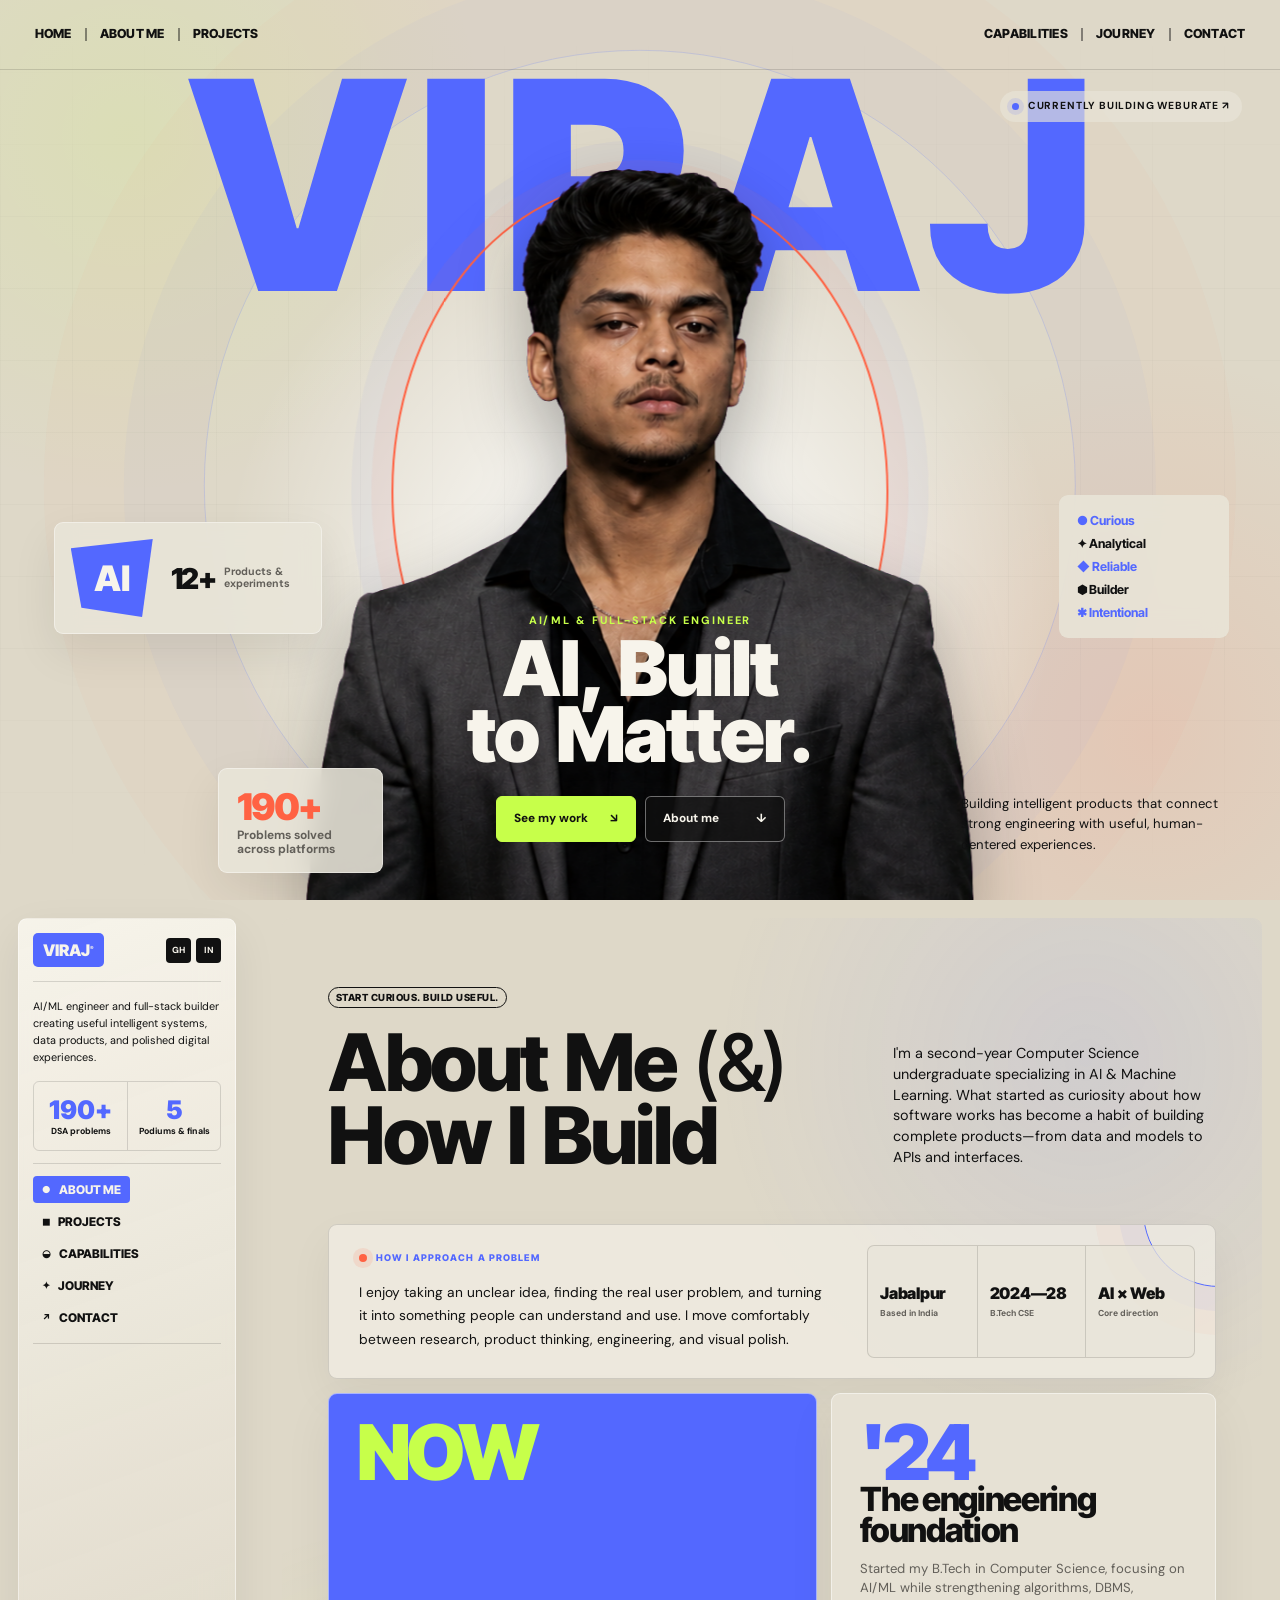
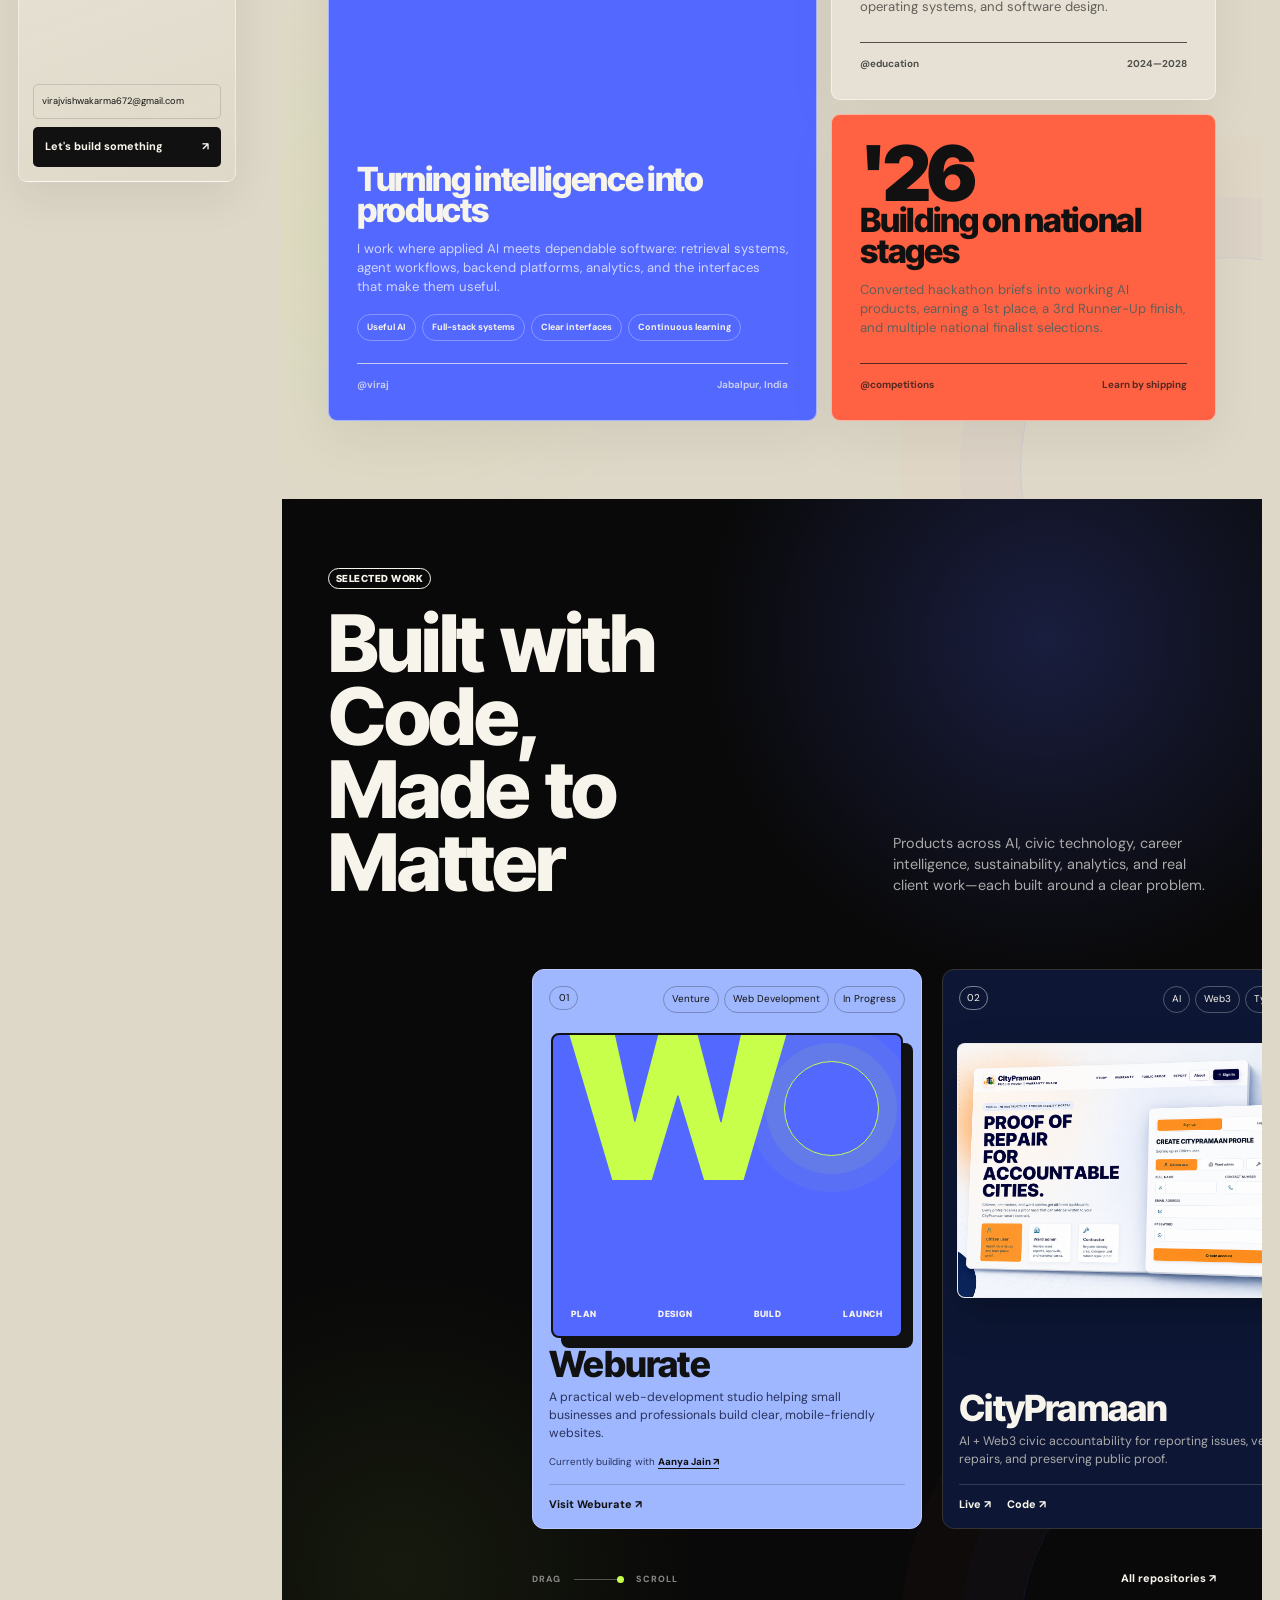
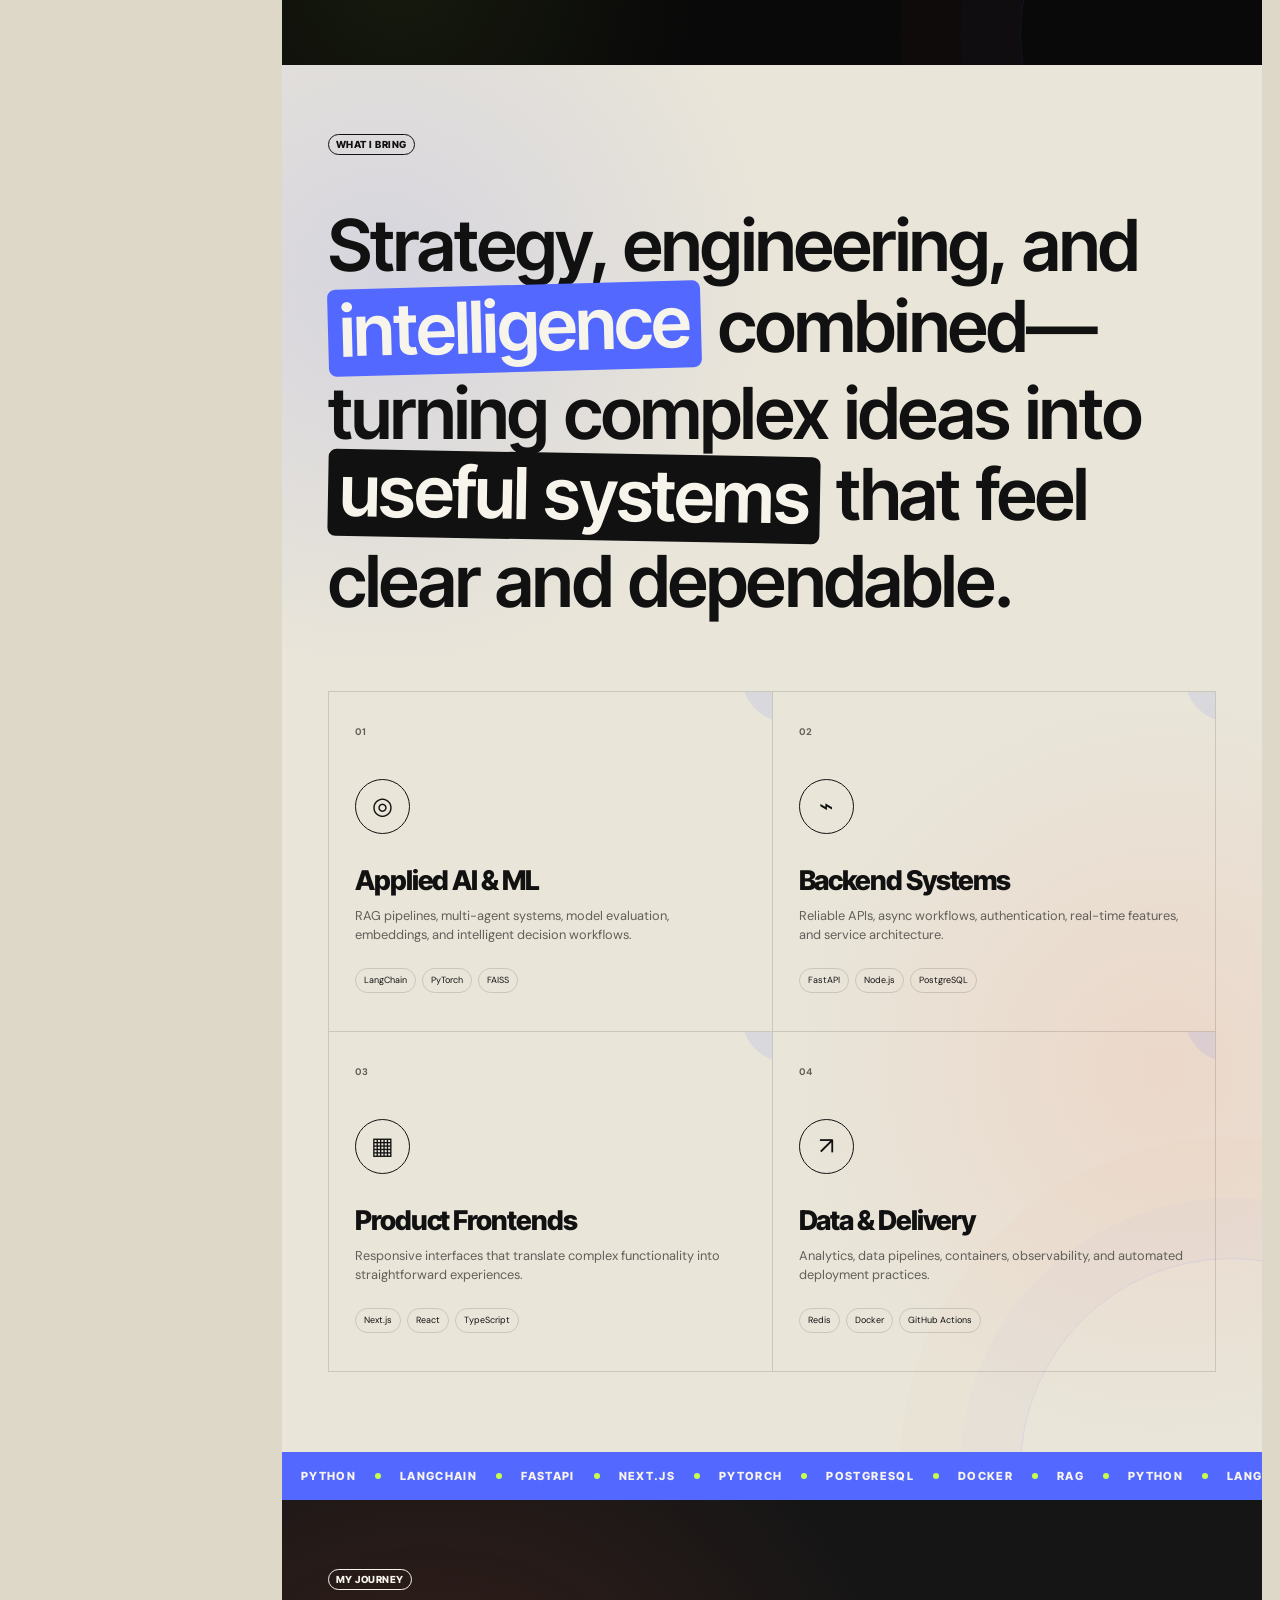
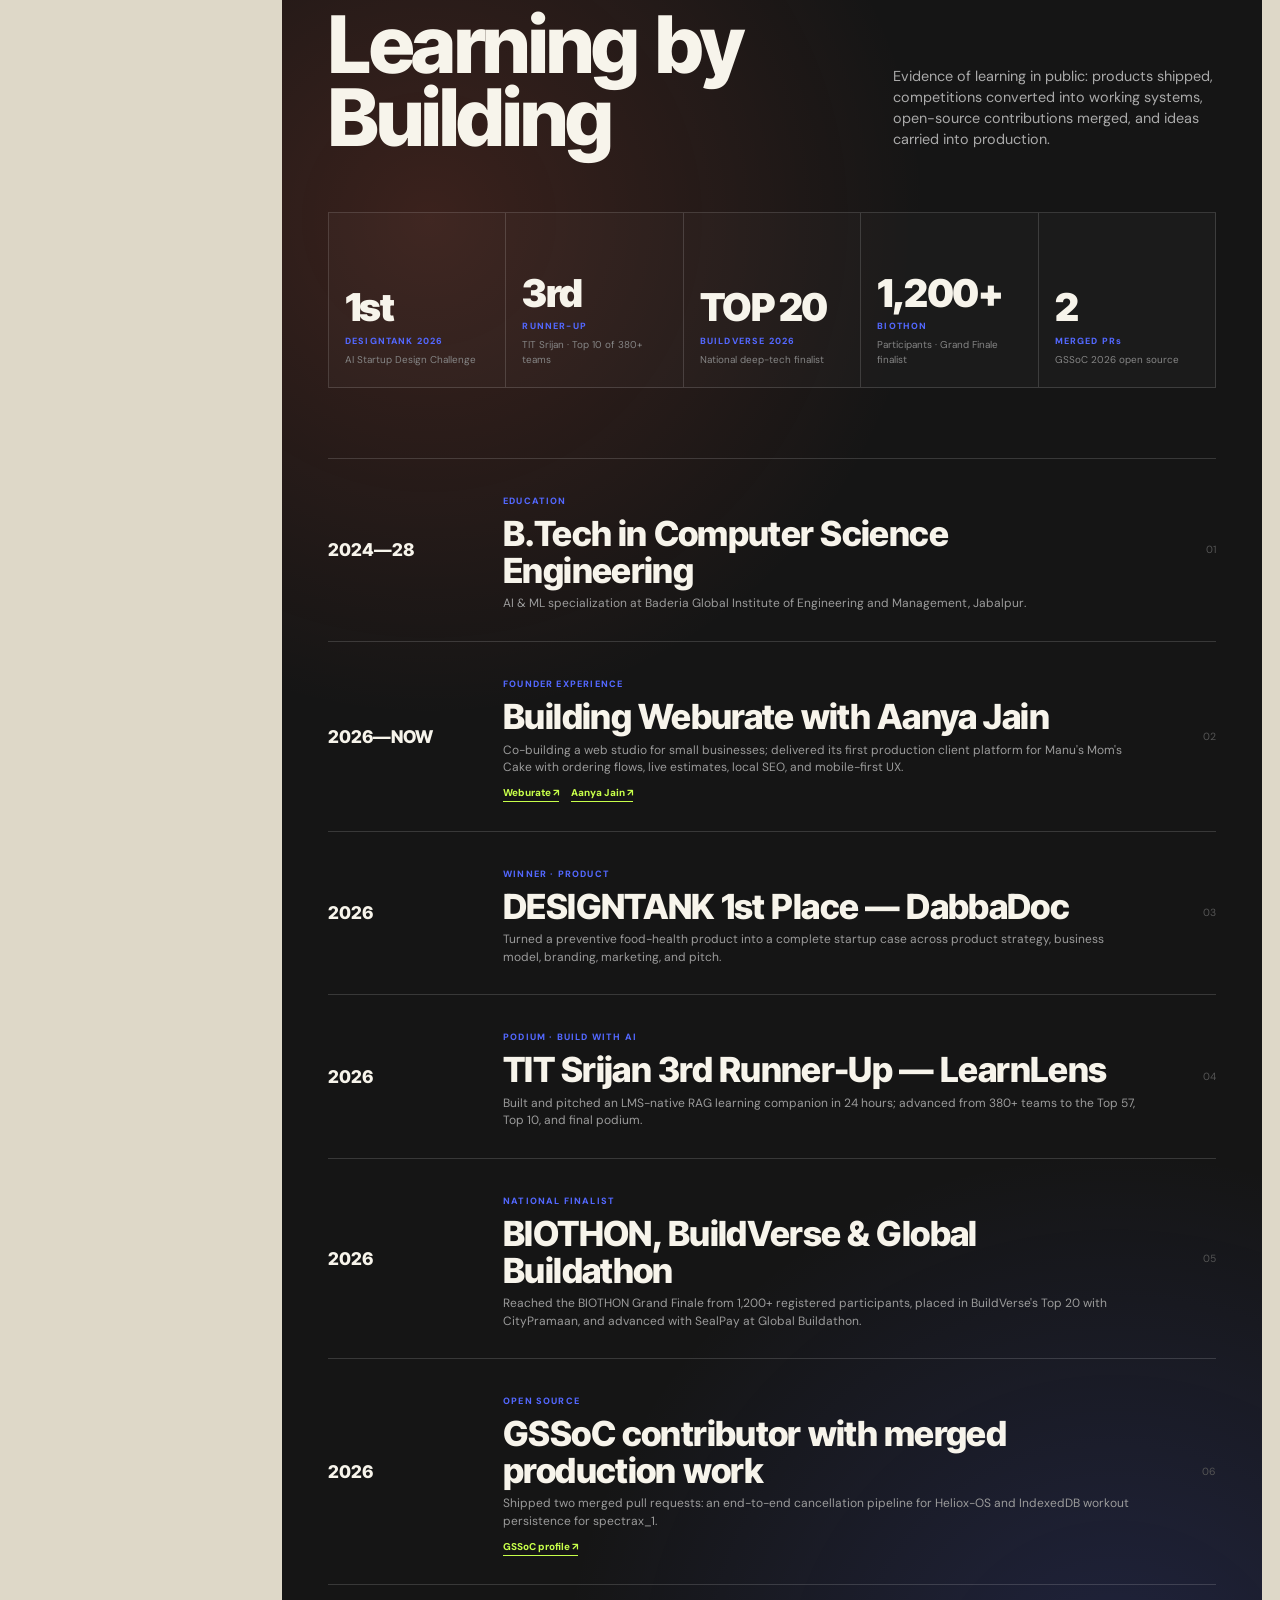
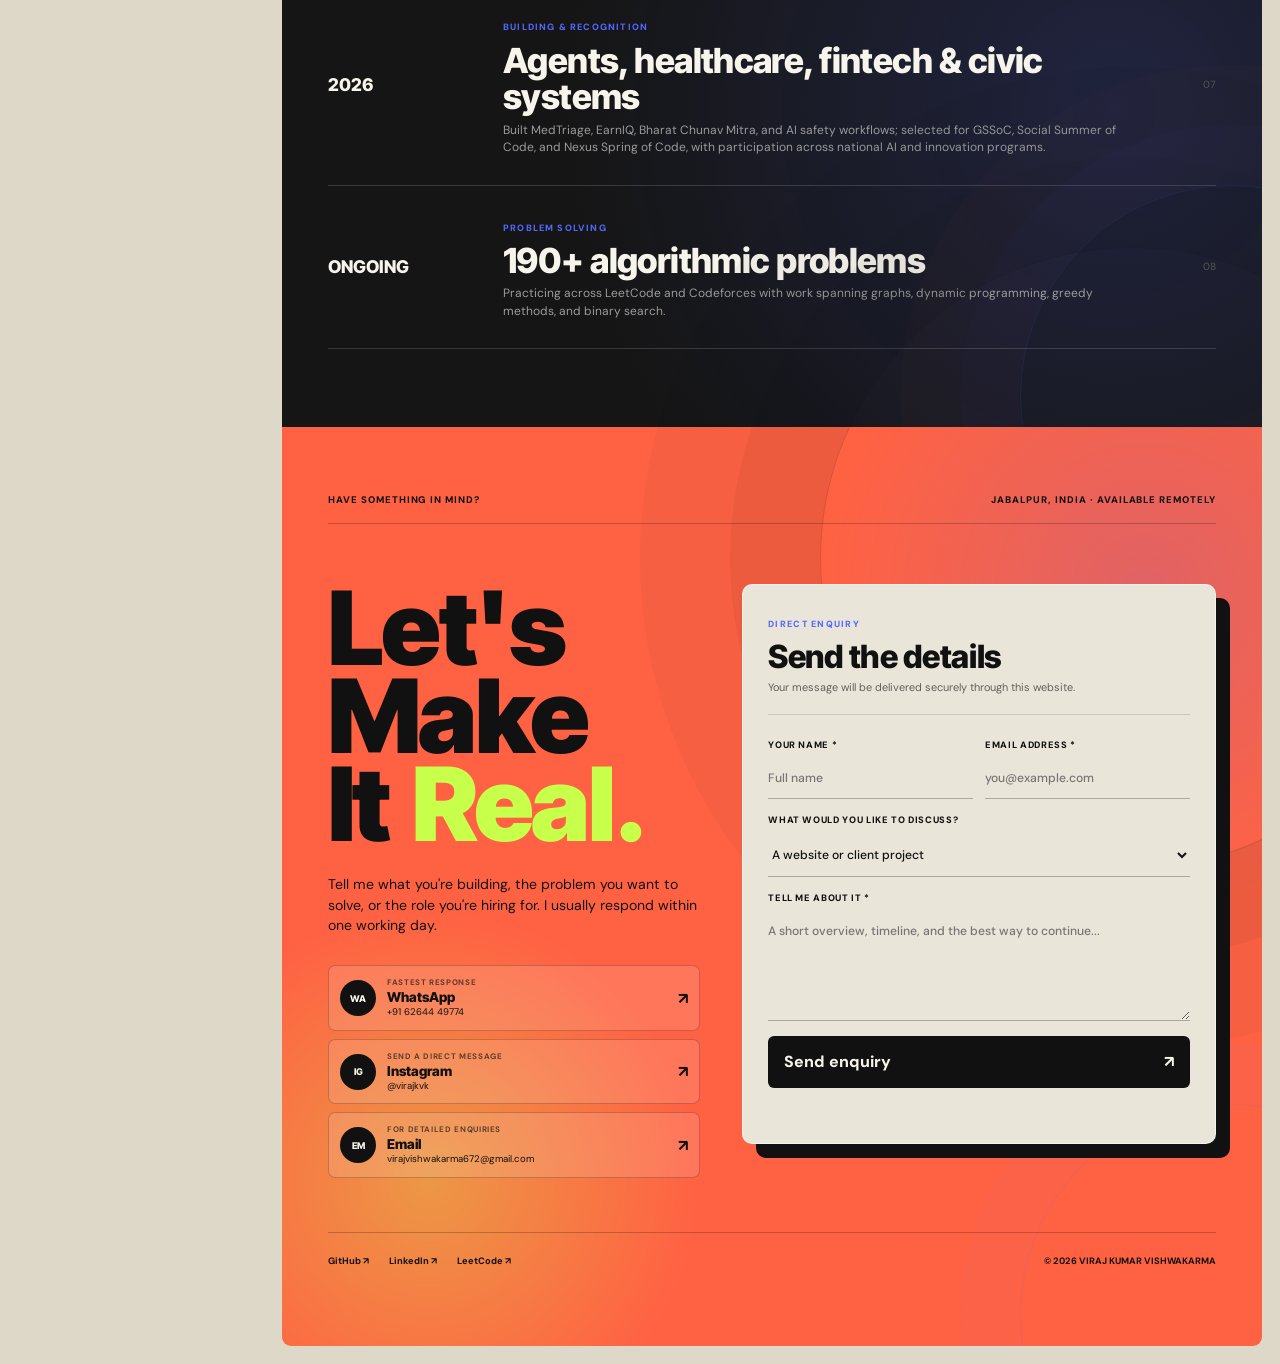
==== index.html @ 8b796c47 "Add verified projects and achievements from LinkedIn" ====
<!doctype html>
<html lang="en">
<head>
  <meta charset="utf-8">
  <meta name="viewport" content="width=device-width, initial-scale=1">
  <meta name="theme-color" content="#ded8c8">
  <meta name="description" content="Portfolio of Viraj Kumar Vishwakarma — an AI/ML and full-stack engineer building thoughtful intelligent products.">
  <meta property="og:title" content="Viraj Kumar Vishwakarma — AI/ML Engineer">
  <meta property="og:description" content="AI, built to matter. Explore Viraj's intelligent systems, client work, and full-stack products.">
  <meta property="og:image" content="https://portfolio-virajvishwakarma.netlify.app/profile-viraj.png">
  <meta property="og:type" content="website">
  <meta property="og:url" content="https://portfolio-virajvishwakarma.netlify.app/">
  <link rel="canonical" href="https://portfolio-virajvishwakarma.netlify.app/">
  <link rel="preconnect" href="https://fonts.googleapis.com">
  <link rel="preconnect" href="https://fonts.gstatic.com" crossorigin>
  <link href="https://fonts.googleapis.com/css2?family=DM+Sans:wght@400;500;600;700&family=Inter+Tight:wght@500;600;700;800;900&display=swap" rel="stylesheet">
  <link rel="stylesheet" href="style.css">
  <title>Viraj Kumar Vishwakarma — AI/ML & Full-Stack Engineer</title>
</head>
<body>
  <a class="skip-link" href="#about">Skip to content</a>

  <div class="intro-loader" aria-hidden="true">
    <div class="intro-word"><span>V</span><span>I</span><span>R</span><span>A</span><span>J</span></div>
    <div class="intro-progress"><span></span></div>
    <p>AI / SOFTWARE / SYSTEMS</p>
  </div>

  <div class="scroll-progress" aria-hidden="true"></div>

  <header class="hero" id="home">
    <nav class="hero-nav" aria-label="Primary navigation">
      <div class="nav-group">
        <a href="#home">Home</a><i></i>
        <a href="#about">About me</a><i></i>
        <a href="#projects">Projects</a>
      </div>
      <div class="nav-group nav-group-right">
        <a href="#capabilities">Capabilities</a><i></i>
        <a href="#journey">Journey</a><i></i>
        <a href="#contact">Contact</a>
      </div>
      <button class="mobile-menu-button" type="button" aria-label="Open menu" aria-expanded="false" aria-controls="mobile-menu"><span></span><span></span></button>
    </nav>

    <nav class="mobile-menu" id="mobile-menu" aria-label="Mobile navigation" hidden>
      <a href="#about">About me <span>01</span></a>
      <a href="#projects">Projects <span>02</span></a>
      <a href="#capabilities">Capabilities <span>03</span></a>
      <a href="#journey">Journey <span>04</span></a>
      <a href="#contact">Contact <span>05</span></a>
    </nav>

    <div class="hero-name" aria-hidden="true"><span>V</span><span>I</span><span>R</span><span>A</span><span>J</span></div>

    <div class="hero-portrait" aria-label="Portrait of Viraj Kumar Vishwakarma">
      <div class="portrait-halo"></div>
      <img src="assets/profile-viraj-cutout-v2.png" alt="Viraj Kumar Vishwakarma in a dark suit" width="1678" height="937">
      <div class="portrait-overlay"></div>
    </div>

    <div class="hero-chip hero-chip-left">
      <div class="chip-symbol">AI</div>
      <div><strong>12+</strong><span>Products &<br>experiments</span></div>
    </div>

    <div class="hero-chip hero-chip-bottom">
      <strong>190+</strong><span>Problems solved<br>across platforms</span>
    </div>

    <div class="hero-traits" aria-label="Professional qualities">
      <span>● Curious</span><span>✦ Analytical</span><span>◆ Reliable</span><span>⬢ Builder</span><span>✱ Intentional</span>
    </div>

    <div class="hero-summary">
      <p>Building intelligent products that connect strong engineering with useful, human-centered experiences.</p>
    </div>

    <div class="hero-title-block">
      <p>AI/ML & FULL-STACK ENGINEER</p>
      <h1>AI, Built<br>to Matter.</h1>
      <div class="hero-actions">
        <a href="#projects">See my work <span>↘</span></a>
        <a href="#about">About me <span>↓</span></a>
      </div>
    </div>

    <a class="hero-status" href="https://weburate.online/" target="_blank" rel="noreferrer"><span></span> Currently building Weburate ↗</a>
  </header>

  <main class="portfolio-body">
    <aside class="profile-rail" aria-label="Portfolio sidebar">
      <div class="rail-brand">
        <strong>VIRAJ<sup>®</sup></strong>
        <div class="rail-socials"><a href="https://github.com/virajkvk18" target="_blank" rel="noreferrer" aria-label="GitHub">GH</a><a href="https://www.linkedin.com/in/viraj-kumar-vishwakarma-607a5533b/" target="_blank" rel="noreferrer" aria-label="LinkedIn">IN</a></div>
      </div>
      <p class="rail-intro">AI/ML engineer and full-stack builder creating useful intelligent systems, data products, and polished digital experiences.</p>
      <div class="rail-stats"><div><strong>190+</strong><span>DSA problems</span></div><div><strong>5</strong><span>Podiums &amp; finals</span></div></div>
      <nav class="rail-nav" aria-label="Section navigation">
        <a class="active" href="#about"><span>●</span>About me</a>
        <a href="#projects"><span>◼</span>Projects</a>
        <a href="#capabilities"><span>◒</span>Capabilities</a>
        <a href="#journey"><span>✦</span>Journey</a>
        <a href="#contact"><span>↗</span>Contact</a>
      </nav>
      <div class="rail-links"><a href="mailto:virajvishwakarma672@gmail.com">virajvishwakarma672@gmail.com</a></div>
      <a class="rail-cta" href="#contact">Let's build something <span>↗</span></a>
    </aside>

    <div class="content-column">
      <section class="about section" id="about">
        <div class="section-kicker">START CURIOUS. BUILD USEFUL.</div>
        <div class="section-intro">
          <h2>About Me <span>(&)</span><br>How I Build</h2>
          <p>I'm a second-year Computer Science undergraduate specializing in AI & Machine Learning. What started as curiosity about how software works has become a habit of building complete products—from data and models to APIs and interfaces.</p>
        </div>

        <div class="about-snapshot">
          <div class="snapshot-copy">
            <span>HOW I APPROACH A PROBLEM</span>
            <p>I enjoy taking an unclear idea, finding the real user problem, and turning it into something people can understand and use. I move comfortably between research, product thinking, engineering, and visual polish.</p>
          </div>
          <div class="about-facts" aria-label="Quick facts about Viraj">
            <div><strong>Jabalpur</strong><span>Based in India</span></div>
            <div><strong>2024—28</strong><span>B.Tech CSE</span></div>
            <div><strong>AI × Web</strong><span>Core direction</span></div>
          </div>
        </div>

        <div class="about-grid">
          <article class="story-card story-card-main">
            <span class="story-year">NOW</span>
            <h3>Turning intelligence into products</h3>
            <p>I work where applied AI meets dependable software: retrieval systems, agent workflows, backend platforms, analytics, and the interfaces that make them useful.</p>
            <div class="about-focus" aria-label="Current focus areas"><span>Useful AI</span><span>Full-stack systems</span><span>Clear interfaces</span><span>Continuous learning</span></div>
            <div class="story-meta"><span>@viraj</span><span>Jabalpur, India</span></div>
          </article>
          <article class="story-card">
            <span class="story-year">'24</span>
            <h3>The engineering foundation</h3>
            <p>Started my B.Tech in Computer Science, focusing on AI/ML while strengthening algorithms, DBMS, operating systems, and software design.</p>
            <div class="story-meta"><span>@education</span><span>2024—2028</span></div>
          </article>
          <article class="story-card story-card-accent">
            <span class="story-year">'26</span>
            <h3>Building on national stages</h3>
            <p>Converted hackathon briefs into working AI products, earning a 1st place, a 3rd Runner-Up finish, and multiple national finalist selections.</p>
            <div class="story-meta"><span>@competitions</span><span>Learn by shipping</span></div>
          </article>
        </div>

      </section>

      <section class="projects section section-dark" id="projects">
        <div class="section-kicker">SELECTED WORK</div>
        <div class="section-intro">
          <h2>Built with Code,<br>Made to Matter</h2>
          <p>Products across AI, civic technology, career intelligence, sustainability, analytics, and real client work—each built around a clear problem.</p>
        </div>

        <div class="project-deck" data-drag-scroll tabindex="0" aria-label="Selected projects. Scroll horizontally to explore.">
          <article class="work-card work-card-weburate">
            <div class="work-top"><span>01</span><div><span>Venture</span><span>Web Development</span><span>In Progress</span></div></div>
            <div class="weburate-visual" aria-hidden="true"><strong>W</strong><div><span>PLAN</span><span>DESIGN</span><span>BUILD</span><span>LAUNCH</span></div><i></i></div>
            <div class="work-copy"><h3>Weburate</h3><p>A practical web-development studio helping small businesses and professionals build clear, mobile-friendly websites.</p></div>
            <div class="co-builder">Currently building with <a href="https://www.linkedin.com/in/aanya1407/" target="_blank" rel="noreferrer">Aanya Jain ↗</a></div>
            <div class="work-links"><a href="https://weburate.online/" target="_blank" rel="noreferrer">Visit Weburate ↗</a></div>
          </article>

          <article class="work-card work-card-city">
            <div class="work-top"><span>02</span><div><span>AI</span><span>Web3</span><span>TypeScript</span></div></div>
            <div class="work-image project-thumbnail"><img src="assets/manumom-thumbnail.png" alt="CityPramaan public accountability portal and role-based dashboard" width="1586" height="992" loading="lazy" decoding="async"></div>
            <div class="work-copy"><h3>CityPramaan</h3><p>AI + Web3 civic accountability for reporting issues, verifying repairs, and preserving public proof.</p></div>
            <div class="work-links"><a href="https://city-pramaan.vercel.app" target="_blank" rel="noreferrer">Live ↗</a><a href="https://github.com/virajkvk18/CityPramaan" target="_blank" rel="noreferrer">Code ↗</a></div>
          </article>

          <article class="work-card work-card-bakery">
            <div class="work-top"><span>03</span><div><span>Client</span><span>Local SEO</span><span>Responsive</span></div></div>
            <div class="work-image project-thumbnail"><img src="assets/citypramaan-thumbnail.png" alt="Manu's Mom's Cake premium bakery website presentation" width="1586" height="992" loading="lazy" decoding="async"></div>
            <div class="work-copy"><h3>Manu's Mom's Cake</h3><p>A warm, ordering-focused web presence for a 100% eggless home bakery in Jabalpur.</p></div>
            <div class="work-links"><a href="https://manumomscake.in/" target="_blank" rel="noreferrer">Visit website ↗</a></div>
          </article>

          <article class="work-card work-card-skill">
            <div class="work-top"><span>04</span><div><span>LLMs</span><span>ATS</span><span>JavaScript</span></div></div>
            <div class="work-image project-thumbnail"><img src="assets/skillworth-thumbnail.png" alt="SkillWorth AI career roadmap and resume analysis dashboard" width="1586" height="992" loading="lazy" decoding="async"></div>
            <div class="work-copy"><h3>SkillWorth.exe</h3><p>An AI career architect with ATS scoring, industry mapping, and a guided mentor experience.</p></div>
            <div class="work-links"><a href="https://skill-worth-woad.vercel.app" target="_blank" rel="noreferrer">Live ↗</a><a href="https://github.com/virajkvk18/SkillWorth" target="_blank" rel="noreferrer">Code ↗</a></div>
          </article>

          <article class="work-card work-card-anomaly">
            <div class="work-top"><span>05</span><div><span>Python</span><span>ML</span><span>Streamlit</span></div></div>
            <div class="chart-visual" aria-hidden="true"><span style="--h:22%"></span><span style="--h:40%"></span><span style="--h:33%"></span><span class="anomaly" style="--h:82%"></span><span style="--h:48%"></span><span style="--h:56%"></span><i>ANOMALY</i></div>
            <div class="work-copy"><h3>Anomaly AI</h3><p>Isolation Forest analysis for uploaded datasets and real-time system metrics.</p></div>
            <div class="work-links"><a href="https://github.com/virajkvk18/AI_anomaly_detection_app" target="_blank" rel="noreferrer">Explore code ↗</a></div>
          </article>

          <article class="work-card work-card-waste">
            <div class="work-top"><span>06</span><div><span>Next.js</span><span>TensorFlow.js</span><span>Firebase</span></div></div>
            <div class="eco-visual" aria-hidden="true"><span>♻</span><i></i><b>SCAN / SORT / REWARD</b></div>
            <div class="work-copy"><h3>EcoSmart Bin</h3><p>Computer vision for e-waste recognition, recycling rewards, and nearby smart-bin discovery.</p></div>
            <div class="work-links"><a href="https://github.com/virajkvk18/smart-waste-website" target="_blank" rel="noreferrer">Explore code ↗</a></div>
          </article>

          <article class="work-card work-card-dabbadoc">
            <div class="work-top"><span>07</span><div><span>HealthTech</span><span>AI</span><span>Next.js</span></div></div>
            <div class="product-visual product-visual-label" aria-hidden="true"><span>LABEL</span><strong>?</strong><div><i></i><i></i><i></i><i></i></div><b>SCAN · CHECK · SWAP</b></div>
            <div class="work-copy"><h3>DabbaDoc</h3><p>Preventive food intelligence that turns labels and receipts into clear nutrition checks, additive alerts, and healthier Indian alternatives.</p></div>
            <div class="work-links"><a href="https://lnkd.in/dXAg2W46" target="_blank" rel="noreferrer">Live product ↗</a></div>
          </article>

          <article class="work-card work-card-learnlens">
            <div class="work-top"><span>08</span><div><span>EdTech</span><span>RAG</span><span>Gemini</span></div></div>
            <div class="product-visual product-visual-learn" aria-hidden="true"><span>LECTURE / 01:42:18</span><strong>LL</strong><div><i>ASK</i><i>RECALL</i><i>REVIEW</i></div><b>CONTEXT, NOT REWATCHING</b></div>
            <div class="work-copy"><h3>LearnLens</h3><p>An AI companion inside LMS video players with contextual Q&amp;A, smart summaries, concept navigation, and spaced-repetition quizzes.</p></div>
            <div class="work-links"><span>TIT Srijan · 3rd Runner-Up</span></div>
          </article>

          <article class="work-card work-card-sealpay">
            <div class="work-top"><span>09</span><div><span>Web3</span><span>Escrow</span><span>AI</span></div></div>
            <div class="product-visual product-visual-seal" aria-hidden="true"><span>DEAL #024</span><strong>LOCKED</strong><div><i></i><i></i><i></i></div><b>FUND → PROOF → RELEASE</b></div>
            <div class="work-copy"><h3>SealPay</h3><p>AI + blockchain escrow for safer freelancer and vendor payments through fund locking, proof submission, and transparent deal tracking.</p></div>
            <div class="work-links"><span>Global Buildathon Finalist</span></div>
          </article>

          <article class="work-card work-card-chunav">
            <div class="work-top"><span>10</span><div><span>CivicTech</span><span>Gemini</span><span>11 Languages</span></div></div>
            <div class="product-visual product-visual-chunav" aria-hidden="true"><span>भारत</span><strong>✓</strong><div><i>01</i><i>02</i><i>03</i><i>04</i></div><b>UNDERSTAND · REGISTER · VOTE</b></div>
            <div class="work-copy"><h3>Bharat Chunav Mitra</h3><p>An accessible multilingual election guide with explainers, a voter-registration wizard, civic learning tools, and a Gemini assistant.</p></div>
            <div class="work-links"><a href="https://chunav-mitra.vercel.app" target="_blank" rel="noreferrer">Live ↗</a><a href="https://lnkd.in/giK2J6A4" target="_blank" rel="noreferrer">Code ↗</a></div>
          </article>

          <article class="work-card work-card-earniq">
            <div class="work-top"><span>11</span><div><span>FinTech</span><span>Gemini</span><span>Base</span></div></div>
            <div class="product-visual product-visual-earn" aria-hidden="true"><span>ANSWER SCORE</span><strong>≥75</strong><div><i>XP</i><i>USDC</i></div><b>LEARN → VERIFY → REWARD</b></div>
            <div class="work-copy"><h3>EarnIQ</h3><p>An AI quiz platform where Gemini evaluates answers and qualifying learners receive policy-controlled USDC rewards on Base.</p></div>
            <div class="work-links"><a href="https://lnkd.in/geJfShT9" target="_blank" rel="noreferrer">Live demo ↗</a></div>
          </article>

          <article class="work-card work-card-medtriage">
            <div class="work-top"><span>12</span><div><span>Healthcare</span><span>Agents</span><span>PyTorch</span></div></div>
            <div class="product-visual product-visual-med" aria-hidden="true"><span>TRIAGE QUEUE</span><strong>AI</strong><div><i>P1</i><i>P2</i><i>P3</i></div><b>PRIORITIZE · CHECK · CITE</b></div>
            <div class="work-copy"><h3>MedTriage</h3><p>A clinical reasoning sandbox for patient prioritization, drug-interaction checks, and evidence-backed decisions under time constraints.</p></div>
            <div class="work-links"><a href="https://lnkd.in/gaJ5q82S" target="_blank" rel="noreferrer">Explore project ↗</a></div>
          </article>
        </div>

        <div class="deck-instruction"><span>DRAG</span><i></i><span>SCROLL</span><a href="https://github.com/virajkvk18?tab=repositories" target="_blank" rel="noreferrer">All repositories ↗</a></div>
      </section>

      <section class="capabilities section" id="capabilities">
        <div class="section-kicker">WHAT I BRING</div>
        <div class="capability-statement">
          <h2>Strategy, engineering, and <span class="word-chip">intelligence</span> combined—turning complex ideas into <span class="word-chip word-chip-dark">useful systems</span> that feel clear and dependable.</h2>
        </div>

        <div class="capability-grid">
          <article><span>01</span><div class="cap-icon">◎</div><h3>Applied AI & ML</h3><p>RAG pipelines, multi-agent systems, model evaluation, embeddings, and intelligent decision workflows.</p><div class="mini-tags"><span>LangChain</span><span>PyTorch</span><span>FAISS</span></div></article>
          <article><span>02</span><div class="cap-icon">⌁</div><h3>Backend Systems</h3><p>Reliable APIs, async workflows, authentication, real-time features, and service architecture.</p><div class="mini-tags"><span>FastAPI</span><span>Node.js</span><span>PostgreSQL</span></div></article>
          <article><span>03</span><div class="cap-icon">▦</div><h3>Product Frontends</h3><p>Responsive interfaces that translate complex functionality into straightforward experiences.</p><div class="mini-tags"><span>Next.js</span><span>React</span><span>TypeScript</span></div></article>
          <article><span>04</span><div class="cap-icon">↗</div><h3>Data & Delivery</h3><p>Analytics, data pipelines, containers, observability, and automated deployment practices.</p><div class="mini-tags"><span>Redis</span><span>Docker</span><span>GitHub Actions</span></div></article>
        </div>

        <div class="stack-ticker" aria-label="Technology stack"><div><span>PYTHON</span><i></i><span>LANGCHAIN</span><i></i><span>FASTAPI</span><i></i><span>NEXT.JS</span><i></i><span>PYTORCH</span><i></i><span>POSTGRESQL</span><i></i><span>DOCKER</span><i></i><span>RAG</span><i></i><span aria-hidden="true">PYTHON</span><i></i><span aria-hidden="true">LANGCHAIN</span><i></i><span aria-hidden="true">FASTAPI</span><i></i><span aria-hidden="true">NEXT.JS</span><i></i><span aria-hidden="true">PYTORCH</span><i></i><span aria-hidden="true">POSTGRESQL</span><i></i><span aria-hidden="true">DOCKER</span><i></i><span aria-hidden="true">RAG</span><i></i></div></div>
      </section>

      <section class="journey section section-ink" id="journey">
        <div class="section-kicker">MY JOURNEY</div>
        <div class="section-intro">
          <h2>Learning by<br>Building</h2>
          <p>Evidence of learning in public: products shipped, competitions converted into working systems, open-source contributions merged, and ideas carried into production.</p>
        </div>

        <div class="achievement-board" aria-label="Selected achievements">
          <article><strong>1st</strong><span>DESIGNTANK 2026</span><p>AI Startup Design Challenge</p></article>
          <article><strong>3rd</strong><span>RUNNER-UP</span><p>TIT Srijan · Top 10 of 380+ teams</p></article>
          <article><strong>TOP 20</strong><span>BUILDVERSE 2026</span><p>National deep-tech finalist</p></article>
          <article><strong>1,200+</strong><span>BIOTHON</span><p>Participants · Grand Finale finalist</p></article>
          <article><strong>2</strong><span>MERGED PRs</span><p>GSSoC 2026 open source</p></article>
        </div>

        <div class="journey-list">
          <article><div class="journey-year">2024—28</div><div><span>EDUCATION</span><h3>B.Tech in Computer Science Engineering</h3><p>AI & ML specialization at Baderia Global Institute of Engineering and Management, Jabalpur.</p></div><i>01</i></article>
          <article><div class="journey-year">2026—NOW</div><div><span>FOUNDER EXPERIENCE</span><h3>Building Weburate with Aanya Jain</h3><p>Co-building a web studio for small businesses; delivered its first production client platform for Manu's Mom's Cake with ordering flows, live estimates, local SEO, and mobile-first UX.</p><a class="journey-inline-link" href="https://weburate.online/" target="_blank" rel="noreferrer">Weburate ↗</a><a class="journey-inline-link" href="https://www.linkedin.com/in/aanya1407/" target="_blank" rel="noreferrer">Aanya Jain ↗</a></div><i>02</i></article>
          <article><div class="journey-year">2026</div><div><span>WINNER · PRODUCT</span><h3>DESIGNTANK 1st Place — DabbaDoc</h3><p>Turned a preventive food-health product into a complete startup case across product strategy, business model, branding, marketing, and pitch.</p></div><i>03</i></article>
          <article><div class="journey-year">2026</div><div><span>PODIUM · BUILD WITH AI</span><h3>TIT Srijan 3rd Runner-Up — LearnLens</h3><p>Built and pitched an LMS-native RAG learning companion in 24 hours; advanced from 380+ teams to the Top 57, Top 10, and final podium.</p></div><i>04</i></article>
          <article><div class="journey-year">2026</div><div><span>NATIONAL FINALIST</span><h3>BIOTHON, BuildVerse & Global Buildathon</h3><p>Reached the BIOTHON Grand Finale from 1,200+ registered participants, placed in BuildVerse's Top 20 with CityPramaan, and advanced with SealPay at Global Buildathon.</p></div><i>05</i></article>
          <article><div class="journey-year">2026</div><div><span>OPEN SOURCE</span><h3>GSSoC contributor with merged production work</h3><p>Shipped two merged pull requests: an end-to-end cancellation pipeline for Heliox-OS and IndexedDB workout persistence for spectrax_1.</p><a class="journey-inline-link" href="https://lnkd.in/gpuzpQ96" target="_blank" rel="noreferrer">GSSoC profile ↗</a></div><i>06</i></article>
          <article><div class="journey-year">2026</div><div><span>BUILDING &amp; RECOGNITION</span><h3>Agents, healthcare, fintech & civic systems</h3><p>Built MedTriage, EarnIQ, Bharat Chunav Mitra, and AI safety workflows; selected for GSSoC, Social Summer of Code, and Nexus Spring of Code, with participation across national AI and innovation programs.</p></div><i>07</i></article>
          <article><div class="journey-year">ONGOING</div><div><span>PROBLEM SOLVING</span><h3>190+ algorithmic problems</h3><p>Practicing across LeetCode and Codeforces with work spanning graphs, dynamic programming, greedy methods, and binary search.</p></div><i>08</i></article>
        </div>
      </section>

      <section class="contact section" id="contact">
        <div class="contact-top"><span>HAVE SOMETHING IN MIND?</span><span>JABALPUR, INDIA · AVAILABLE REMOTELY</span></div>
        <div class="contact-layout">
          <div class="contact-copy">
            <h2>Let's Make<br>It <em>Real.</em></h2>
            <p>Tell me what you're building, the problem you want to solve, or the role you're hiring for. I usually respond within one working day.</p>
            <div class="contact-direct">
              <a href="https://wa.me/916264449774?text=Hi%20Viraj%2C%20I%20found%20your%20portfolio%20and%20would%20like%20to%20discuss%20a%20project." target="_blank" rel="noreferrer"><span>WA</span><div><small>Fastest response</small><strong>WhatsApp</strong><em>+91 62644 49774</em></div><b>↗</b></a>
              <a href="https://www.instagram.com/virajkvk/" target="_blank" rel="noreferrer"><span>IG</span><div><small>Send a direct message</small><strong>Instagram</strong><em>@virajkvk</em></div><b>↗</b></a>
              <a href="mailto:virajvishwakarma672@gmail.com"><span>EM</span><div><small>For detailed enquiries</small><strong>Email</strong><em>virajvishwakarma672@gmail.com</em></div><b>↗</b></a>
            </div>
          </div>

          <form class="contact-form" id="enquiry-form" name="portfolio-enquiry" method="POST" action="/" data-netlify="true" netlify-honeypot="bot-field">
            <input type="hidden" name="form-name" value="portfolio-enquiry">
            <input type="hidden" name="subject" data-remove-prefix value="New portfolio enquiry (%{submissionId})">
            <p class="form-trap"><label>Leave this field empty <input name="bot-field"></label></p>
            <div class="form-heading"><span>DIRECT ENQUIRY</span><strong>Send the details</strong><p>Your message will be delivered securely through this website.</p></div>
            <div class="form-row">
              <label><span>Your name *</span><input type="text" name="name" autocomplete="name" placeholder="Full name" required></label>
              <label><span>Email address *</span><input type="email" name="email" autocomplete="email" placeholder="you@example.com" required></label>
            </div>
            <label><span>What would you like to discuss?</span><select name="enquiry-type"><option value="Client website">A website or client project</option><option value="AI/ML opportunity">An AI/ML opportunity</option><option value="Software role">A software engineering role</option><option value="Collaboration">A collaboration</option><option value="Other">Something else</option></select></label>
            <label><span>Tell me about it *</span><textarea name="message" rows="5" placeholder="A short overview, timeline, and the best way to continue..." required></textarea></label>
            <button type="submit">Send enquiry <span>↗</span></button>
            <p class="form-status" id="form-status" aria-live="polite"></p>
          </form>
        </div>
        <div class="contact-footer"><div><a href="https://github.com/virajkvk18" target="_blank" rel="noreferrer">GitHub ↗</a><a href="https://www.linkedin.com/in/viraj-kumar-vishwakarma-607a5533b/" target="_blank" rel="noreferrer">LinkedIn ↗</a><a href="https://leetcode.com/u/Virajkvk/" target="_blank" rel="noreferrer">LeetCode ↗</a></div><span>© <b id="year"></b> VIRAJ KUMAR VISHWAKARMA</span></div>
      </section>
    </div>
  </main>

  <script src="script.js" defer></script>
</body>
</html>
---- style.css ----
:root {
  --paper: #ded8c8;
  --paper-soft: #e9e5d9;
  --paper-card: #e6e1d4;
  --ink: #111111;
  --ink-soft: #202020;
  --blue: #5368ff;
  --blue-deep: #3848d7;
  --coral: #ff6243;
  --acid: #c7ff4a;
  --white: #f7f4eb;
  --muted: #625f59;
  --line: rgba(17, 17, 17, .14);
  --line-light: rgba(255, 255, 255, .15);
  --display: "Inter Tight", sans-serif;
  --body: "DM Sans", sans-serif;
  --rail: 218px;
  --gap: 46px;
  --radius: 9px;
}

* { box-sizing: border-box; }
html { scroll-behavior: smooth; overflow-x: clip; }
body { margin: 0; color: var(--ink); background: var(--paper); font-family: var(--body); line-height: 1.45; overflow-x: clip; cursor: default; caret-color: transparent; -webkit-user-select: none; user-select: none; }
body.menu-open { overflow: hidden; }
::selection { color: var(--white); background: var(--blue); }
a { color: inherit; text-decoration: none; }
img { display: block; max-width: 100%; }
button { font: inherit; }
body, p, h1, h2, h3, h4, h5, h6, span, strong, small, em, li, label { cursor: default; }
a, button, select, summary, [role="button"] { cursor: pointer; }
input, textarea { cursor: text; caret-color: auto; -webkit-user-select: text; user-select: text; }

.skip-link { position: fixed; left: 12px; top: 12px; z-index: 9999; padding: 10px 14px; color: var(--white); background: var(--ink); transform: translateY(-150%); transition: transform .2s; }
.skip-link:focus { transform: none; }

.intro-loader { position: fixed; inset: 0; z-index: 9998; display: grid; place-items: center; color: var(--ink); background: var(--paper); transition: transform .52s cubic-bezier(.8,0,.2,1), visibility .52s; }
.intro-loader.done { transform: translateY(-105%); visibility: hidden; }
.intro-word { display: flex; justify-content: center; align-items: center; gap: .025em; color: var(--blue); font: 900 clamp(5rem, 21vw, 19rem)/.75 var(--display); letter-spacing: 0; }
.intro-word span { display: inline-block; animation: loader-letter-in .5s cubic-bezier(.16,1,.3,1) both; }.intro-word span:nth-child(2) { animation-delay: .035s; }.intro-word span:nth-child(3) { animation-delay: .07s; }.intro-word span:nth-child(4) { animation-delay: .105s; }.intro-word span:nth-child(5) { animation-delay: .14s; }
.intro-progress { position: absolute; left: 4%; right: 4%; bottom: 52px; height: 4px; overflow: hidden; background: rgba(17,17,17,.15); }
.intro-progress span { display: block; width: 100%; height: 100%; background: var(--ink); transform-origin: left; animation: loader-bar .8s cubic-bezier(.7,0,.3,1) both; }
.intro-loader p { position: absolute; left: 4%; bottom: 16px; margin: 0; font-size: .65rem; font-weight: 700; letter-spacing: .16em; }

.scroll-progress { position: fixed; z-index: 9991; left: 0; top: 0; width: 100%; height: 3px; background: linear-gradient(90deg,var(--blue),var(--coral),var(--acid)); transform: scaleX(0); transform-origin: left; will-change: transform; }

.hero { position: relative; isolation: isolate; min-height: 100svh; height: max(720px, 100svh); overflow: hidden; background: radial-gradient(circle at 50% 65%, rgba(255,255,255,.7) 0 15%, transparent 48%), radial-gradient(circle at 10% 15%, rgba(199,255,74,.14), transparent 26%), radial-gradient(circle at 90% 82%, rgba(255,98,67,.12), transparent 28%), var(--paper); }
.hero::before { content: ""; position: absolute; inset: 0; opacity: .14; pointer-events: none; background-image: linear-gradient(rgba(17,17,17,.15) 1px, transparent 1px), linear-gradient(90deg, rgba(17,17,17,.15) 1px, transparent 1px); background-size: 72px 72px; mask-image: linear-gradient(to bottom, transparent, black 30%, black 70%, transparent); }
.hero::after { content: ""; position: absolute; z-index: 0; width: min(68vw,980px); aspect-ratio: 1; left: 50%; top: 54%; border: 1px solid rgba(83,104,255,.2); border-radius: 50%; box-shadow: 0 0 0 80px rgba(83,104,255,.035), 0 0 0 160px rgba(255,98,67,.025); transform: translate(-50%,-50%); animation: ambient-orbit 13s ease-in-out infinite; pointer-events: none; }
.hero-nav { position: absolute; z-index: 20; top: 0; left: 0; right: 0; min-height: 70px; padding: 0 2.7vw; display: grid; grid-template-columns: 1fr 1fr; align-items: center; border-bottom: 1px solid var(--line); font-family: var(--display); font-size: .78rem; font-weight: 800; text-transform: uppercase; letter-spacing: .02em; }
.nav-group { display: flex; align-items: center; gap: 13px; }.nav-group-right { justify-content: flex-end; }.nav-group i { width: 2px; height: 13px; background: var(--ink); opacity: .45; }
.nav-group a { position: relative; }.nav-group a::after { content: ""; position: absolute; left: 0; right: 100%; bottom: -5px; height: 2px; background: var(--blue); transition: right .25s; }.nav-group a:hover::after { right: 0; }
.mobile-menu-button { display: none; justify-self: end; width: 42px; height: 42px; padding: 0; border: 1px solid var(--ink); border-radius: 50%; background: transparent; }.mobile-menu-button span { display: block; width: 18px; height: 2px; margin: 5px auto; background: var(--ink); transition: transform .25s; }.mobile-menu-button[aria-expanded="true"] span:first-child { transform: translateY(3.5px) rotate(45deg); }.mobile-menu-button[aria-expanded="true"] span:last-child { transform: translateY(-3.5px) rotate(-45deg); }
.mobile-menu { position: fixed; z-index: 50; inset: 0; padding: 100px 22px 30px; color: var(--white); background: var(--blue); }.mobile-menu a { display: flex; justify-content: space-between; padding: 16px 0; border-bottom: 1px solid rgba(255,255,255,.25); font: 800 clamp(2.4rem, 12vw, 4.5rem)/1 var(--display); letter-spacing: -.055em; }.mobile-menu a span { font: 700 .66rem var(--body); letter-spacing: .1em; }

.hero-name { --name-shift-x: 0px; --name-shift-y: 0px; position: absolute; z-index: 2; top: 7.2%; left: 2.8%; right: 2.8%; display: flex; justify-content: center; align-items: center; gap: .025em; color: var(--blue); font: 900 clamp(8.5rem, 22.8vw, 24rem)/.82 var(--display); letter-spacing: 0; transform: translate3d(var(--name-shift-x),var(--name-shift-y),0); pointer-events: none; }
.hero-name span { display: inline-block; opacity: 0; animation: hero-letter-in .75s cubic-bezier(.16,1,.3,1) forwards; }.hero-name span:nth-child(1) { animation-delay: .52s; }.hero-name span:nth-child(2) { animation-delay: .57s; }.hero-name span:nth-child(3) { animation-delay: .62s; }.hero-name span:nth-child(4) { animation-delay: .67s; }.hero-name span:nth-child(5) { animation-delay: .72s; }
.hero-portrait { --portrait-shift-x: 0px; --portrait-shift-y: 0px; position: absolute; z-index: 5; left: 50%; bottom: -1px; width: min(54vw, 820px); height: 91%; transform: translate3d(calc(-50% + var(--portrait-shift-x)),var(--portrait-shift-y),0); overflow: visible; background: transparent; animation: portrait-enter .9s .58s cubic-bezier(.16,1,.3,1) both; }
.hero-portrait::before { display: none; }
.hero-portrait img { position: relative; z-index: 1; width: 100%; height: 100%; object-fit: cover; object-position: 50% bottom; transform: scale(1.02); filter: drop-shadow(0 26px 32px rgba(17,17,17,.3)); animation: portrait-shift 10s ease-in-out infinite; }
.portrait-overlay { display: none; }
.portrait-halo { position: absolute; z-index: 0; width: 72%; height: 76%; left: 14%; top: 12%; border: 2px solid var(--coral); border-radius: 50%; box-shadow: 0 0 0 20px rgba(255,98,67,.06), 0 0 0 40px rgba(83,104,255,.045); animation: halo-breathe 6s ease-in-out infinite; }

.hero-title-block { position: absolute; z-index: 8; left: 50%; bottom: 6.5%; width: min(520px, 42vw); transform: translateX(-50%); text-align: center; color: var(--white); text-shadow: 0 2px 20px rgba(0,0,0,.2); }
.hero-title-block > * { opacity: 0; animation: hero-copy-in .65s .82s cubic-bezier(.16,1,.3,1) forwards; }.hero-title-block h1 { animation-delay: .9s; }.hero-title-block .hero-actions { animation-delay: 1s; }
.hero-title-block > p { margin: 0 0 8px; color: var(--acid); font-size: .68rem; font-weight: 800; letter-spacing: .18em; }
.hero-title-block h1 { margin: 0; font: 900 clamp(3.5rem, 6vw, 6.3rem)/.86 var(--display); letter-spacing: -.025em; word-spacing: .07em; }
.hero-actions { display: flex; justify-content: center; gap: 9px; margin-top: 28px; text-shadow: none; }.hero-actions a { min-width: 140px; padding: 13px 17px; display: flex; justify-content: space-between; color: var(--ink); background: var(--acid); border: 1px solid var(--acid); border-radius: 6px; font-size: .74rem; font-weight: 800; }.hero-actions a:last-child { color: var(--white); background: rgba(17,17,17,.75); border-color: rgba(255,255,255,.4); backdrop-filter: blur(10px); }

.hero-chip { position: absolute; z-index: 7; display: flex; align-items: center; color: var(--ink); background: rgba(233,229,217,.88); border: 1px solid rgba(255,255,255,.4); border-radius: var(--radius); backdrop-filter: blur(12px); box-shadow: 0 18px 45px rgba(17,17,17,.08); animation: ui-float 5.5s ease-in-out infinite; }
.hero-chip-left { left: 4.2%; top: 58%; width: 268px; min-height: 112px; padding: 16px; gap: 18px; }.chip-symbol { display: grid; place-items: center; width: 82px; height: 78px; color: var(--white); background: var(--blue); font: 900 2.2rem var(--display); clip-path: polygon(0 12%,100% 0,87% 100%,13% 88%); }
.hero-chip-left > div:last-child { display: flex; gap: 9px; align-items: center; }.hero-chip strong { font: 900 1.8rem var(--display); letter-spacing: -.05em; }.hero-chip span { color: var(--muted); font-size: .66rem; font-weight: 700; line-height: 1.15; }
.hero-chip-bottom { left: 17%; bottom: 3%; min-width: 165px; padding: 15px 18px; flex-direction: column; align-items: flex-start; }.hero-chip-bottom strong { color: var(--coral); font-size: 2.3rem; }.hero-chip-bottom span { font-size: .75rem; }
.hero-traits { position: absolute; z-index: 7; right: 4%; top: 55%; width: 170px; padding: 18px; display: grid; gap: 8px; background: rgba(233,229,217,.85); border-radius: var(--radius); backdrop-filter: blur(12px); font: 700 .78rem var(--display); animation: ui-float 6.5s -2s ease-in-out infinite; }.hero-traits span:nth-child(odd) { color: var(--blue); }
.hero-summary { position: absolute; z-index: 7; right: 3.8%; bottom: 5%; width: 270px; }.hero-summary p { margin: 0; font-size: .82rem; line-height: 1.55; }
.hero-status { position: absolute; z-index: 9; top: 91px; right: 3%; display: flex; align-items: center; gap: 9px; padding: 8px 12px; background: rgba(233,229,217,.65); border-radius: 999px; font-size: .64rem; font-weight: 700; text-transform: uppercase; letter-spacing: .08em; }.hero-status span { width: 7px; height: 7px; background: var(--blue); border-radius: 50%; box-shadow: 0 0 0 5px rgba(83,104,255,.13); animation: pulse 2s infinite; }

.portfolio-body { display: grid; grid-template-columns: var(--rail) minmax(0, 1fr); gap: var(--gap); padding: 18px; align-items: start; }
.profile-rail { position: sticky; z-index: 15; top: 18px; height: calc(100svh - 36px); padding: 14px; display: flex; flex-direction: column; background: rgba(230,225,212,.92); border: 1px solid rgba(255,255,255,.45); border-radius: var(--radius); box-shadow: 0 16px 45px rgba(17,17,17,.07); backdrop-filter: blur(18px); }
.rail-brand { display: flex; align-items: center; justify-content: space-between; padding: 0 0 14px; border-bottom: 1px solid var(--line); }.rail-brand strong { display: inline-block; padding: 7px 10px; color: var(--white); background: var(--blue); border-radius: 5px; font: 900 1rem var(--display); }.rail-brand sup { font-size: .35rem; }.rail-socials { display: flex; gap: 5px; }.rail-socials a { display: grid; place-items: center; width: 25px; height: 25px; color: var(--white); background: var(--ink); border-radius: 4px; font-size: .55rem; font-weight: 800; }
.rail-intro { margin: 16px 0; font-size: .68rem; line-height: 1.55; }
.rail-stats { display: grid; grid-template-columns: 1fr 1fr; margin-bottom: 12px; border: 1px solid var(--line); border-radius: 6px; }.rail-stats div { padding: 12px 8px; text-align: center; }.rail-stats div + div { border-left: 1px solid var(--line); }.rail-stats strong, .rail-stats span { display: block; }.rail-stats strong { color: var(--blue); font: 900 1.6rem var(--display); }.rail-stats span { font-size: .55rem; font-weight: 700; }
.rail-nav { display: grid; gap: 5px; padding: 12px 0; border-top: 1px solid var(--line); border-bottom: 1px solid var(--line); }.rail-nav a { width: max-content; max-width: 100%; padding: 6px 9px; display: flex; gap: 8px; align-items: center; border-radius: 4px; font: 800 .75rem var(--display); text-transform: uppercase; transition: background .2s, color .2s; }.rail-nav a span { font-size: .6rem; }.rail-nav a:hover, .rail-nav a.active { background: var(--blue); color: var(--white); }
.rail-links { margin-top: auto; }.rail-links a { display: block; padding: 10px 8px; overflow: hidden; border: 1px solid var(--line); border-radius: 5px; font-size: .58rem; text-overflow: ellipsis; white-space: nowrap; }
.rail-cta { margin-top: 8px; padding: 12px; display: flex; justify-content: space-between; color: var(--white); background: var(--ink); border-radius: 5px; font-size: .68rem; font-weight: 800; }

.content-column { min-width: 0; border-radius: var(--radius); overflow: hidden; }
.section { position: relative; isolation: isolate; min-height: 100svh; padding: 66px 46px 78px; scroll-margin-top: 18px; background: var(--paper); }
.section::after { content: ""; position: absolute; z-index: -1; width: 420px; height: 420px; right: -180px; bottom: -180px; border: 1px solid rgba(83,104,255,.12); border-radius: 50%; box-shadow: 0 0 0 60px rgba(83,104,255,.025), 0 0 0 120px rgba(255,98,67,.02); pointer-events: none; }
#about { background: radial-gradient(circle at 82% 12%,rgba(83,104,255,.1),transparent 28%), radial-gradient(circle at 12% 78%,rgba(199,255,74,.09),transparent 25%), var(--paper); }
.section-kicker { display: inline-block; padding: 4px 7px; border: 1px solid var(--ink); border-radius: 999px; font: 800 .61rem var(--display); text-transform: uppercase; letter-spacing: .05em; }
.section-intro { display: grid; grid-template-columns: 1.15fr .75fr; gap: 70px; align-items: end; margin-top: 18px; }
.section-intro h2 { margin: 0; font: 800 clamp(3.5rem, 6.2vw, 7.2rem)/.92 var(--display); letter-spacing: -.03em; word-spacing: .06em; }.section-intro h2 span { font-weight: 500; }.section-intro > p { max-width: 470px; margin: 0 0 4px; font-size: .9rem; }

.about-grid { display: grid; grid-template-columns: 1.15fr .85fr; gap: 14px; margin: 82px 0 0 22%; }.story-card { position: relative; min-height: 280px; padding: 28px; display: flex; flex-direction: column; background: var(--paper-card); border: 1px solid rgba(255,255,255,.5); border-radius: var(--radius); box-shadow: 0 18px 50px rgba(17,17,17,.06); transition: transform .35s, box-shadow .35s; }.story-card:hover { transform: translateY(-8px) rotate(-.5deg); box-shadow: 0 28px 70px rgba(17,17,17,.1); }.story-card-main { grid-row: span 2; min-height: 574px; background: var(--blue); color: var(--white); }.story-card-accent { background: var(--coral); color: var(--ink); }.story-year { color: var(--blue); font: 900 clamp(3.8rem, 6vw, 6.2rem)/.8 var(--display); letter-spacing: -.06em; }.story-card-main .story-year { color: var(--acid); }.story-card-accent .story-year { color: var(--ink); }.story-card h3 { margin: auto 0 12px; font: 800 clamp(1.5rem, 2.6vw, 2.6rem)/.95 var(--display); letter-spacing: -.04em; }.story-card p { margin: 0 0 26px; color: var(--muted); font-size: .82rem; }.story-card-main p { color: rgba(255,255,255,.72); }.story-meta { display: flex; justify-content: space-between; padding-top: 14px; border-top: 1px solid currentColor; font-size: .62rem; font-weight: 700; opacity: .7; }.story-line { position: absolute; left: 7%; bottom: 95px; width: 23%; height: 100px; border-bottom: 2px solid var(--ink); transform: rotate(-12deg); transform-origin: right; }.story-line i { position: absolute; left: 0; bottom: -7px; width: 13px; height: 13px; background: var(--blue); border: 2px solid var(--ink); border-radius: 50%; }.story-line span { position: absolute; right: 0; bottom: -5px; width: 8px; height: 8px; background: var(--coral); border-radius: 50%; }
.about-snapshot { position: relative; display: grid; grid-template-columns: 1.2fr .8fr; gap: 26px; align-items: stretch; margin-top: 52px; padding: 20px; overflow: hidden; background: rgba(247,244,235,.6); border: 1px solid rgba(17,17,17,.14); border-radius: var(--radius); box-shadow: 0 18px 45px rgba(17,17,17,.05); }
.about-snapshot::after { content: ""; position: absolute; width: 150px; height: 150px; right: -80px; top: -90px; border: 1px solid var(--blue); border-radius: 50%; box-shadow: 0 0 0 24px rgba(83,104,255,.06), 0 0 0 48px rgba(255,98,67,.035); animation: about-orbit 7s ease-in-out infinite; pointer-events: none; }
.snapshot-copy { position: relative; z-index: 1; padding: 7px 10px; }
.snapshot-copy > span { display: flex; align-items: center; gap: 9px; color: var(--blue); font: 800 .58rem var(--display); letter-spacing: .12em; }
.snapshot-copy > span::before { content: ""; width: 8px; height: 8px; flex: 0 0 auto; background: var(--coral); border-radius: 50%; box-shadow: 0 0 0 6px rgba(255,98,67,.12); animation: about-pulse 2.2s ease-in-out infinite; }
.snapshot-copy p { max-width: 720px; margin: 18px 0 0; font-size: .86rem; line-height: 1.7; }
.about-facts { position: relative; z-index: 1; display: grid; grid-template-columns: repeat(3,1fr); overflow: hidden; border: 1px solid var(--line); border-radius: 7px; background: rgba(233,229,217,.75); }
.about-facts div { min-width: 0; padding: 16px 12px; display: flex; flex-direction: column; justify-content: center; transition: color .3s, background .3s, transform .3s; }
.about-facts div + div { border-left: 1px solid var(--line); }
.about-facts div:hover { color: var(--white); background: var(--blue); transform: translateY(-3px); }
.about-facts strong { font: 900 1rem var(--display); letter-spacing: -.015em; }
.about-facts span { margin-top: 4px; color: var(--muted); font-size: .54rem; font-weight: 700; }.about-facts div:hover span { color: rgba(255,255,255,.75); }
.about-grid { margin: 14px 0 0; grid-template-columns: 1.12fr .88fr; }
.about-focus { display: flex; flex-wrap: wrap; gap: 6px; margin: -8px 0 22px; }
.about-focus span { padding: 6px 9px; color: var(--white); border: 1px solid rgba(255,255,255,.3); border-radius: 999px; font-size: .56rem; font-weight: 700; transition: color .25s, background .25s, transform .25s; }
.about-focus span:hover { color: var(--ink); background: var(--acid); transform: translateY(-3px); }

.section-dark { color: var(--white); background: radial-gradient(circle at 78% 12%,rgba(83,104,255,.22),transparent 27%), radial-gradient(circle at 12% 92%,rgba(199,255,74,.07),transparent 22%), #090909; }.section-dark .section-kicker, .section-ink .section-kicker { border-color: var(--white); }.section-dark .section-intro > p, .section-ink .section-intro > p { color: #aaa; }
.project-deck { margin: 70px -46px 0 23%; padding: 0 46px 22px 0; display: flex; gap: 20px; overflow-x: auto; overscroll-behavior-inline: contain; scroll-snap-type: x mandatory; scrollbar-width: none; cursor: grab; }.project-deck::-webkit-scrollbar { display: none; }.project-deck.dragging { cursor: grabbing; scroll-snap-type: none; }.work-card { position: relative; flex: 0 0 min(390px, 76vw); height: 560px; padding: 16px; display: flex; flex-direction: column; overflow: hidden; scroll-snap-align: start; color: var(--white); background: #171717; border: 1px solid #333; border-radius: 12px; }.work-top { position: relative; z-index: 2; display: flex; justify-content: space-between; font-size: .62rem; }.work-top > span { display: grid; place-items: center; min-width: 29px; height: 24px; border: 1px solid rgba(255,255,255,.45); border-radius: 999px; }.work-top > div { display: flex; gap: 5px; }.work-top > div span { padding: 5px 8px; border: 1px solid rgba(255,255,255,.28); border-radius: 999px; }
.work-copy { position: relative; z-index: 3; margin-top: auto; }.work-copy h3 { margin: 0 0 7px; font: 800 2.25rem/1 var(--display); letter-spacing: -.022em; word-spacing: .04em; }.work-copy p { margin: 0; color: #aaa; font-size: .77rem; }.work-links { position: relative; z-index: 3; display: flex; gap: 16px; margin-top: 15px; padding-top: 12px; border-top: 1px solid rgba(255,255,255,.15); }.work-links a { font-size: .68rem; font-weight: 800; }.work-links a:hover { color: var(--acid); }
.work-card-weburate { color: var(--ink); background: #9fb7ff; border-color: #bbc9ff; }
.work-card-weburate .work-top > span, .work-card-weburate .work-top > div span { border-color: rgba(17,17,17,.28); }
.work-card-weburate .work-copy p { color: #29335e; }
.work-card-weburate .work-links { border-color: rgba(17,17,17,.18); }
.weburate-visual { position: absolute; inset: 63px 18px 190px; overflow: hidden; background: var(--blue); border: 2px solid var(--ink); border-radius: 8px; box-shadow: 10px 10px 0 var(--ink); }
.weburate-visual strong { position: absolute; left: 14px; top: -24px; color: var(--acid); font: 900 13rem/.9 var(--display); letter-spacing: -.08em; }
.weburate-visual > div { position: absolute; left: 18px; right: 18px; bottom: 17px; display: flex; justify-content: space-between; color: var(--white); font: 800 .54rem var(--display); letter-spacing: .1em; }
.weburate-visual i { position: absolute; width: 95px; height: 95px; right: 22px; top: 26px; border: 1px solid var(--acid); border-radius: 50%; box-shadow: 0 0 0 18px rgba(199,255,74,.08), 0 0 0 36px rgba(199,255,74,.05); animation: pulse 2.4s infinite; }
.co-builder { position: relative; z-index: 3; margin-top: 12px; color: #29335e; font-size: .61rem; }
.co-builder a { color: var(--ink); font-weight: 800; border-bottom: 1px solid currentColor; }
.work-card-city { background: #0d1735; }
.work-card-bakery { color: #3a1d29; background: #f1dce0; border-color: #e9c2ca; }.work-card-bakery .work-top > span, .work-card-bakery .work-top > div span { border-color: rgba(58,29,41,.3); }.work-card-bakery .work-copy p { color: #785463; }.work-card-bakery .work-links { border-color: rgba(58,29,41,.16); }.work-image { margin: 30px -2px 20px; height: 255px; overflow: hidden; border-radius: 8px; box-shadow: 0 18px 40px rgba(58,29,41,.12); }.project-thumbnail { background: #e9e9e9; border: 1px solid rgba(255,255,255,.16); box-shadow: 0 18px 42px rgba(0,0,0,.25); }.work-image img { width: 100%; height: 100%; object-fit: cover; transition: transform .6s; }.work-card:hover .work-image img { transform: scale(1.05); }
.work-card-skill { background: #1b102b; }.terminal-visual { position: absolute; inset: 70px 20px 175px; padding: 18px; color: #c8b2ff; background: rgba(7,4,12,.75); border: 1px solid #6a49aa; border-radius: 8px; box-shadow: 0 25px 60px rgba(0,0,0,.4); transform: rotate(-2deg); }.terminal-visual > span { display: block; padding-bottom: 12px; border-bottom: 1px solid rgba(200,178,255,.2); font: 700 .7rem var(--display); }.terminal-visual code { display: block; margin-top: 38px; font-size: .78rem; line-height: 2; }.terminal-visual code b { color: var(--acid); }.terminal-visual i { position: absolute; right: 20px; top: 17px; width: 8px; height: 8px; background: var(--coral); border-radius: 50%; box-shadow: -14px 0 #ffd463, -28px 0 var(--acid); }
.work-card-anomaly { background: #e9e5d9; color: var(--ink); }.work-card-anomaly .work-top > span, .work-card-anomaly .work-top > div span { border-color: var(--line); }.work-card-anomaly .work-copy p { color: var(--muted); }.work-card-anomaly .work-links { border-color: var(--line); }.chart-visual { position: absolute; inset: 75px 25px 175px; display: flex; align-items: flex-end; gap: 10px; border-left: 1px solid var(--line); border-bottom: 1px solid var(--line); background: repeating-linear-gradient(to top, transparent 0 42px, rgba(17,17,17,.08) 43px); }.chart-visual span { flex: 1; height: var(--h); background: var(--blue); border-radius: 3px 3px 0 0; }.chart-visual .anomaly { background: var(--coral); box-shadow: 0 0 0 5px rgba(255,98,67,.1); }.chart-visual i { position: absolute; right: 0; top: 11%; padding: 5px 7px; color: var(--white); background: var(--coral); font: 800 .52rem var(--display); }
.work-card-waste { color: var(--ink); background: var(--acid); border-color: var(--acid); }.work-card-waste .work-top > span, .work-card-waste .work-top > div span { border-color: rgba(17,17,17,.3); }.work-card-waste .work-copy p { color: #485a18; }.work-card-waste .work-links { border-color: rgba(17,17,17,.18); }.eco-visual { position: absolute; inset: 68px 20px 172px; display: grid; place-items: center; border: 2px solid var(--ink); border-radius: 50%; }.eco-visual span { font-size: 7rem; animation: slow-spin 9s linear infinite; }.eco-visual i { position: absolute; inset: 17%; border: 1px dashed var(--ink); border-radius: 50%; animation: slow-spin 14s linear infinite reverse; }.eco-visual b { position: absolute; bottom: -28px; font: 800 .58rem var(--display); letter-spacing: .15em; }
.work-links > span { font-size: .63rem; font-weight: 800; letter-spacing: .04em; }
.product-visual { position: absolute; inset: 68px 20px 188px; padding: 18px; overflow: hidden; border: 1px solid rgba(255,255,255,.28); border-radius: 9px; background: rgba(0,0,0,.22); box-shadow: 0 22px 50px rgba(0,0,0,.2); }
.product-visual > span { display: block; font: 800 .6rem var(--display); letter-spacing: .15em; opacity: .72; }
.product-visual > strong { position: absolute; left: 18px; top: 52px; font: 900 5.4rem/.8 var(--display); letter-spacing: -.07em; }
.product-visual > div { position: absolute; left: 18px; right: 18px; bottom: 42px; display: flex; gap: 8px; align-items: flex-end; }
.product-visual > b { position: absolute; left: 18px; bottom: 16px; font: 800 .52rem var(--display); letter-spacing: .13em; }
.work-card-dabbadoc { color: #172418; background: #c7efbe; border-color: #dff8d9; }.work-card-dabbadoc .work-top > span, .work-card-dabbadoc .work-top > div span { border-color: rgba(23,36,24,.28); }.work-card-dabbadoc .work-copy p { color: #4a654e; }.work-card-dabbadoc .work-links { border-color: rgba(23,36,24,.18); }.product-visual-label { color: #efffe9; background: #173c28; }.product-visual-label > strong { color: #d6ff5e; }.product-visual-label > div i { flex: 1; height: 18px; background: #e4f4df; border-radius: 2px; }.product-visual-label > div i:nth-child(2) { height: 38px; background: #d6ff5e; }.product-visual-label > div i:nth-child(3) { height: 62px; background: #ff8269; }.product-visual-label > div i:nth-child(4) { height: 29px; }
.work-card-learnlens { background: #4431a8; }.product-visual-learn { color: #e9e4ff; background: #21165e; border-color: #7b68e2; }.product-visual-learn > strong { color: #c7ff4a; }.product-visual-learn > div i { flex: 1; padding: 9px 5px; color: #21165e; background: #e9e4ff; border-radius: 4px; font: 900 .54rem var(--display); text-align: center; }
.work-card-sealpay { color: #10232f; background: #75d7ec; border-color: #a8e8f5; }.work-card-sealpay .work-top > span, .work-card-sealpay .work-top > div span { border-color: rgba(16,35,47,.28); }.work-card-sealpay .work-copy p { color: #315663; }.work-card-sealpay .work-links { border-color: rgba(16,35,47,.18); }.product-visual-seal { color: #e8fbff; background: #0b2737; }.product-visual-seal > strong { color: #75d7ec; font-size: 4rem; }.product-visual-seal > div { align-items: center; }.product-visual-seal > div i { position: relative; flex: 1; height: 2px; background: #75d7ec; }.product-visual-seal > div i::after { content: ""; position: absolute; right: -3px; top: -3px; width: 8px; height: 8px; background: #c7ff4a; border-radius: 50%; }
.work-card-chunav { color: #19151a; background: #f1e5d4; border-color: #fff3e2; }.work-card-chunav .work-top > span, .work-card-chunav .work-top > div span { border-color: rgba(25,21,26,.28); }.work-card-chunav .work-copy p { color: #6b5b53; }.work-card-chunav .work-links { border-color: rgba(25,21,26,.18); }.product-visual-chunav { color: #fff; background: linear-gradient(135deg,#ff7a35 0 33%,#f3f1e8 33% 66%,#238451 66%); }.product-visual-chunav > span { color: #19151a; }.product-visual-chunav > strong { display: grid; place-items: center; width: 92px; height: 92px; color: #253f93; background: #fff; border: 4px solid #253f93; border-radius: 50%; font-size: 3.6rem; }.product-visual-chunav > div i { flex: 1; padding: 7px 0; color: #fff; background: #253f93; border-radius: 999px; font: 800 .5rem var(--display); text-align: center; }
.work-card-earniq { color: #171220; background: #d6b6ff; border-color: #e9d7ff; }.work-card-earniq .work-top > span, .work-card-earniq .work-top > div span { border-color: rgba(23,18,32,.28); }.work-card-earniq .work-copy p { color: #594b6d; }.work-card-earniq .work-links { border-color: rgba(23,18,32,.18); }.product-visual-earn { color: #fff; background: #231338; }.product-visual-earn > strong { color: #c7ff4a; }.product-visual-earn > div i { flex: 1; padding: 12px 8px; color: #171220; background: #c7ff4a; border-radius: 4px; font: 900 .62rem var(--display); text-align: center; }.product-visual-earn > div i:last-child { color: #fff; background: #7658ff; }
.work-card-medtriage { background: #6b1d31; }.product-visual-med { color: #ffdde5; background: #300913; border-color: #a74660; }.product-visual-med > strong { color: #ff6e8e; }.product-visual-med > div i { flex: 1; padding: 10px; color: #300913; background: #ffdde5; border-radius: 4px; font: 900 .58rem var(--display); text-align: center; }.product-visual-med > div i:first-child { background: #ff6e8e; }.product-visual-med > div i:last-child { background: #c7ff4a; }
.deck-instruction { margin: 20px 0 0 23%; display: flex; align-items: center; gap: 12px; color: #888; font-size: .56rem; font-weight: 800; letter-spacing: .12em; }.deck-instruction i { width: 50px; height: 1px; background: #555; position: relative; }.deck-instruction i::after { content: ""; position: absolute; right: 0; top: -3px; width: 7px; height: 7px; background: var(--acid); border-radius: 50%; animation: drag-dot 2.2s infinite; }.deck-instruction a { margin-left: auto; color: var(--white); font-size: .68rem; letter-spacing: normal; }

.capabilities { background: var(--paper-soft); }.capability-statement { margin: 50px 0 70px; }.capability-statement h2 { margin: 0; font: 600 clamp(2.7rem, 5.6vw, 6.2rem)/1.12 var(--display); letter-spacing: -.025em; word-spacing: .04em; }.word-chip { display: inline-block; padding: .02em .16em .08em; color: var(--white); background: var(--blue); border-radius: 8px; transform: rotate(-1.5deg); }.word-chip-dark { background: var(--ink); transform: rotate(1deg); }
.capability-grid { display: grid; grid-template-columns: 1fr 1fr; border-top: 1px solid var(--line); border-left: 1px solid var(--line); }.capability-grid article { min-height: 340px; padding: 26px; border-right: 1px solid var(--line); border-bottom: 1px solid var(--line); }.capability-grid article > span { color: var(--muted); font-size: .6rem; font-weight: 700; }.cap-icon { display: grid; place-items: center; width: 55px; height: 55px; margin: 38px 0 30px; border: 1px solid var(--ink); border-radius: 50%; font-size: 1.5rem; transition: color .25s, background .25s, transform .25s; }.capability-grid article:hover .cap-icon { color: var(--white); background: var(--blue); transform: rotate(10deg); }.capability-grid h3 { margin: 0 0 10px; font: 800 1.7rem var(--display); letter-spacing: -.04em; }.capability-grid p { max-width: 430px; margin: 0; color: var(--muted); font-size: .8rem; }.mini-tags { display: flex; flex-wrap: wrap; gap: 6px; margin-top: 24px; }.mini-tags span { padding: 5px 8px; border: 1px solid var(--line); border-radius: 999px; font-size: .56rem; }
.stack-ticker { margin: 80px -46px -78px; padding: 17px 0; overflow: hidden; color: var(--white); background: var(--blue); }.stack-ticker > div { width: max-content; display: flex; align-items: center; animation: ticker 24s linear infinite; }.stack-ticker span { padding: 0 19px; font: 800 .7rem var(--display); letter-spacing: .12em; }.stack-ticker i { width: 6px; height: 6px; background: var(--acid); border-radius: 50%; }

.section-ink { color: var(--white); background: #151515; }.achievement-board { margin-top: 58px; display: grid; grid-template-columns: repeat(5,1fr); border-top: 1px solid var(--line-light); border-left: 1px solid var(--line-light); }.achievement-board article { min-width: 0; min-height: 175px; padding: 20px 16px; display: flex; flex-direction: column; border-right: 1px solid var(--line-light); border-bottom: 1px solid var(--line-light); background: rgba(255,255,255,.025); transition: color .3s, background .3s, transform .3s; }.achievement-board article:hover { z-index: 1; color: var(--ink); background: var(--acid); transform: translateY(-7px); }.achievement-board strong { margin-top: auto; font: 900 clamp(2rem,3vw,3.4rem)/.9 var(--display); letter-spacing: -.04em; }.achievement-board span { margin-top: 10px; color: var(--blue); font-size: .56rem; font-weight: 800; letter-spacing: .13em; }.achievement-board article:hover span { color: var(--blue-deep); }.achievement-board p { margin: 5px 0 0; color: #858585; font-size: .62rem; }.achievement-board article:hover p { color: #3c3c3c; }.journey-list { margin-top: 70px; }.journey-list article { display: grid; grid-template-columns: 150px 1fr 50px; gap: 25px; padding: 28px 0; align-items: center; border-top: 1px solid var(--line-light); transition: padding .3s, color .3s; }.journey-list article:last-child { border-bottom: 1px solid var(--line-light); }.journey-list article:hover { padding-left: 16px; color: var(--acid); }.journey-year { font: 800 1.1rem var(--display); }.journey-list article > div:nth-child(2) span { color: var(--blue); font-size: .57rem; font-weight: 800; letter-spacing: .13em; }.journey-list h3 { margin: 6px 0; font: 800 clamp(1.5rem, 2.7vw, 2.8rem)/1.06 var(--display); letter-spacing: -.018em; word-spacing: .04em; }.journey-list p { max-width: 760px; margin: 0; color: #9b9b9b; font-size: .75rem; }.journey-list i { justify-self: end; color: #555; font-style: normal; font-size: .65rem; }
.journey-inline-link { display: inline-block; margin: 10px 12px 0 0; color: var(--acid); border-bottom: 1px solid currentColor; font-size: .62rem; font-weight: 800; }

.contact { min-height: calc(100svh - 36px); display: flex; flex-direction: column; color: var(--ink); background: var(--coral); }
.contact::before { content: ""; position: absolute; width: 620px; height: 620px; right: -180px; top: -180px; border: 1px solid rgba(17,17,17,.18); border-radius: 50%; box-shadow: 0 0 0 90px rgba(17,17,17,.04), 0 0 0 180px rgba(17,17,17,.035); pointer-events: none; }
.contact-top { position: relative; display: flex; justify-content: space-between; padding-bottom: 16px; border-bottom: 1px solid rgba(17,17,17,.25); font-size: .6rem; font-weight: 800; letter-spacing: .1em; }
.contact-layout { position: relative; display: grid; grid-template-columns: .88fr 1.12fr; gap: 42px; align-items: start; margin: 60px 0 54px; }
.contact-copy h2 { margin: 0 0 26px; font: 900 clamp(4.4rem, 8vw, 8.7rem)/.86 var(--display); letter-spacing: -.025em; word-spacing: .07em; }
.contact-copy h2 em { color: var(--acid); font-style: normal; }
.contact-copy > p { max-width: 560px; margin: 0 0 30px; font-size: .88rem; }
.contact-direct { display: grid; gap: 8px; }
.contact-direct > a { padding: 11px; display: grid; grid-template-columns: 36px 1fr auto; gap: 11px; align-items: center; border: 1px solid rgba(17,17,17,.24); border-radius: 7px; background: rgba(255,255,255,.13); transition: background .25s, transform .25s; }
.contact-direct > a:hover { background: var(--acid); transform: translateX(5px); }
.contact-direct > a > span { display: grid; place-items: center; width: 36px; height: 36px; color: var(--white); background: var(--ink); border-radius: 50%; font: 800 .58rem var(--display); }
.contact-direct small, .contact-direct strong, .contact-direct em { display: block; }
.contact-direct small { font-size: .5rem; font-weight: 700; text-transform: uppercase; letter-spacing: .08em; opacity: .65; }
.contact-direct strong { font: 800 .85rem var(--display); }
.contact-direct em { overflow: hidden; max-width: 250px; font-size: .6rem; font-style: normal; text-overflow: ellipsis; white-space: nowrap; }
.contact-direct b { font-weight: 800; }
.contact-form { padding: 25px; background: var(--paper-soft); border: 1px solid rgba(255,255,255,.5); border-radius: 10px; box-shadow: 14px 14px 0 var(--ink); }
.form-trap { position: absolute; left: -9999px; }
.form-heading { margin-bottom: 24px; padding-bottom: 18px; border-bottom: 1px solid var(--line); }
.form-heading > span { color: var(--blue); font-size: .56rem; font-weight: 800; letter-spacing: .14em; }
.form-heading strong { display: block; margin: 4px 0; font: 800 2rem var(--display); letter-spacing: -.015em; }
.form-heading p { margin: 0; color: var(--muted); font-size: .68rem; }
.contact-form label { display: grid; gap: 6px; margin-bottom: 15px; }
.contact-form label > span { font-size: .58rem; font-weight: 800; text-transform: uppercase; letter-spacing: .07em; }
.form-row { display: grid; grid-template-columns: 1fr 1fr; gap: 12px; }
.contact-form input, .contact-form select, .contact-form textarea { width: 100%; padding: 12px 0; color: var(--ink); background: transparent; border: 0; border-bottom: 1px solid rgba(17,17,17,.28); border-radius: 0; outline: none; font: 500 .76rem var(--body); transition: border-color .2s, box-shadow .2s; }
.contact-form textarea { resize: vertical; min-height: 110px; }
.contact-form input:focus, .contact-form select:focus, .contact-form textarea:focus { border-bottom-color: var(--blue); box-shadow: 0 2px 0 var(--blue); }
.contact-form button { width: 100%; padding: 14px 16px; display: flex; justify-content: space-between; color: var(--white); background: var(--ink); border: 0; border-radius: 6px; font-weight: 800; cursor: pointer; transition: color .25s, background .25s; }
.contact-form button:hover { color: var(--ink); background: var(--acid); }
.contact-form button:disabled { cursor: wait; opacity: .6; }
.form-status { min-height: 20px; margin: 10px 0 0; font-size: .65rem; font-weight: 700; }
.form-status.success { color: #235c28; }.form-status.error { color: #8f1b16; }
.contact-footer { position: relative; margin-top: auto; padding-top: 22px; display: flex; justify-content: space-between; border-top: 1px solid rgba(17,17,17,.25); font-size: .58rem; font-weight: 700; }
.contact-footer > div { display: flex; gap: 20px; }.contact-footer a:hover { text-decoration: underline; }

/* Motion and atmosphere pass */
.hero-nav { animation: nav-enter .65s .55s cubic-bezier(.16,1,.3,1) both; }
.hero-actions a { transition: transform .3s cubic-bezier(.2,.8,.2,1), box-shadow .3s, background .3s; }
.hero-actions a:hover { transform: translateY(-5px); box-shadow: 0 14px 30px rgba(17,17,17,.22); }
.work-card { transition: transform .45s cubic-bezier(.2,.8,.2,1), box-shadow .45s, border-color .3s; }
.work-card:hover { transform: translateY(-12px) rotate(.35deg); border-color: rgba(199,255,74,.55); box-shadow: 0 28px 70px rgba(0,0,0,.32); }
.work-card::after { content: ""; position: absolute; z-index: 1; inset: -55% auto -55% -75%; width: 45%; background: linear-gradient(90deg,transparent,rgba(255,255,255,.1),transparent); transform: rotate(18deg); transition: left .8s cubic-bezier(.2,.8,.2,1); pointer-events: none; }
.work-card:hover::after { left: 135%; }
.capabilities { background: radial-gradient(circle at 10% 15%,rgba(83,104,255,.13),transparent 26%), radial-gradient(circle at 90% 70%,rgba(255,98,67,.1),transparent 28%), var(--paper-soft); }
.word-chip { animation: chip-tilt 4s ease-in-out infinite; }.word-chip-dark { animation-delay: -2s; }
.capability-grid article { position: relative; overflow: hidden; transition: transform .35s, background .35s, box-shadow .35s; }
.capability-grid article::before { content: ""; position: absolute; width: 150px; height: 150px; right: -90px; top: -90px; border-radius: 50%; background: rgba(83,104,255,.1); transform: scale(.6); transition: transform .45s; }
.capability-grid article:hover { z-index: 1; transform: translateY(-7px); background: rgba(255,255,255,.28); box-shadow: 0 22px 55px rgba(17,17,17,.1); }
.capability-grid article:hover::before { transform: scale(1.4); }
.section-ink { background: radial-gradient(circle at 15% 15%,rgba(255,98,67,.16),transparent 25%), radial-gradient(circle at 85% 85%,rgba(83,104,255,.18),transparent 28%), #151515; }
.contact { background: radial-gradient(circle at 15% 82%,rgba(199,255,74,.34),transparent 24%), radial-gradient(circle at 88% 18%,rgba(83,104,255,.18),transparent 28%), var(--coral); }
.contact-form { transition: transform .4s cubic-bezier(.2,.8,.2,1), box-shadow .4s; }
.contact-form:hover { transform: translateY(-7px) rotate(.25deg); box-shadow: 19px 21px 0 var(--ink); }
.profile-rail { background: linear-gradient(160deg,rgba(247,244,235,.96),rgba(222,216,200,.9)); }

.reveal { opacity: 0; transform: translateY(30px); transition: opacity .7s cubic-bezier(.2,.7,.2,1), transform .7s cubic-bezier(.2,.7,.2,1); }.reveal.visible { opacity: 1; transform: none; }

@keyframes loader-bar { from { transform: scaleX(0); } to { transform: scaleX(1); } }
@keyframes loader-letter-in { from { opacity: 0; transform: translateY(55%) rotate(5deg); filter: blur(8px); } to { opacity: 1; transform: translateY(0) rotate(0); filter: blur(0); } }
@keyframes hero-letter-in { from { opacity: 0; transform: translateY(-35%) scaleY(.65); filter: blur(10px); } to { opacity: 1; transform: translateY(0) scaleY(1); filter: blur(0); } }
@keyframes nav-enter { from { opacity: 0; transform: translateY(-100%); } to { opacity: 1; transform: translateY(0); } }
@keyframes portrait-enter { from { opacity: 0; transform: translate3d(calc(-50% + var(--portrait-shift-x)),calc(70px + var(--portrait-shift-y)),0) scale(.92); } to { opacity: 1; transform: translate3d(calc(-50% + var(--portrait-shift-x)),var(--portrait-shift-y),0) scale(1); } }
@keyframes hero-copy-in { from { opacity: 0; transform: translateY(28px); filter: blur(6px); } to { opacity: 1; transform: translateY(0); filter: blur(0); } }
@keyframes ambient-orbit { 0%,100% { transform: translate(-50%,-50%) scale(.94) rotate(0); opacity: .6; } 50% { transform: translate(-50%,-50%) scale(1.06) rotate(5deg); opacity: 1; } }
@keyframes ui-float { 0%,100% { transform: translateY(0) rotate(0); } 50% { transform: translateY(-10px) rotate(.4deg); } }
@keyframes chip-tilt { 0%,100% { transform: rotate(-1.5deg) translateY(0); } 50% { transform: rotate(1deg) translateY(-3px); } }
@keyframes about-orbit { 0%,100% { transform: scale(.9) translate(0,0); opacity: .55; } 50% { transform: scale(1.08) translate(-12px,10px); opacity: 1; } }
@keyframes about-pulse { 0%,100% { transform: scale(.75); opacity: .65; } 50% { transform: scale(1); opacity: 1; } }
@keyframes portrait-shift { 0%,100% { transform: scale(1.02) translateY(0); } 50% { transform: scale(1.055) translateY(-8px); } }
@keyframes halo-breathe { 0%,100% { transform: scale(.96) rotate(-2deg); opacity: .7; } 50% { transform: scale(1.04) rotate(2deg); opacity: 1; } }
@keyframes pulse { 0%,100% { transform: scale(1); opacity: 1; } 50% { transform: scale(.7); opacity: .6; } }
@keyframes radar { from { transform: translate(-50%,-50%) scale(.4); opacity: 1; } to { transform: translate(-50%,-50%) scale(1.25); opacity: 0; } }
@keyframes slow-spin { to { transform: rotate(360deg); } }
@keyframes drag-dot { 0% { transform: translateX(-45px); } 100% { transform: translateX(0); } }
@keyframes ticker { to { transform: translateX(-50%); } }

@media (max-width: 1100px) {
  :root { --rail: 200px; --gap: 28px; }
  .hero-name { top: 9%; }
  .hero-chip-left { left: 2%; width: 220px; }.hero-chip-bottom { left: 8%; }.hero-traits { right: 2%; }.hero-summary { right: 2%; width: 220px; }
  .section { padding-inline: 32px; }.section-intro { gap: 40px; }.about-grid { margin-left: 0; }.project-deck { margin-left: 10%; margin-right: -32px; }.deck-instruction { margin-left: 10%; }.stack-ticker { margin-left: -32px; margin-right: -32px; }
}

@media (max-width: 840px) {
  .nav-group, .nav-monogram { display: none; }.hero-nav { grid-template-columns: 1fr; padding-inline: 18px; }.mobile-menu-button { display: block; }
  .hero { height: 920px; min-height: 100svh; }.hero-name { top: 8%; font-size: 25vw; }.hero-portrait { width: min(92vw, 680px); height: 78%; }.hero-title-block { width: 75vw; bottom: 7%; }.hero-chip-left { top: 37%; left: 14px; width: 180px; min-height: 85px; }.chip-symbol { width: 58px; height: 55px; font-size: 1.5rem; }.hero-chip-left > div:last-child { gap: 5px; }.hero-chip strong { font-size: 1.25rem; }.hero-chip-bottom { left: 15px; bottom: 2%; display: none; }.hero-traits { top: 33%; right: 13px; width: 135px; padding: 12px; font-size: .65rem; }.hero-summary { display: none; }.hero-status { top: 85px; }
  .portfolio-body { grid-template-columns: 1fr; padding: 0; }.profile-rail { display: none; }.content-column { border-radius: 0; }.section { min-height: auto; padding: 90px 24px; scroll-margin-top: 0; }
  .section-intro { grid-template-columns: 1fr; gap: 26px; }.section-intro h2 { font-size: clamp(3.8rem, 12vw, 6.2rem); }
  .about-grid { margin: 60px 0 0; }.story-line { display: none; }
  .project-deck { margin: 55px -24px 0; padding-inline: 24px; }.deck-instruction { margin-left: 0; }.stack-ticker { margin: 70px -24px -90px; }
  .contact-layout { grid-template-columns: 1fr; gap: 34px; }.contact-copy h2 { font-size: clamp(4.6rem, 14vw, 7rem); }
}

@media (max-width: 560px) {
  .intro-progress { bottom: 45px; }.intro-loader p { bottom: 12px; }
  .hero { height: 820px; }.hero-name { top: 12%; font-size: 25.8vw; }.hero-portrait { width: 112vw; height: 72%; }.hero-title-block { width: 94vw; bottom: 5%; }.hero-title-block h1 { font-size: clamp(3.8rem, 18vw, 5rem); }.hero-actions { margin-top: 20px; }.hero-actions a { min-width: 130px; }
  .hero-chip-left { top: 27%; left: 8px; width: 142px; min-height: 70px; padding: 9px; gap: 8px; }.chip-symbol { width: 45px; height: 45px; font-size: 1.1rem; }.hero-chip span { font-size: .52rem; }.hero-traits { top: 26%; right: 7px; width: 113px; padding: 9px; font-size: .55rem; gap: 5px; }.hero-status { right: 15px; }
  .section { padding-inline: 16px; }.section-intro h2 { font-size: clamp(3.1rem, 16vw, 4.8rem); }.section-intro > p { font-size: .82rem; }
  .about-grid { grid-template-columns: 1fr; }.story-card-main { grid-row: auto; min-height: 390px; }.story-card { min-height: 310px; }
  .project-deck { margin-inline: -16px; padding-inline: 16px; }.work-card { flex-basis: 86vw; height: 540px; }.deck-instruction { margin-left: 0; }
  .capability-statement h2 { font-size: clamp(2.4rem, 11vw, 4rem); }.capability-grid { grid-template-columns: 1fr; }.capability-grid article { min-height: 300px; }.stack-ticker { margin-left: -16px; margin-right: -16px; }
  .journey-list article { grid-template-columns: 1fr auto; gap: 10px; }.journey-year { grid-column: 1; }.journey-list article > div:nth-child(2) { grid-column: 1; }.journey-list i { grid-column: 2; grid-row: 1; }.journey-list h3 { font-size: 1.7rem; }
  .contact { min-height: auto; }.contact-top { gap: 16px; }.contact-top span:last-child { text-align: right; }.contact-layout { margin-top: 44px; }.contact-copy h2 { font-size: clamp(4.5rem, 21vw, 6.8rem); }.form-row { grid-template-columns: 1fr; gap: 0; }.contact-form { padding: 20px 17px; box-shadow: 8px 8px 0 var(--ink); }.contact-footer { flex-direction: column; gap: 18px; }.contact-footer > div { flex-wrap: wrap; gap: 12px; }
}

/* Purpose-built touch and mobile layout */
@media (max-width: 840px) {
  html { scroll-padding-top: 64px; }
  .intro-word { gap: .03em; font-size: 20vw; }
  .intro-progress { left: 20px; right: 20px; }
  .intro-loader p { left: 20px; }
  .hero { height: 880px; min-height: 100svh; }
  .hero::before { background-size: 48px 48px; }
  .hero::after { width: 116vw; top: 51%; box-shadow: 0 0 0 42px rgba(83,104,255,.035), 0 0 0 84px rgba(255,98,67,.025); }
  .hero-nav { position: absolute; min-height: 64px; padding: 0 16px; background: rgba(222,216,200,.76); backdrop-filter: blur(16px); }
  .mobile-menu-button { width: 46px; height: 46px; border-width: 2px; }
  .mobile-menu { padding: 92px 20px 28px; background: radial-gradient(circle at 85% 15%,rgba(199,255,74,.2),transparent 25%), var(--blue); }
  .mobile-menu a { min-height: 68px; align-items: center; padding: 14px 0; font-size: clamp(2.25rem,11vw,4rem); letter-spacing: -.025em; }
  .hero-status { top: 76px; left: 50%; right: auto; max-width: calc(100vw - 28px); transform: translateX(-50%); white-space: nowrap; font-size: .58rem; }
  .hero-name { top: 14%; left: 0; right: 0; gap: .018em; font-size: 22.8vw; opacity: .84; }
  .hero-portrait { width: min(116vw,760px); height: 72%; bottom: 4%; }
  .portrait-halo { width: 68%; height: 72%; left: 16%; top: 14%; }
  .hero-chip-left, .hero-chip-bottom, .hero-traits, .hero-summary { display: none; }
  .hero-title-block { width: calc(100% - 28px); bottom: 3.5%; }
  .hero-title-block > p { margin-bottom: 6px; font-size: .6rem; letter-spacing: .14em; }
  .hero-title-block h1 { max-width: 570px; margin-inline: auto; font-size: clamp(3.4rem,14vw,5.25rem); line-height: .88; }
  .hero-actions { width: min(100%,340px); margin: 19px auto 0; gap: 8px; }
  .hero-actions a { flex: 1; min-width: 0; min-height: 48px; align-items: center; padding: 12px 13px; }
  .portfolio-body { display: block; }
  .content-column { width: 100%; }
  .section { padding: 78px 20px 84px; overflow: hidden; }
  .section::after { width: 290px; height: 290px; right: -160px; bottom: -150px; }
  .section-kicker { padding: 5px 9px; font-size: .6rem; }
  .section-intro { gap: 20px; }
  .section-intro h2 { font-size: clamp(3.25rem,13vw,5.7rem); line-height: .94; letter-spacing: -.018em; }
  .section-intro > p { max-width: 620px; font-size: .87rem; line-height: 1.65; }
  .about-snapshot { grid-template-columns: 1fr; gap: 14px; margin-top: 38px; padding: 16px; }
  .snapshot-copy { padding: 4px; }
  .snapshot-copy p { margin-top: 14px; font-size: .83rem; line-height: 1.65; }
  .about-facts { min-height: 96px; }
  .about-facts div { padding: 13px 10px; }
  .about-grid { grid-template-columns: 1fr; gap: 12px; margin-top: 14px; }
  .story-card, .story-card-main { grid-row: auto; min-height: 310px; padding: 24px; }
  .story-card-main { min-height: 420px; }
  .story-card h3 { font-size: clamp(1.8rem,7vw,2.7rem); letter-spacing: -.02em; }
  .story-card p { font-size: .82rem; line-height: 1.6; }
  .project-deck { gap: 14px; margin-top: 44px; padding-bottom: 18px; scroll-padding-inline: 20px; }
  .work-card { flex-basis: min(86vw,390px); height: 530px; padding: 14px; }
  .work-top { gap: 10px; }
  .work-top > div { flex-wrap: wrap; justify-content: flex-end; }
  .work-top > div span { padding: 4px 7px; font-size: .56rem; }
  .work-image { height: 230px; margin-top: 24px; }
  .work-copy h3 { font-size: 2rem; }
  .work-links a { min-height: 42px; display: inline-flex; align-items: center; }
  .deck-instruction { margin-top: 10px; font-size: .52rem; }
  .capability-statement { margin: 38px 0 50px; }
  .capability-grid { grid-template-columns: 1fr; }
  .capability-grid article { min-height: 280px; padding: 24px; }
  .cap-icon { margin: 28px 0 24px; }
  .capability-grid h3 { font-size: 1.65rem; letter-spacing: -.02em; }
  .mini-tags span { padding: 6px 9px; }
  .stack-ticker { margin-top: 56px; }
  .achievement-board { grid-template-columns: repeat(2,1fr); margin-top: 42px; }
  .achievement-board article { min-height: 150px; }
  .achievement-board article:last-child { grid-column: 1 / -1; min-height: 130px; }
  .journey-list { margin-top: 48px; }
  .journey-list article { grid-template-columns: 1fr auto; gap: 10px 16px; padding: 24px 0; }
  .journey-list article > div:nth-child(2) { grid-column: 1 / -1; }
  .journey-list h3 { margin-top: 8px; font-size: clamp(1.65rem,7vw,2.35rem); }
  .journey-list p { font-size: .78rem; line-height: 1.6; }
  .contact { padding-bottom: 34px; }
  .contact-layout { margin: 42px 0; }
  .contact-copy h2 { margin-bottom: 20px; font-size: clamp(4rem,17vw,6.6rem); }
  .contact-copy > p { font-size: .86rem; line-height: 1.65; }
  .contact-direct > a { min-height: 66px; padding: 10px; grid-template-columns: 36px minmax(0,1fr) auto; }
  .contact-direct em { max-width: 46vw; }
  .contact-form { padding: 22px 18px; box-shadow: 8px 8px 0 var(--ink); }
  .contact-form input, .contact-form select, .contact-form textarea { min-height: 48px; font-size: .82rem; }
  .contact-form textarea { min-height: 120px; }
  .contact-form button { min-height: 50px; }
  .contact-footer { gap: 18px; }
}

@media (max-width: 560px) {
  .hero { height: 790px; }
  .hero-status { top: 73px; padding: 7px 10px; font-size: .52rem; }
  .hero-name { top: 15%; font-size: 22.5vw; }
  .hero-portrait { width: 125vw; height: 68%; bottom: 7%; }
  .hero-title-block { bottom: 3%; }
  .hero-title-block h1 { font-size: clamp(3.2rem,16vw,4.65rem); }
  .hero-actions { max-width: 310px; }
  .hero-actions a { padding-inline: 11px; font-size: .68rem; }
  .section { padding: 68px 16px 74px; }
  .section-intro h2 { font-size: clamp(3rem,15.5vw,4.65rem); }
  .about-snapshot { margin-top: 30px; padding: 14px; }
  .about-facts strong { font-size: .86rem; }
  .about-facts span { font-size: .48rem; }
  .story-card, .story-card-main { min-height: 290px; padding: 21px; }
  .story-card-main { min-height: 380px; }
  .project-deck { margin-inline: -16px; padding-inline: 16px; scroll-padding-inline: 16px; }
  .work-card { flex-basis: calc(100vw - 38px); height: 515px; }
  .work-image { height: 215px; }
  .product-visual { inset: 64px 16px 185px; }
  .deck-instruction a { display: none; }
  .capability-grid article { min-height: 260px; padding: 21px; }
  .achievement-board article { min-height: 140px; padding: 17px 13px; }
  .achievement-board strong { font-size: 2.15rem; }
  .achievement-board p { font-size: .57rem; }
  .journey-year { font-size: 1rem; }
  .contact-direct > a { grid-template-columns: 34px minmax(0,1fr) auto; gap: 9px; }
  .contact-direct > a > span { width: 34px; height: 34px; }
  .contact-direct strong { font-size: .78rem; }
  .contact-direct em { max-width: 44vw; font-size: .56rem; }
  .contact-form:hover, .work-card:hover, .capability-grid article:hover { transform: none; }
}

@media (hover: none) {
  .work-card:hover, .story-card:hover, .capability-grid article:hover, .contact-form:hover { transform: none; }
  .work-card:hover::after { left: -75%; }
}

@media (prefers-reduced-motion: reduce) {
  *, *::before, *::after { animation-duration: .01ms !important; animation-iteration-count: 1 !important; scroll-behavior: auto !important; transition-duration: .01ms !important; }
  .intro-loader { display: none; }.reveal { opacity: 1; transform: none; }
}
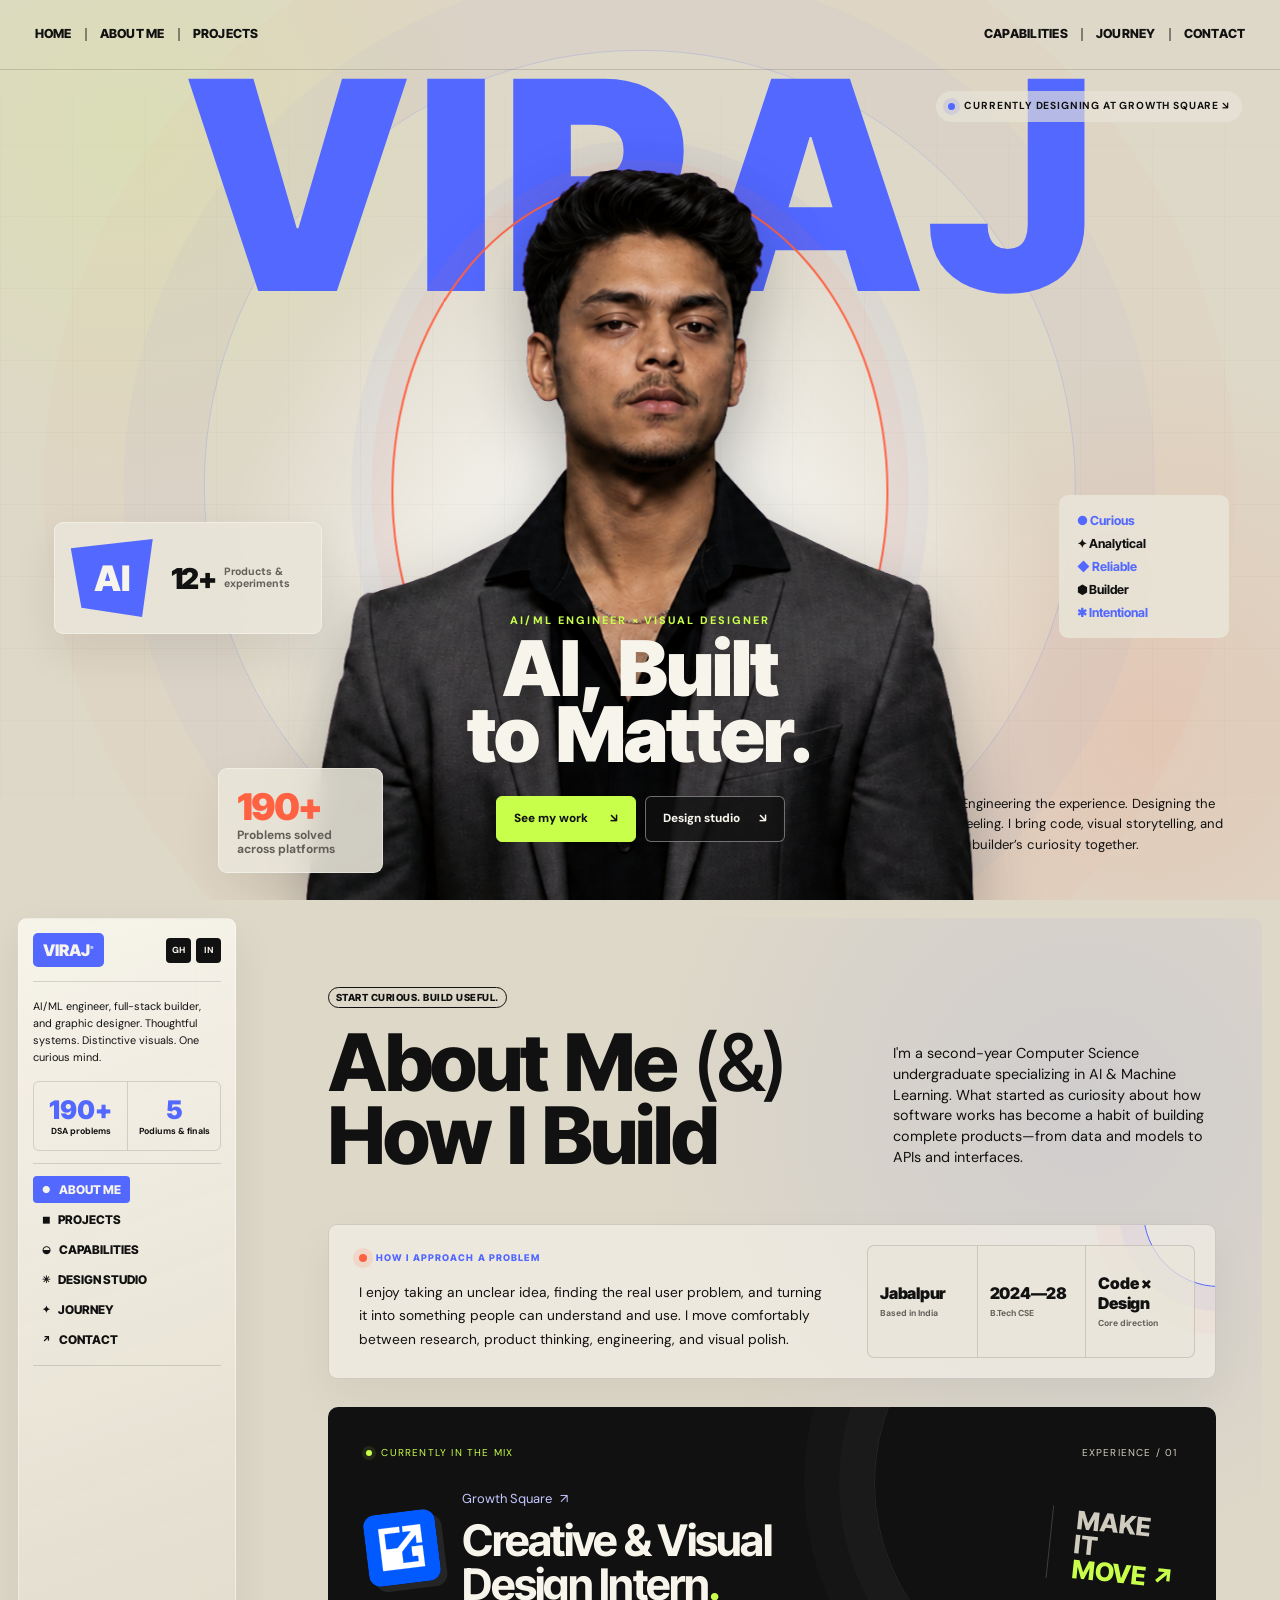
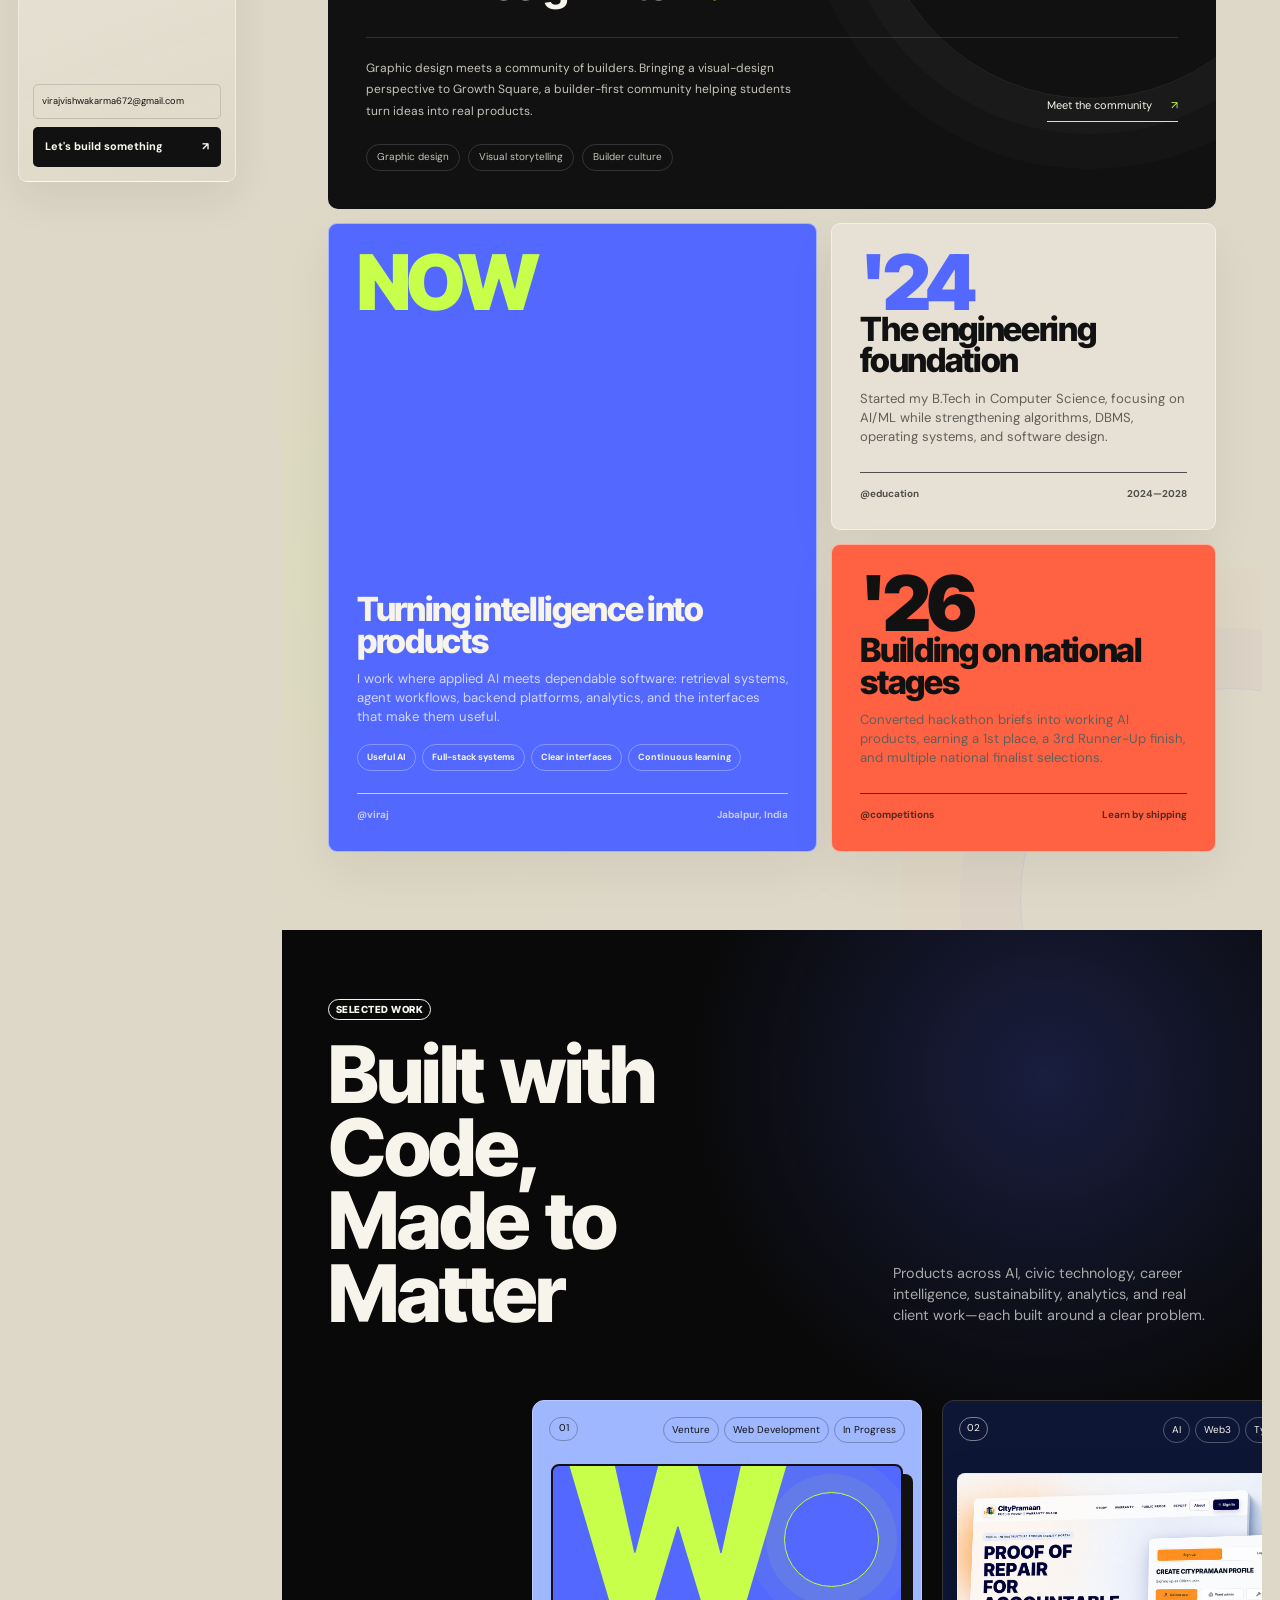
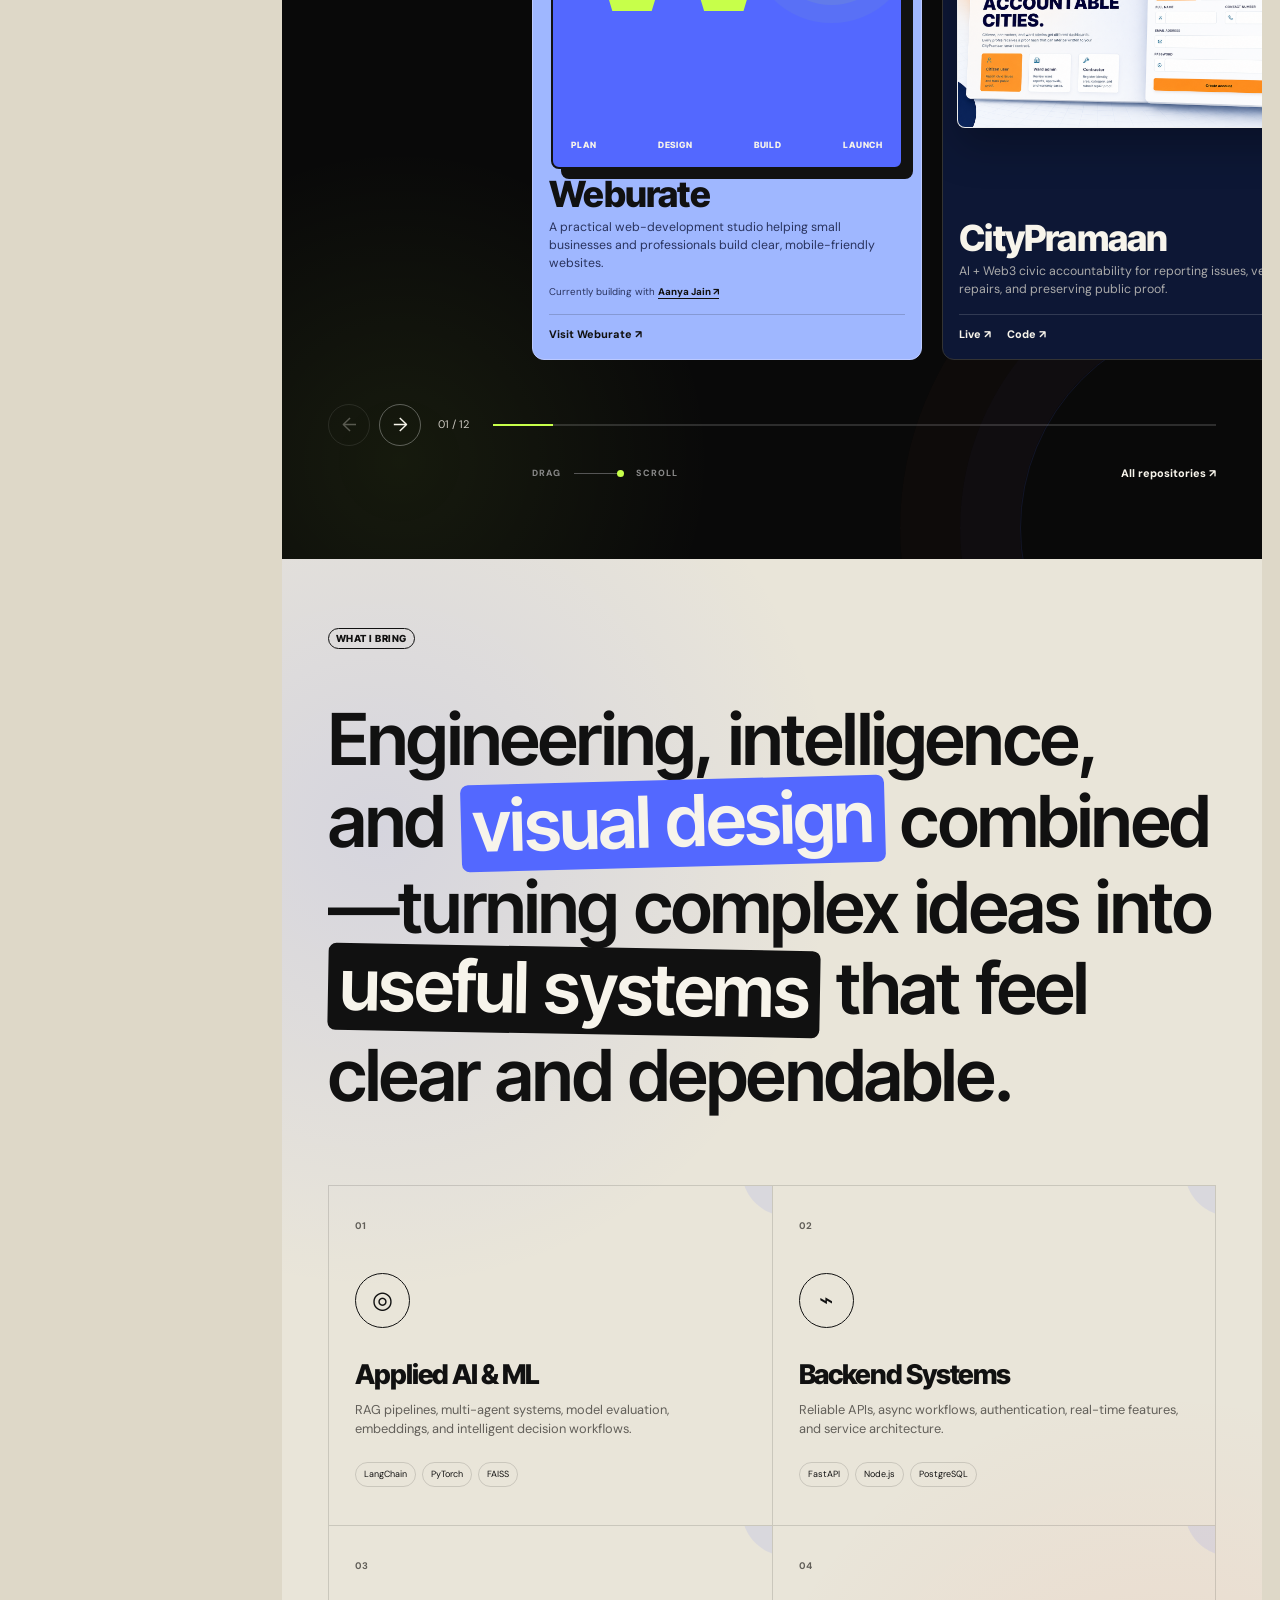
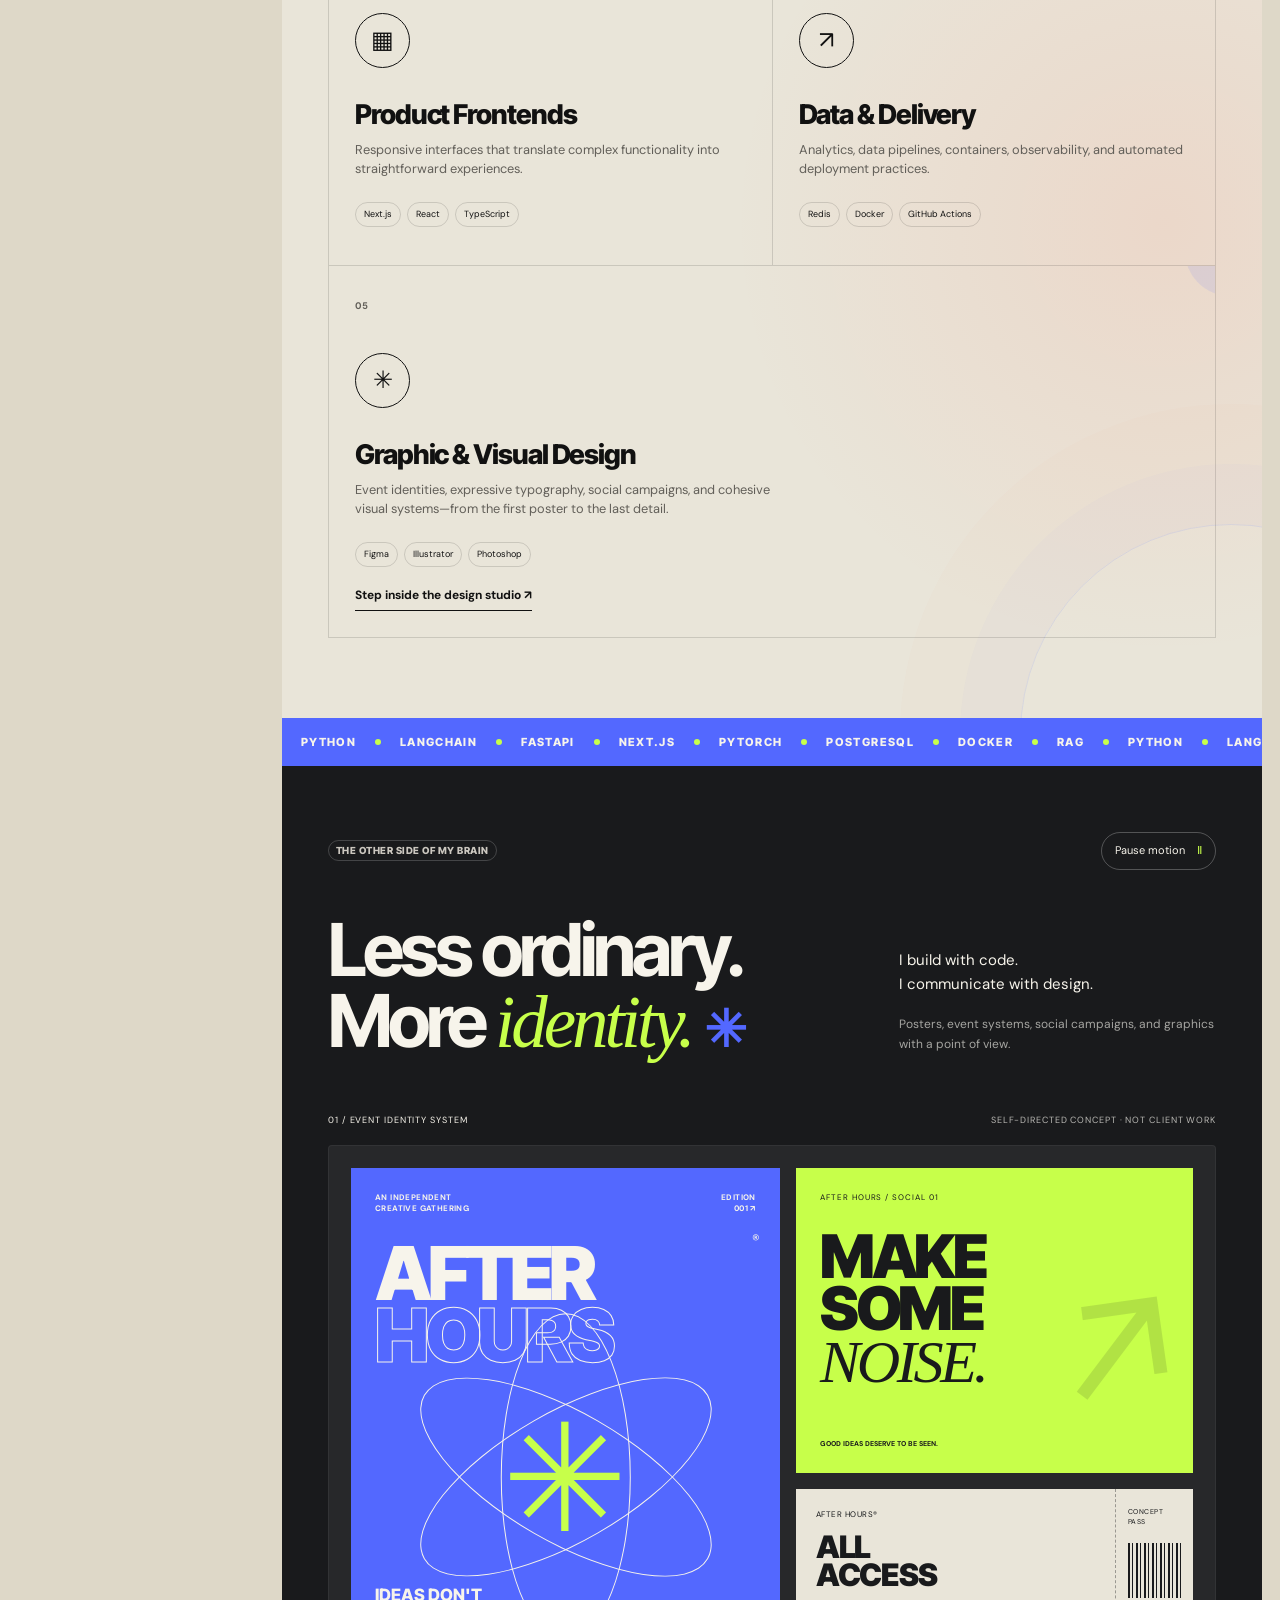
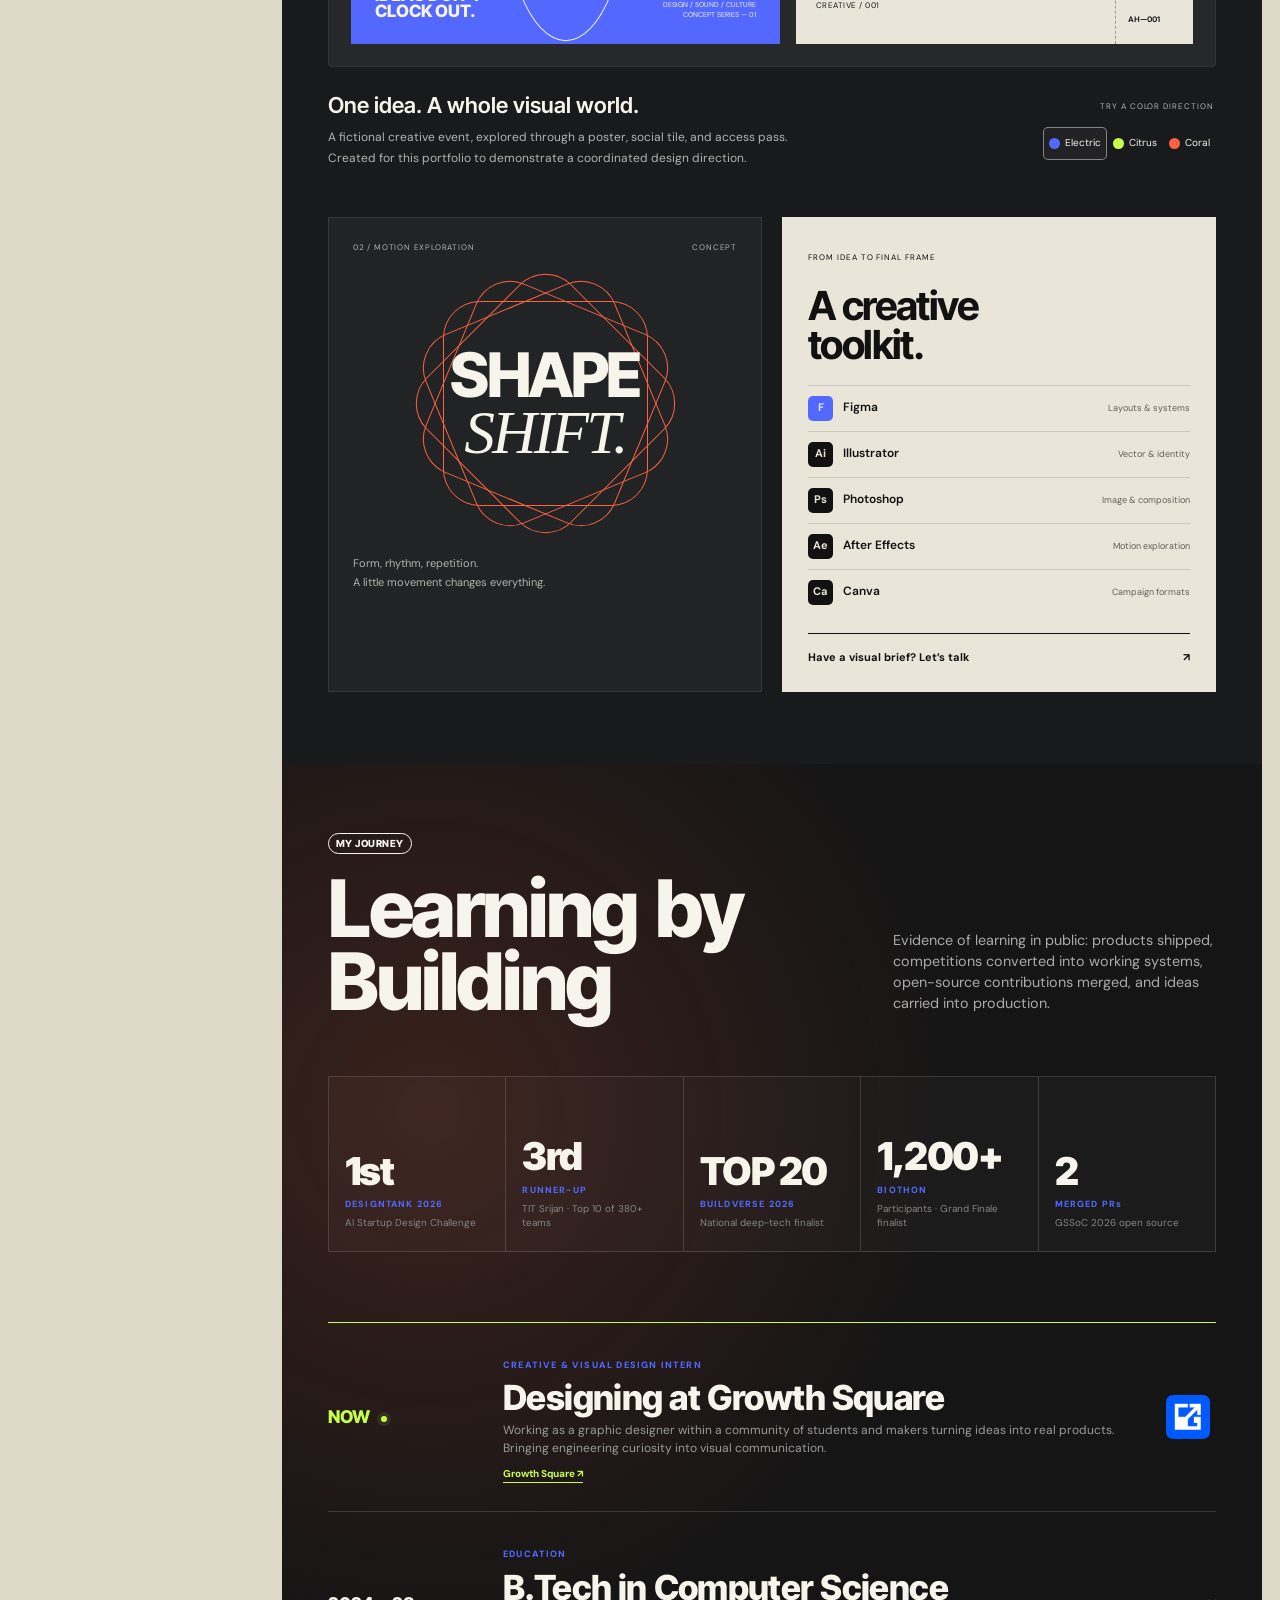
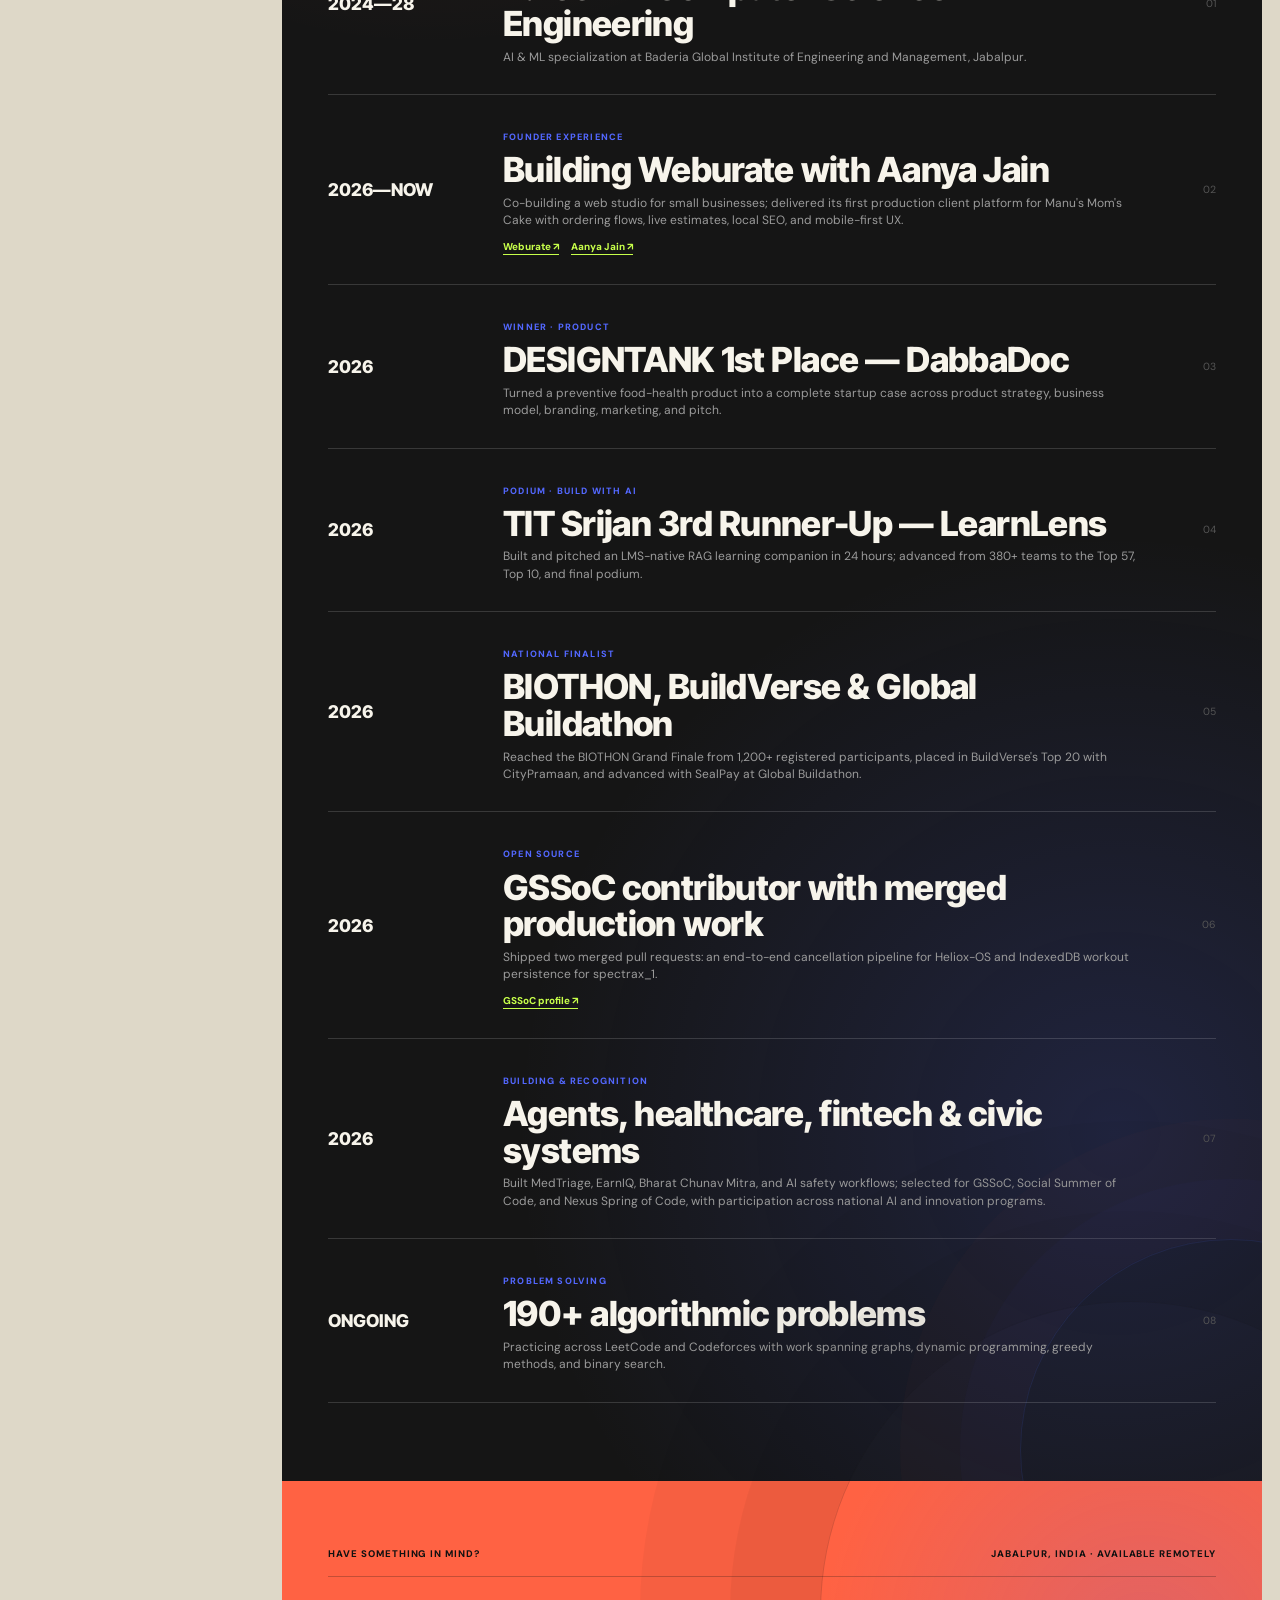
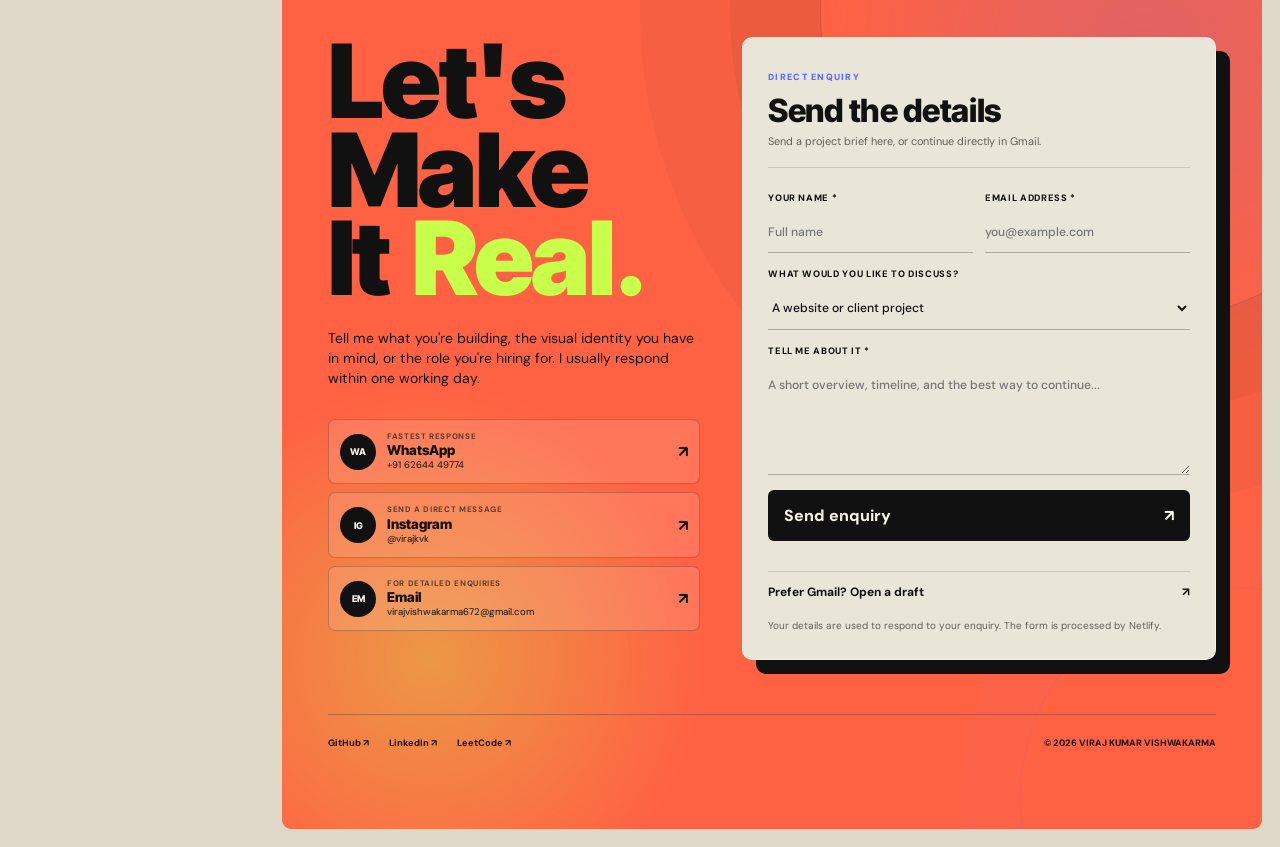
==== commit c76e86a3: "Enhance portfolio with visual design studio, Growth Square role, and accessible motion" ====
--- a/index.html
+++ b/index.html
@@ -4,8 +4,8 @@
   <meta charset="utf-8">
   <meta name="viewport" content="width=device-width, initial-scale=1">
   <meta name="theme-color" content="#ded8c8">
-  <meta name="description" content="Portfolio of Viraj Kumar Vishwakarma — an AI/ML and full-stack engineer building thoughtful intelligent products.">
-  <meta property="og:title" content="Viraj Kumar Vishwakarma — AI/ML Engineer">
+  <meta name="description" content="Portfolio of Viraj Kumar Vishwakarma — an AI/ML engineer, full-stack builder, and graphic designer. Creative & Visual Design Intern at Growth Square.">
+  <meta property="og:title" content="Viraj Kumar Vishwakarma — Engineer & Visual Designer">
   <meta property="og:description" content="AI, built to matter. Explore Viraj's intelligent systems, client work, and full-stack products.">
   <meta property="og:image" content="https://portfolio-virajvishwakarma.netlify.app/profile-viraj.png">
   <meta property="og:type" content="website">
@@ -14,8 +14,10 @@
   <link rel="preconnect" href="https://fonts.googleapis.com">
   <link rel="preconnect" href="https://fonts.gstatic.com" crossorigin>
   <link href="https://fonts.googleapis.com/css2?family=DM+Sans:wght@400;500;600;700&family=Inter+Tight:wght@500;600;700;800;900&display=swap" rel="stylesheet">
+  <link rel="icon" href="assets/favicon.svg" type="image/svg+xml">
   <link rel="stylesheet" href="style.css">
-  <title>Viraj Kumar Vishwakarma — AI/ML & Full-Stack Engineer</title>
+  <link rel="stylesheet" href="studio.css">
+  <title>Viraj Kumar Vishwakarma — Engineer & Visual Designer</title>
 </head>
 <body>
   <a class="skip-link" href="#about">Skip to content</a>
@@ -23,7 +25,7 @@
   <div class="intro-loader" aria-hidden="true">
     <div class="intro-word"><span>V</span><span>I</span><span>R</span><span>A</span><span>J</span></div>
     <div class="intro-progress"><span></span></div>
-    <p>AI / SOFTWARE / SYSTEMS</p>
+    <p>CODE / DESIGN / CULTURE</p>
   </div>
 
   <div class="scroll-progress" aria-hidden="true"></div>
@@ -47,8 +49,9 @@
       <a href="#about">About me <span>01</span></a>
       <a href="#projects">Projects <span>02</span></a>
       <a href="#capabilities">Capabilities <span>03</span></a>
-      <a href="#journey">Journey <span>04</span></a>
-      <a href="#contact">Contact <span>05</span></a>
+      <a href="#design">Design studio <span>04</span></a>
+      <a href="#journey">Journey <span>05</span></a>
+      <a href="#contact">Contact <span>06</span></a>
     </nav>
 
     <div class="hero-name" aria-hidden="true"><span>V</span><span>I</span><span>R</span><span>A</span><span>J</span></div>
@@ -73,19 +76,19 @@
     </div>
 
     <div class="hero-summary">
-      <p>Building intelligent products that connect strong engineering with useful, human-centered experiences.</p>
+      <p>Engineering the experience. Designing the feeling. I bring code, visual storytelling, and a builder’s curiosity together.</p>
     </div>
 
     <div class="hero-title-block">
-      <p>AI/ML & FULL-STACK ENGINEER</p>
+      <p>AI/ML ENGINEER × VISUAL DESIGNER</p>
       <h1>AI, Built<br>to Matter.</h1>
       <div class="hero-actions">
         <a href="#projects">See my work <span>↘</span></a>
-        <a href="#about">About me <span>↓</span></a>
+        <a href="#design">Design studio <span>↘</span></a>
       </div>
     </div>
 
-    <a class="hero-status" href="https://weburate.online/" target="_blank" rel="noreferrer"><span></span> Currently building Weburate ↗</a>
+    <a class="hero-status" href="#experience"><span></span> Currently designing at Growth Square ↘</a>
   </header>
 
   <main class="portfolio-body">
@@ -94,12 +97,13 @@
         <strong>VIRAJ<sup>®</sup></strong>
         <div class="rail-socials"><a href="https://github.com/virajkvk18" target="_blank" rel="noreferrer" aria-label="GitHub">GH</a><a href="https://www.linkedin.com/in/viraj-kumar-vishwakarma-607a5533b/" target="_blank" rel="noreferrer" aria-label="LinkedIn">IN</a></div>
       </div>
-      <p class="rail-intro">AI/ML engineer and full-stack builder creating useful intelligent systems, data products, and polished digital experiences.</p>
+      <p class="rail-intro">AI/ML engineer, full-stack builder, and graphic designer. Thoughtful systems. Distinctive visuals. One curious mind.</p>
       <div class="rail-stats"><div><strong>190+</strong><span>DSA problems</span></div><div><strong>5</strong><span>Podiums &amp; finals</span></div></div>
       <nav class="rail-nav" aria-label="Section navigation">
         <a class="active" href="#about"><span>●</span>About me</a>
         <a href="#projects"><span>◼</span>Projects</a>
         <a href="#capabilities"><span>◒</span>Capabilities</a>
+        <a href="#design"><span>✳</span>Design studio</a>
         <a href="#journey"><span>✦</span>Journey</a>
         <a href="#contact"><span>↗</span>Contact</a>
       </nav>
@@ -123,9 +127,21 @@
           <div class="about-facts" aria-label="Quick facts about Viraj">
             <div><strong>Jabalpur</strong><span>Based in India</span></div>
             <div><strong>2024—28</strong><span>B.Tech CSE</span></div>
-            <div><strong>AI × Web</strong><span>Core direction</span></div>
-          </div>
-        </div>
+            <div><strong>Code × Design</strong><span>Core direction</span></div>
+          </div>
+        </div>
+
+
+        <article class="experience-card" id="experience" aria-labelledby="experience-title">
+          <div class="experience-top"><span class="live-label"><i></i> CURRENTLY IN THE MIX</span><span>EXPERIENCE / 01</span></div>
+          <div class="experience-main">
+            <a class="growth-mark" href="https://www.growthsq.in/" target="_blank" rel="noreferrer" aria-label="Visit Growth Square"><img src="assets/growthsquare-logo.png" alt="Growth Square" width="126" height="126" loading="lazy"></a>
+            <div><p class="experience-company">Growth Square <span>↗</span></p><h3 id="experience-title">Creative &amp; Visual<br>Design Intern<span class="accent-dot">.</span></h3></div>
+            <div class="experience-stamp" aria-hidden="true">MAKE<br>IT<br><em>MOVE ↗</em></div>
+          </div>
+          <div class="experience-bottom"><p>Graphic design meets a community of builders. Bringing a visual-design perspective to Growth Square, a builder-first community helping students turn ideas into real products.</p><a href="https://www.growthsq.in/" target="_blank" rel="noreferrer">Meet the community <span>↗</span></a></div>
+          <div class="experience-tags"><span>Graphic design</span><span>Visual storytelling</span><span>Builder culture</span></div>
+        </article>
 
         <div class="about-grid">
           <article class="story-card story-card-main">
@@ -251,7 +267,7 @@
       <section class="capabilities section" id="capabilities">
         <div class="section-kicker">WHAT I BRING</div>
         <div class="capability-statement">
-          <h2>Strategy, engineering, and <span class="word-chip">intelligence</span> combined—turning complex ideas into <span class="word-chip word-chip-dark">useful systems</span> that feel clear and dependable.</h2>
+          <h2>Engineering, intelligence, and <span class="word-chip">visual design</span> combined—turning complex ideas into <span class="word-chip word-chip-dark">useful systems</span> that feel clear and dependable.</h2>
         </div>
 
         <div class="capability-grid">
@@ -259,9 +275,34 @@
           <article><span>02</span><div class="cap-icon">⌁</div><h3>Backend Systems</h3><p>Reliable APIs, async workflows, authentication, real-time features, and service architecture.</p><div class="mini-tags"><span>FastAPI</span><span>Node.js</span><span>PostgreSQL</span></div></article>
           <article><span>03</span><div class="cap-icon">▦</div><h3>Product Frontends</h3><p>Responsive interfaces that translate complex functionality into straightforward experiences.</p><div class="mini-tags"><span>Next.js</span><span>React</span><span>TypeScript</span></div></article>
           <article><span>04</span><div class="cap-icon">↗</div><h3>Data & Delivery</h3><p>Analytics, data pipelines, containers, observability, and automated deployment practices.</p><div class="mini-tags"><span>Redis</span><span>Docker</span><span>GitHub Actions</span></div></article>
+          <article class="design-capability"><span>05</span><div class="cap-icon">✳</div><h3>Graphic &amp; Visual Design</h3><p>Event identities, expressive typography, social campaigns, and cohesive visual systems—from the first poster to the last detail.</p><div class="mini-tags"><span>Figma</span><span>Illustrator</span><span>Photoshop</span></div><a class="capability-link" href="#design">Step inside the design studio ↗</a></article>
         </div>
 
         <div class="stack-ticker" aria-label="Technology stack"><div><span>PYTHON</span><i></i><span>LANGCHAIN</span><i></i><span>FASTAPI</span><i></i><span>NEXT.JS</span><i></i><span>PYTORCH</span><i></i><span>POSTGRESQL</span><i></i><span>DOCKER</span><i></i><span>RAG</span><i></i><span aria-hidden="true">PYTHON</span><i></i><span aria-hidden="true">LANGCHAIN</span><i></i><span aria-hidden="true">FASTAPI</span><i></i><span aria-hidden="true">NEXT.JS</span><i></i><span aria-hidden="true">PYTORCH</span><i></i><span aria-hidden="true">POSTGRESQL</span><i></i><span aria-hidden="true">DOCKER</span><i></i><span aria-hidden="true">RAG</span><i></i></div></div>
+      </section>
+
+
+      <section class="design-studio section" id="design" aria-labelledby="design-title">
+        <div class="studio-eyebrow"><span class="section-kicker">THE OTHER SIDE OF MY BRAIN</span><button class="motion-toggle" type="button" aria-pressed="false">Pause motion <span>Ⅱ</span></button></div>
+        <div class="studio-heading"><h2 id="design-title">Less ordinary.<br>More <em>identity.</em><span class="studio-asterisk" aria-hidden="true">✳</span></h2><p>I build with code.<br>I communicate with design.<br><span>Posters, event systems, social campaigns, and graphics with a point of view.</span></p></div>
+        <div class="concept-topline"><span>01 / EVENT IDENTITY SYSTEM</span><span class="concept-label">SELF-DIRECTED CONCEPT · NOT CLIENT WORK</span></div>
+        <div class="concept-board" data-palette="electric">
+          <div class="concept-poster" role="img" aria-label="After Hours concept event poster, with bold stacked typography and a geometric orbital graphic">
+            <div class="poster-micro"><span>AN INDEPENDENT<br>CREATIVE GATHERING</span><span>EDITION<br>001 ↗</span></div>
+            <strong class="poster-title">AFTER<br><span>HOURS</span><span class="poster-period">®</span></strong>
+            <div class="orbital-art" aria-hidden="true"><i></i><i></i><i></i><b>✳</b></div>
+            <div class="poster-footer"><span>IDEAS DON'T<br>CLOCK OUT.</span><span>DESIGN / SOUND / CULTURE<br>CONCEPT SERIES — 01</span></div>
+          </div>
+          <div class="concept-collateral">
+            <div class="social-tile" role="img" aria-label="Matching social announcement: Make some noise"><span>AFTER HOURS / SOCIAL 01</span><strong>MAKE<br>SOME<br><em>NOISE.</em></strong><b aria-hidden="true">↗</b><small>GOOD IDEAS DESERVE TO BE SEEN.</small></div>
+            <div class="event-pass" role="img" aria-label="Matching All Access event pass"><div><span>AFTER HOURS®</span><strong>ALL<br>ACCESS</strong><small>CREATIVE / 001</small></div><div class="pass-strip"><span>CONCEPT PASS</span><i aria-hidden="true"></i><b>AH—001</b></div></div>
+          </div>
+        </div>
+        <div class="concept-controls"><div><h3>One idea. A whole visual world.</h3><p>A fictional creative event, explored through a poster, social tile, and access pass. Created for this portfolio to demonstrate a coordinated design direction.</p></div><fieldset class="palette-picker"><legend>TRY A COLOR DIRECTION</legend><button type="button" data-color="electric" aria-pressed="true"><i></i>Electric</button><button type="button" data-color="citrus" aria-pressed="false"><i></i>Citrus</button><button type="button" data-color="coral" aria-pressed="false"><i></i>Coral</button></fieldset></div>
+        <div class="studio-details">
+          <article class="motion-study"><div class="study-label"><span>02 / MOTION EXPLORATION</span><span>CONCEPT</span></div><div class="kinetic-art" role="img" aria-label="Animated geometric study with rotating petals and the words Shape Shift"><div class="kinetic-flower" aria-hidden="true"><i></i><i></i><i></i><i></i></div><strong>SHAPE<br><em>SHIFT.</em></strong></div><p>Form, rhythm, repetition.<br>A little movement changes everything.</p></article>
+          <article class="design-toolkit"><span class="toolkit-kicker">FROM IDEA TO FINAL FRAME</span><h3>A creative<br>toolkit.</h3><div class="tool-list"><div><strong><b class="tool-monogram figma-mark">F</b>Figma</strong><span>Layouts &amp; systems</span></div><div><strong><b class="tool-monogram">Ai</b>Illustrator</strong><span>Vector &amp; identity</span></div><div><strong><b class="tool-monogram">Ps</b>Photoshop</strong><span>Image &amp; composition</span></div><div><strong><b class="tool-monogram">Ae</b>After Effects</strong><span>Motion exploration</span></div><div><strong><b class="tool-monogram">Ca</b>Canva</strong><span>Campaign formats</span></div></div><a href="#contact">Have a visual brief? Let’s talk <span>↗</span></a></article>
+        </div>
       </section>
 
       <section class="journey section section-ink" id="journey">
@@ -280,6 +321,7 @@
         </div>
 
         <div class="journey-list">
+          <article class="journey-current"><div class="journey-year">NOW <span class="live-dot"></span></div><div><span>CREATIVE &amp; VISUAL DESIGN INTERN</span><h3>Designing at Growth Square</h3><p>Working as a graphic designer within a community of students and makers turning ideas into real products. Bringing engineering curiosity into visual communication.</p><a class="journey-inline-link" href="https://www.growthsq.in/" target="_blank" rel="noreferrer">Growth Square ↗</a></div><img src="assets/growthsquare-logo.png" width="44" height="44" alt="Growth Square" loading="lazy"></article>
           <article><div class="journey-year">2024—28</div><div><span>EDUCATION</span><h3>B.Tech in Computer Science Engineering</h3><p>AI & ML specialization at Baderia Global Institute of Engineering and Management, Jabalpur.</p></div><i>01</i></article>
           <article><div class="journey-year">2026—NOW</div><div><span>FOUNDER EXPERIENCE</span><h3>Building Weburate with Aanya Jain</h3><p>Co-building a web studio for small businesses; delivered its first production client platform for Manu's Mom's Cake with ordering flows, live estimates, local SEO, and mobile-first UX.</p><a class="journey-inline-link" href="https://weburate.online/" target="_blank" rel="noreferrer">Weburate ↗</a><a class="journey-inline-link" href="https://www.linkedin.com/in/aanya1407/" target="_blank" rel="noreferrer">Aanya Jain ↗</a></div><i>02</i></article>
           <article><div class="journey-year">2026</div><div><span>WINNER · PRODUCT</span><h3>DESIGNTANK 1st Place — DabbaDoc</h3><p>Turned a preventive food-health product into a complete startup case across product strategy, business model, branding, marketing, and pitch.</p></div><i>03</i></article>
@@ -296,7 +338,7 @@
         <div class="contact-layout">
           <div class="contact-copy">
             <h2>Let's Make<br>It <em>Real.</em></h2>
-            <p>Tell me what you're building, the problem you want to solve, or the role you're hiring for. I usually respond within one working day.</p>
+            <p>Tell me what you're building, the visual identity you have in mind, or the role you're hiring for. I usually respond within one working day.</p>
             <div class="contact-direct">
               <a href="https://wa.me/916264449774?text=Hi%20Viraj%2C%20I%20found%20your%20portfolio%20and%20would%20like%20to%20discuss%20a%20project." target="_blank" rel="noreferrer"><span>WA</span><div><small>Fastest response</small><strong>WhatsApp</strong><em>+91 62644 49774</em></div><b>↗</b></a>
               <a href="https://www.instagram.com/virajkvk/" target="_blank" rel="noreferrer"><span>IG</span><div><small>Send a direct message</small><strong>Instagram</strong><em>@virajkvk</em></div><b>↗</b></a>
@@ -307,16 +349,18 @@
           <form class="contact-form" id="enquiry-form" name="portfolio-enquiry" method="POST" action="/" data-netlify="true" netlify-honeypot="bot-field">
             <input type="hidden" name="form-name" value="portfolio-enquiry">
             <input type="hidden" name="subject" data-remove-prefix value="New portfolio enquiry (%{submissionId})">
-            <p class="form-trap"><label>Leave this field empty <input name="bot-field"></label></p>
-            <div class="form-heading"><span>DIRECT ENQUIRY</span><strong>Send the details</strong><p>Your message will be delivered securely through this website.</p></div>
+            <p class="form-trap"><label>Leave this field empty <input name="bot-field" tabindex="-1" autocomplete="off"></label></p>
+            <div class="form-heading"><span>DIRECT ENQUIRY</span><strong>Send the details</strong><p>Send a project brief here, or continue directly in Gmail.</p></div>
             <div class="form-row">
-              <label><span>Your name *</span><input type="text" name="name" autocomplete="name" placeholder="Full name" required></label>
-              <label><span>Email address *</span><input type="email" name="email" autocomplete="email" placeholder="you@example.com" required></label>
+              <label><span>Your name *</span><input type="text" name="name" autocomplete="name" placeholder="Full name" maxlength="120" required></label>
+              <label><span>Email address *</span><input type="email" name="email" autocomplete="email" placeholder="you@example.com" maxlength="254" required></label>
             </div>
-            <label><span>What would you like to discuss?</span><select name="enquiry-type"><option value="Client website">A website or client project</option><option value="AI/ML opportunity">An AI/ML opportunity</option><option value="Software role">A software engineering role</option><option value="Collaboration">A collaboration</option><option value="Other">Something else</option></select></label>
-            <label><span>Tell me about it *</span><textarea name="message" rows="5" placeholder="A short overview, timeline, and the best way to continue..." required></textarea></label>
+            <label><span>What would you like to discuss?</span><select name="enquiry-type"><option value="Client website">A website or client project</option><option value="Graphic design">Graphic design or an event identity</option><option value="Motion design">Motion graphics or a social campaign</option><option value="AI/ML opportunity">An AI/ML opportunity</option><option value="Software role">A software engineering role</option><option value="Collaboration">A collaboration</option><option value="Other">Something else</option></select></label>
+            <label><span>Tell me about it *</span><textarea name="message" rows="5" maxlength="5000" placeholder="A short overview, timeline, and the best way to continue..." required></textarea></label>
             <button type="submit">Send enquiry <span>↗</span></button>
-            <p class="form-status" id="form-status" aria-live="polite"></p>
+            <p class="form-status" id="form-status" role="status" aria-live="polite"></p>
+            <a class="gmail-fallback" id="gmail-compose" href="https://mail.google.com/mail/?view=cm&amp;fs=1&amp;to=virajvishwakarma672%40gmail.com" target="_blank" rel="noopener noreferrer">Prefer Gmail? Open a draft <span>↗</span></a>
+            <p class="form-privacy">Your details are used to respond to your enquiry. The form is processed by Netlify.</p>
           </form>
         </div>
         <div class="contact-footer"><div><a href="https://github.com/virajkvk18" target="_blank" rel="noreferrer">GitHub ↗</a><a href="https://www.linkedin.com/in/viraj-kumar-vishwakarma-607a5533b/" target="_blank" rel="noreferrer">LinkedIn ↗</a><a href="https://leetcode.com/u/Virajkvk/" target="_blank" rel="noreferrer">LeetCode ↗</a></div><span>© <b id="year"></b> VIRAJ KUMAR VISHWAKARMA</span></div>
@@ -324,6 +368,7 @@
     </div>
   </main>
 
+  <noscript><style>.intro-loader{display:none}</style></noscript>
   <script src="script.js" defer></script>
 </body>
 </html>
--- a/studio.css
+++ b/studio.css
@@ -0,0 +1,65 @@
+/* The studio extends the existing paper / cobalt / coral / lime identity. */
+body { -webkit-user-select: auto; user-select: auto; }
+:focus-visible { outline: 3px solid var(--blue); outline-offset: 5px; }
+.section-dark :focus-visible, .section-ink :focus-visible, .design-studio :focus-visible { outline-color: var(--acid); }
+.hero-nav { z-index: 60; }
+.menu-open .hero-nav { position: fixed; background: var(--paper); }
+.mobile-menu { overflow-y: auto; }
+.hero-actions a, .rail-cta, .experience-bottom a, .design-toolkit > a { transition: transform .25s, background .25s, box-shadow .25s; }
+.rail-nav { gap: 3px; }
+.rail-links a { white-space: normal; overflow-wrap: anywhere; }
+.contact-direct em { white-space: normal; overflow-wrap: anywhere; }
+.experience-card { position: relative; overflow: hidden; margin-top: 28px; padding: clamp(22px,3vw,40px); background: var(--ink); color: var(--white); border-radius: 10px; scroll-margin-top: 30px; }
+.experience-card::after { content: ''; position: absolute; right: -90px; top: -140px; width: 430px; height: 430px; border: 1px solid #ffffff15; border-radius: 50%; box-shadow: 0 0 0 35px #ffffff05, 0 0 0 70px #ffffff04; pointer-events: none; }
+.experience-top, .experience-bottom, .experience-main { position: relative; z-index: 1; display: flex; justify-content: space-between; gap: 24px; }
+.experience-top { font-size: 10px; letter-spacing: .12em; color: #d0cbbf; }
+.live-label { display: inline-flex; align-items: center; gap: 9px; color: var(--acid); }
+.live-label i, .live-dot { display: inline-block; width: 6px; height: 6px; border-radius: 50%; background: var(--acid); box-shadow: 0 0 0 4px #c7ff4a18; }
+.experience-main { align-items: center; justify-content: flex-start; margin: 30px 0; }
+.growth-mark { flex: 0 0 72px; border-radius: 12px; overflow: hidden; transform: rotate(-7deg); box-shadow: 6px 6px 0 #ffffff15; transition: transform .4s; }
+.growth-mark:hover { transform: rotate(0deg) translateY(-4px); }
+.growth-mark img { width: 100%; height: auto; aspect-ratio: 1; }
+.experience-company { margin: 0 0 9px; font-size: 13px; color: #c5c8ff; }.experience-company span { margin-left: 5px; }
+.experience-main h3 { margin: 0; font: 700 clamp(1.8rem,3.4vw,3.5rem)/1.02 var(--display); letter-spacing: -.04em; }
+.accent-dot { color: var(--acid); }
+.experience-stamp { margin-left: auto; border-left: 1px solid #ffffff30; padding-left: 24px; font: 800 1.6rem/.95 var(--display); transform: rotate(6deg); color: #d0cbbf; }
+.experience-stamp em { font-style: normal; color: var(--acid); }
+.experience-bottom { align-items: flex-end; border-top: 1px solid #ffffff22; padding-top: 20px; }
+.experience-bottom p { max-width: 450px; margin: 0; color: #c7c3ba; font-size: 12px; line-height: 1.8; }
+.experience-bottom a { flex-shrink: 0; font-size: 11px; border-bottom: 1px solid var(--acid); padding-bottom: 8px; }.experience-bottom a span { margin-left: 16px; color: var(--acid); }
+.experience-tags { display: flex; flex-wrap: wrap; gap: 8px; margin-top: 22px; }.experience-tags span { font-size: 10px; padding: 5px 10px; border: 1px solid #ffffff25; border-radius: 20px; color: #c7c3ba; }
+.design-capability { grid-column: 1 / -1; }.capability-link { display: inline-block; margin-top: 20px; font-weight: 700; font-size: 12px; border-bottom: 1px solid; padding-bottom: 5px; }
+.design-studio { color: var(--white); background: #191a1c; padding-bottom: 72px; }
+.design-studio::after { display: none; }.design-studio .section-kicker { color: #cbc7bf; border-color: #ffffff30; }
+.studio-eyebrow { display: flex; align-items: center; justify-content: space-between; gap: 15px; }
+.motion-toggle { flex-shrink: 0; border: 1px solid #ffffff40; background: transparent; color: var(--white); border-radius: 30px; padding: 10px 13px; font-size: 11px; }.motion-toggle span { margin-left: 9px; color: var(--acid); }
+.studio-heading { display: grid; grid-template-columns: 1.7fr 1fr; align-items: end; gap: 32px; margin: 44px 0 55px; }
+.studio-heading h2 { position: relative; margin: 0; font: 700 clamp(3.3rem,5.7vw,6.5rem)/.98 var(--display); letter-spacing: -.055em; }.studio-heading h2 em { color: var(--acid); font-family: Georgia,serif; font-weight: 400; }.studio-asterisk { display: inline-block; color: var(--blue); font-size: .7em; margin-left: 12px; animation: studio-spin 22s linear infinite; }
+.studio-heading p { margin: 0 0 4px; font-size: 15px; line-height: 1.65; }.studio-heading p span { display: block; margin-top: 18px; color: #a5a5a1; font-size: 12px; }
+.concept-topline { display: flex; justify-content: space-between; gap: 14px; font-size: 9px; letter-spacing: .1em; margin-bottom: 18px; }.concept-label { color: #b9b8b4; text-align: right; }
+.concept-board { --concept: #5368ff; --on-concept: #f7f4eb; --support: #c7ff4a; display: grid; grid-template-columns: 1.08fr 1fr; gap: 16px; padding: 22px; background: #27282a; border: 1px solid #ffffff0d; border-radius: 4px; }
+.concept-board[data-palette='citrus'] { --concept: #c7ff4a; --on-concept: #191a1c; --support: #5368ff; }
+.concept-board[data-palette='coral'] { --concept: #ff6243; --on-concept: #191a1c; --support: #e9e5d9; }
+.concept-poster { position: relative; overflow: hidden; display: flex; flex-direction: column; min-height: 470px; background: var(--concept); color: var(--on-concept); padding: 24px; transition: background .5s,color .5s; }
+.poster-micro { display: flex; justify-content: space-between; font-size: 8px; line-height: 1.4; font-weight: 700; letter-spacing: .05em; }.poster-micro span:last-child { text-align: right; }
+.poster-title { position: relative; z-index: 1; margin-top: 28px; font: 900 clamp(2.8rem,5.8vw,7rem)/.84 var(--display); letter-spacing: -.06em; }.poster-title > span:not(.poster-period) { color: transparent; -webkit-text-stroke: 1px var(--on-concept); }.poster-period { position: absolute; right: 0; top: -12px; font: 400 15px var(--body); }
+.orbital-art { position: relative; flex: 1; min-height: 200px; margin: 10px 0; display: grid; place-items: center; }.orbital-art i { position: absolute; width: 86%; height: 65%; border: 1px solid currentColor; border-radius: 50%; transform: rotate(-30deg); }.orbital-art i:nth-child(2) { transform: rotate(30deg); }.orbital-art i:nth-child(3) { transform: rotate(90deg); }.orbital-art b { font: 400 150px/1 var(--display); animation: studio-spin 28s linear infinite; color: var(--support); }
+.poster-footer { display: flex; justify-content: space-between; gap: 14px; align-items: flex-end; font-size: 7px; }.poster-footer > span:first-child { font: 800 17px/.98 var(--display); }.poster-footer > span:last-child { text-align: right; }
+.concept-collateral { display: grid; grid-template-rows: 1fr auto; gap: 16px; }.social-tile { position: relative; overflow: hidden; background: var(--support); color: #191a1c; padding: 24px; display: flex; flex-direction: column; transition: background .5s; }.social-tile > span { font-size: 8px; letter-spacing: .12em; }.social-tile strong { position: relative; z-index: 1; font: 900 clamp(2.6rem,4.7vw,5.2rem)/.86 var(--display); letter-spacing: -.055em; margin: 28px 0; }.social-tile strong em { font-family: Georgia,serif; font-weight: 400; }.social-tile b { position: absolute; right: -5px; bottom: 24px; font: 400 170px/1 var(--display); opacity: .12; transform: rotate(-8deg); }.social-tile small { margin-top: auto; font-size: 7px; font-weight: 700; }
+.concept-board[data-palette='citrus'] .social-tile { color: var(--white); }
+.event-pass { display: flex; color: #191a1c; background: var(--paper-soft); min-height: 155px; }.event-pass > div:first-child { padding: 20px; flex: 1; }.event-pass span,.event-pass small { display: block; font-size: 8px; letter-spacing: .06em; }.event-pass strong { display: block; margin: 12px 0; font: 900 31px/.9 var(--display); letter-spacing: -.04em; }.pass-strip { width: 78px; padding: 18px 12px; display: flex; flex-direction: column; justify-content: space-between; border-left: 1px dashed #191a1c60; }.pass-strip span { font-size: 7px; }.pass-strip i { height: 55px; background: repeating-linear-gradient(90deg,#191a1c 0 2px,transparent 2px 4px,#191a1c 4px 5px,transparent 5px 8px); }.pass-strip b { font-size: 8px; }
+.concept-controls { display: grid; grid-template-columns: 1.3fr 1fr; gap: 35px; margin-top: 25px; }.concept-controls h3 { font: 600 22px var(--display); margin: 0 0 9px; }.concept-controls p { margin: 0; font-size: 12px; line-height: 1.75; color: #b4b3ae; }
+.palette-picker { border: 0; padding: 0; margin: 0; text-align: right; align-self: center; }.palette-picker legend { width: 100%; font-size: 8px; letter-spacing: .12em; margin-bottom: 14px; color: #b4b3ae; }.palette-picker button { display: inline-flex; align-items: center; gap: 5px; border: 1px solid transparent; padding: 8px 5px; color: var(--white); background: transparent; border-radius: 5px; font-size: 10px; }.palette-picker button[aria-pressed='true'] { border-color: #ffffff70; background: #ffffff0a; }.palette-picker i { width: 11px; height: 11px; border-radius: 50%; background: var(--blue); }.palette-picker [data-color='citrus'] i { background: var(--acid); }.palette-picker [data-color='coral'] i { background: var(--coral); }
+.studio-details { display: grid; grid-template-columns: 1fr 1fr; gap: 20px; margin-top: 48px; }.motion-study { padding: 24px; background: #222325; border: 1px solid #ffffff18; }.study-label { display: flex; justify-content: space-between; gap: 10px; font-size: 8px; letter-spacing: .1em; color: #b4b3ae; }.kinetic-art { position: relative; height: 300px; display: grid; place-items: center; overflow: hidden; }.kinetic-art strong { position: relative; z-index: 1; font: 800 clamp(2.8rem,4.8vw,5rem)/.9 var(--display); letter-spacing: -.045em; text-align: center; }.kinetic-art em { font-family: Georgia,serif; font-weight: 400; }.kinetic-flower { position: absolute; width: 205px; height: 205px; animation: studio-spin 24s linear infinite; }.kinetic-flower i { position: absolute; inset: 0; border: 1px solid var(--coral); border-radius: 18%; transform: rotate(0deg); }.kinetic-flower i:nth-child(2) { transform: rotate(22.5deg); }.kinetic-flower i:nth-child(3) { transform: rotate(45deg); }.kinetic-flower i:nth-child(4) { transform: rotate(67.5deg); }.motion-study p { margin: 0; font-size: 11px; line-height: 1.8; color: #b4b3ae; }
+.design-toolkit { padding: 26px; background: var(--paper-soft); color: var(--ink); }.toolkit-kicker { font-size: 8px; letter-spacing: .12em; }.design-toolkit h3 { margin: 20px 0; font: 700 40px/.98 var(--display); letter-spacing: -.04em; }.tool-list > div { display: flex; align-items: center; justify-content: space-between; gap: 14px; padding: 10px 0; border-top: 1px solid var(--line); }.tool-list strong { display: flex; align-items: center; gap: 10px; font-size: 12px; font-weight: 600; }.tool-list > div > span { color: var(--muted); font-size: 9px; }.tool-monogram { display: grid; place-items: center; background: var(--ink); color: var(--paper-soft); width: 25px; height: 25px; border-radius: 5px; font-size: 11px; }.figma-mark { background: var(--blue); }.design-toolkit > a { display: flex; justify-content: space-between; border-top: 1px solid var(--ink); padding-top: 16px; margin-top: 18px; font-size: 11px; font-weight: 700; }
+.journey-current { border-top: 1px solid var(--acid) !important; }.journey-current .journey-year { color: var(--acid); }.journey-current .live-dot { margin-left: 8px; vertical-align: middle; }.journey-current img { border-radius: 7px; }
+.deck-controls { display: flex; align-items: center; gap: 9px; margin-top: 22px; }.deck-controls button { width: 42px; height: 42px; border: 1px solid #ffffff50; border-radius: 50%; background: transparent; color: var(--white); font-size: 19px; }.deck-controls button:hover { background: var(--acid); color: var(--ink); }.deck-controls button:disabled { opacity: .3; cursor: default; }.deck-count { margin-left: 8px; font-size: 11px; color: #cbc7bf; }.deck-track { height: 2px; flex: 1; margin-left: 15px; background: #ffffff25; }.deck-track span { display: block; height: 100%; width: 8.333%; background: var(--acid); transition: width .2s; }
+.gmail-fallback { display: flex; justify-content: space-between; align-items: center; padding: 12px 0; border-top: 1px solid var(--line); font-size: 12px; font-weight: 700; }.form-privacy { margin: 5px 0 0; font-size: 10px; line-height: 1.6; color: var(--muted); }.form-status a { text-decoration: underline; }
+.contact-form:hover { transform: none; box-shadow: 14px 14px 0 var(--ink); }
+.motion-paused *, .motion-paused *::before, .motion-paused *::after { animation-play-state: paused !important; }
+@keyframes studio-spin { to { transform: rotate(360deg); } }
+@media (min-width: 1600px) { .studio-heading h2 { font-size: 7rem; } .concept-poster { min-height: 620px; } }
+@media (max-width: 1100px) { .experience-stamp { display: none; }.experience-bottom { align-items: flex-start; flex-direction: column; gap: 16px; }.studio-heading { grid-template-columns: 1fr; gap: 22px; }.studio-heading p { max-width: 370px; }.studio-heading p br { display: none; }.studio-heading p span { margin-top: 6px; }.concept-board { padding: 14px; gap: 12px; }.concept-poster,.social-tile { padding: 18px; }.concept-controls { grid-template-columns: 1fr; gap: 20px; }.palette-picker { text-align: left; }.studio-details { gap: 14px; }.tool-list > div > span { font-size: 8px; }.design-toolkit,.motion-study { padding: 20px; } }
+@media (max-width: 840px) { .studio-heading h2 { font-size: clamp(3.4rem,10vw,6rem); }.poster-title { font-size: clamp(3.5rem,9vw,6.5rem); }.social-tile strong { font-size: clamp(3.4rem,8vw,5.5rem); }.experience-main h3 { font-size: clamp(1.8rem,5vw,3rem); }.concept-poster { min-height: 500px; }.mobile-menu a { min-height: 58px; font-size: clamp(1.8rem,7vw,3rem); }.journey-current img { grid-column: 2; grid-row: 1; }.section { scroll-margin-top: 20px; } }
+@media (max-width: 560px) { .hero-status { font-size: .48rem; }.experience-card { padding: 22px 18px; }.experience-top { font-size: 8px; gap: 8px; }.experience-main { gap: 16px; }.growth-mark { flex-basis: 52px; border-radius: 8px; }.experience-main h3 { font-size: 1.75rem; }.experience-company { font-size: 11px; }.experience-bottom p { font-size: 12px; }.studio-eyebrow { align-items: flex-start; }.studio-eyebrow .section-kicker { max-width: 175px; font-size: 9px; }.motion-toggle { padding: 9px; font-size: 9px; }.motion-toggle span { margin-left: 3px; }.studio-heading { margin: 35px 0; }.studio-heading h2 { font-size: clamp(3rem,12.6vw,4.8rem); }.studio-heading p { font-size: 14px; }.concept-topline { flex-direction: column; gap: 7px; }.concept-label { text-align: left; font-size: 8px; }.concept-board { grid-template-columns: 1fr; padding: 12px; gap: 12px; }.concept-poster { min-height: 440px; padding: 22px; }.poster-title { font-size: clamp(4rem,17vw,6.5rem); }.poster-micro { font-size: 9px; }.concept-collateral { grid-template-columns: 1.1fr 1fr; grid-template-rows: auto; gap: 10px; }.social-tile { padding: 15px; }.social-tile > span { font-size: 6px; }.social-tile strong { font-size: clamp(1.6rem,8vw,2.8rem); margin: 25px 0; }.social-tile small { font-size: 6px; }.social-tile b { font-size: 100px; }.event-pass { flex-direction: column; }.event-pass > div:first-child { padding: 15px; }.event-pass strong { font-size: 27px; }.event-pass span,.event-pass small { font-size: 6px; }.pass-strip { width: auto; border-left: 0; border-top: 1px dashed #191a1c60; padding: 10px 15px; gap: 7px; }.pass-strip i { height: 22px; }.pass-strip span { display: none; }.concept-controls h3 { font-size: 21px; }.studio-details { grid-template-columns: 1fr; margin-top: 30px; }.kinetic-art { height: 290px; }.kinetic-art strong { font-size: 3.8rem; }.design-toolkit { padding: 25px; }.tool-list > div > span { font-size: 11px; }.design-toolkit h3 { font-size: 45px; }.contact-form:hover { box-shadow: 8px 8px 0 var(--ink); }.form-status { font-size: 12px; }.contact-direct em { max-width: none; font-size: 10px; }.hero-title-block > p { font-size: 8px; letter-spacing: .1em; } }
+@media (prefers-reduced-motion: reduce) { .studio-asterisk,.orbital-art b,.kinetic-flower { animation: none; }.reveal { opacity: 1; transform: none; } }
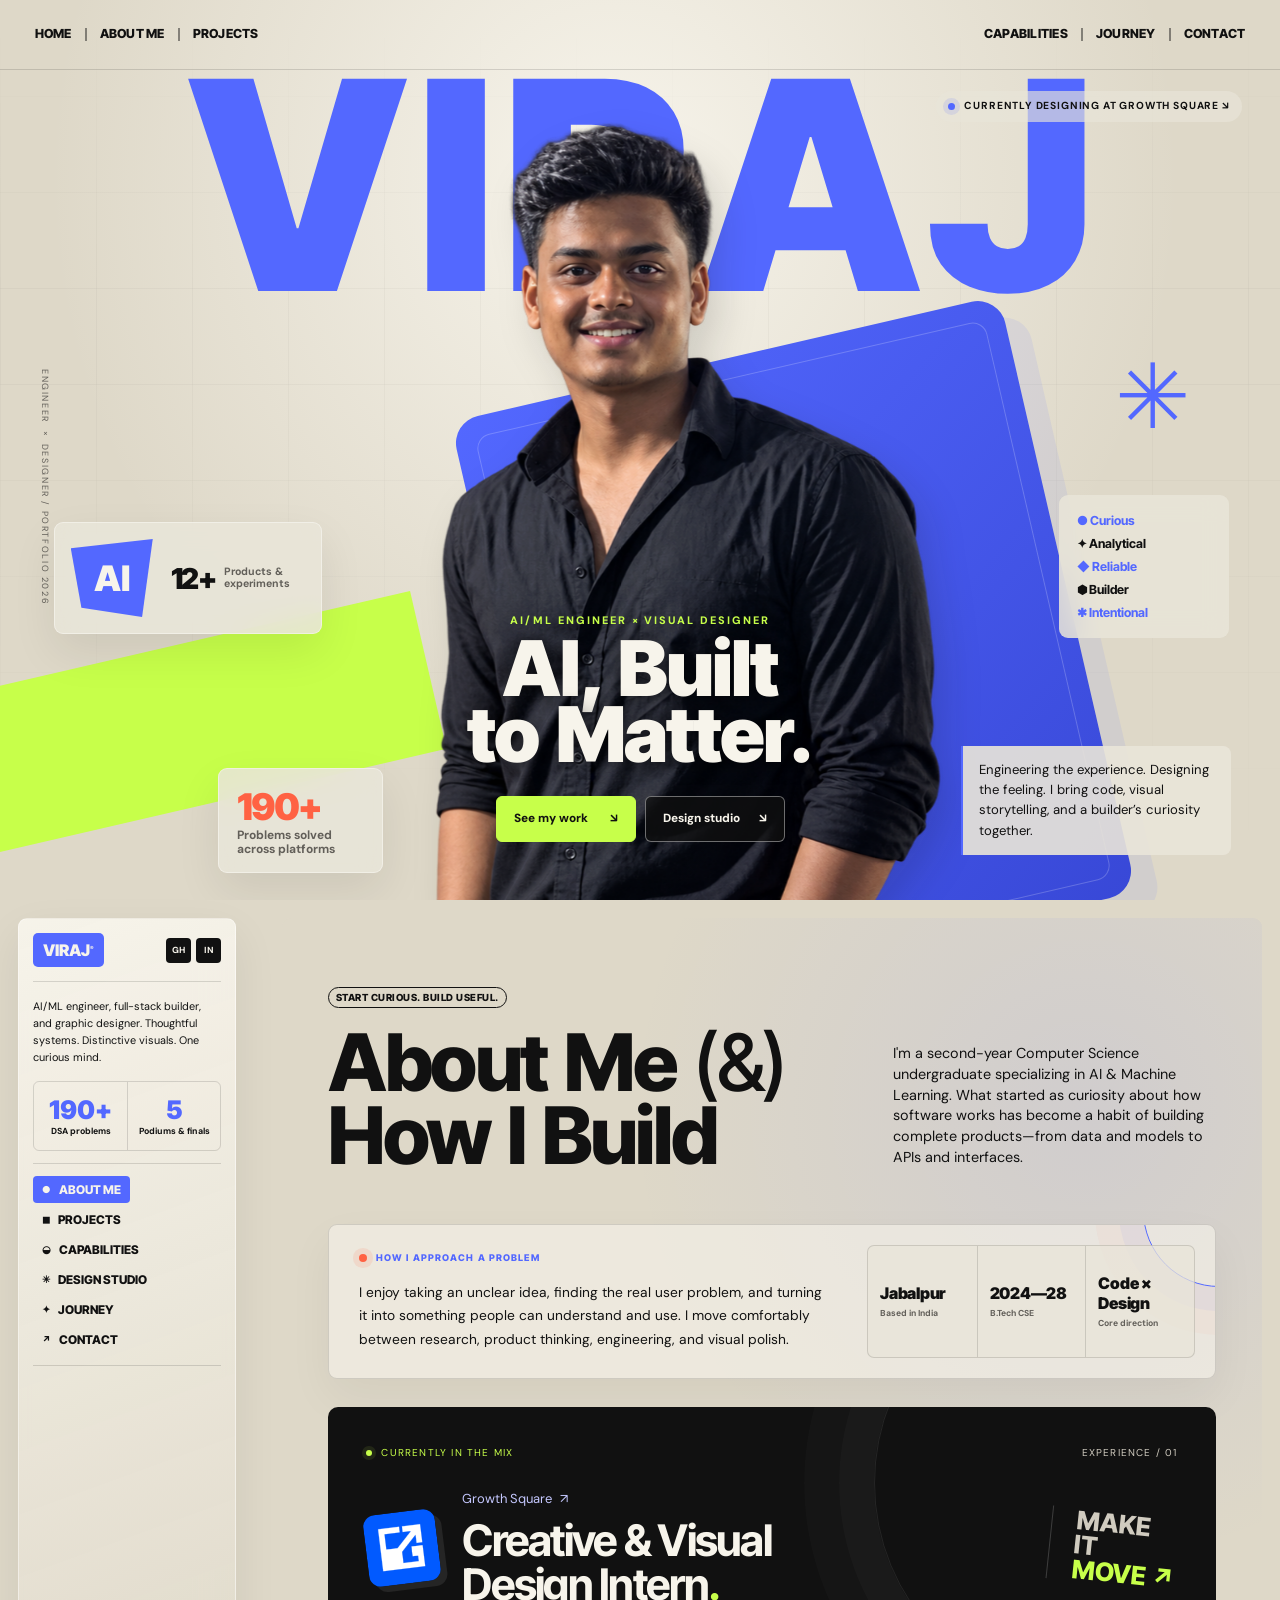
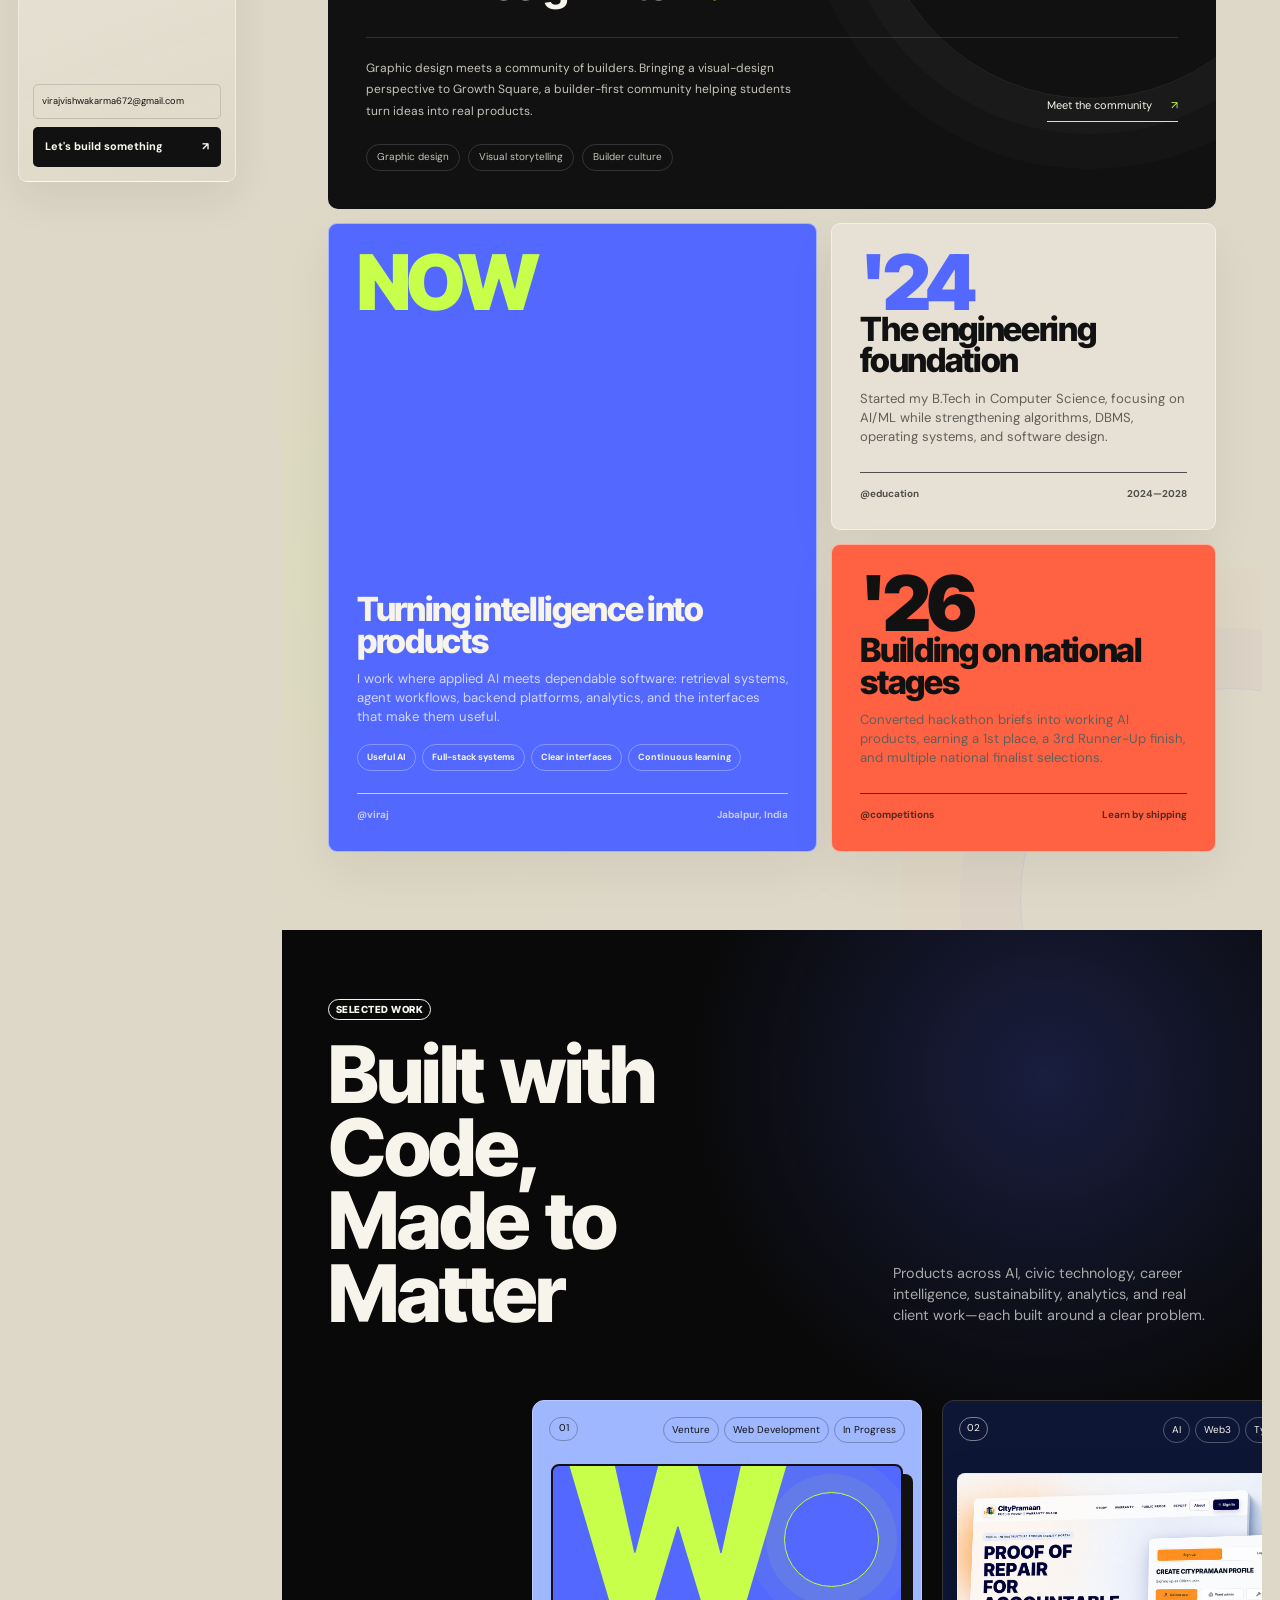
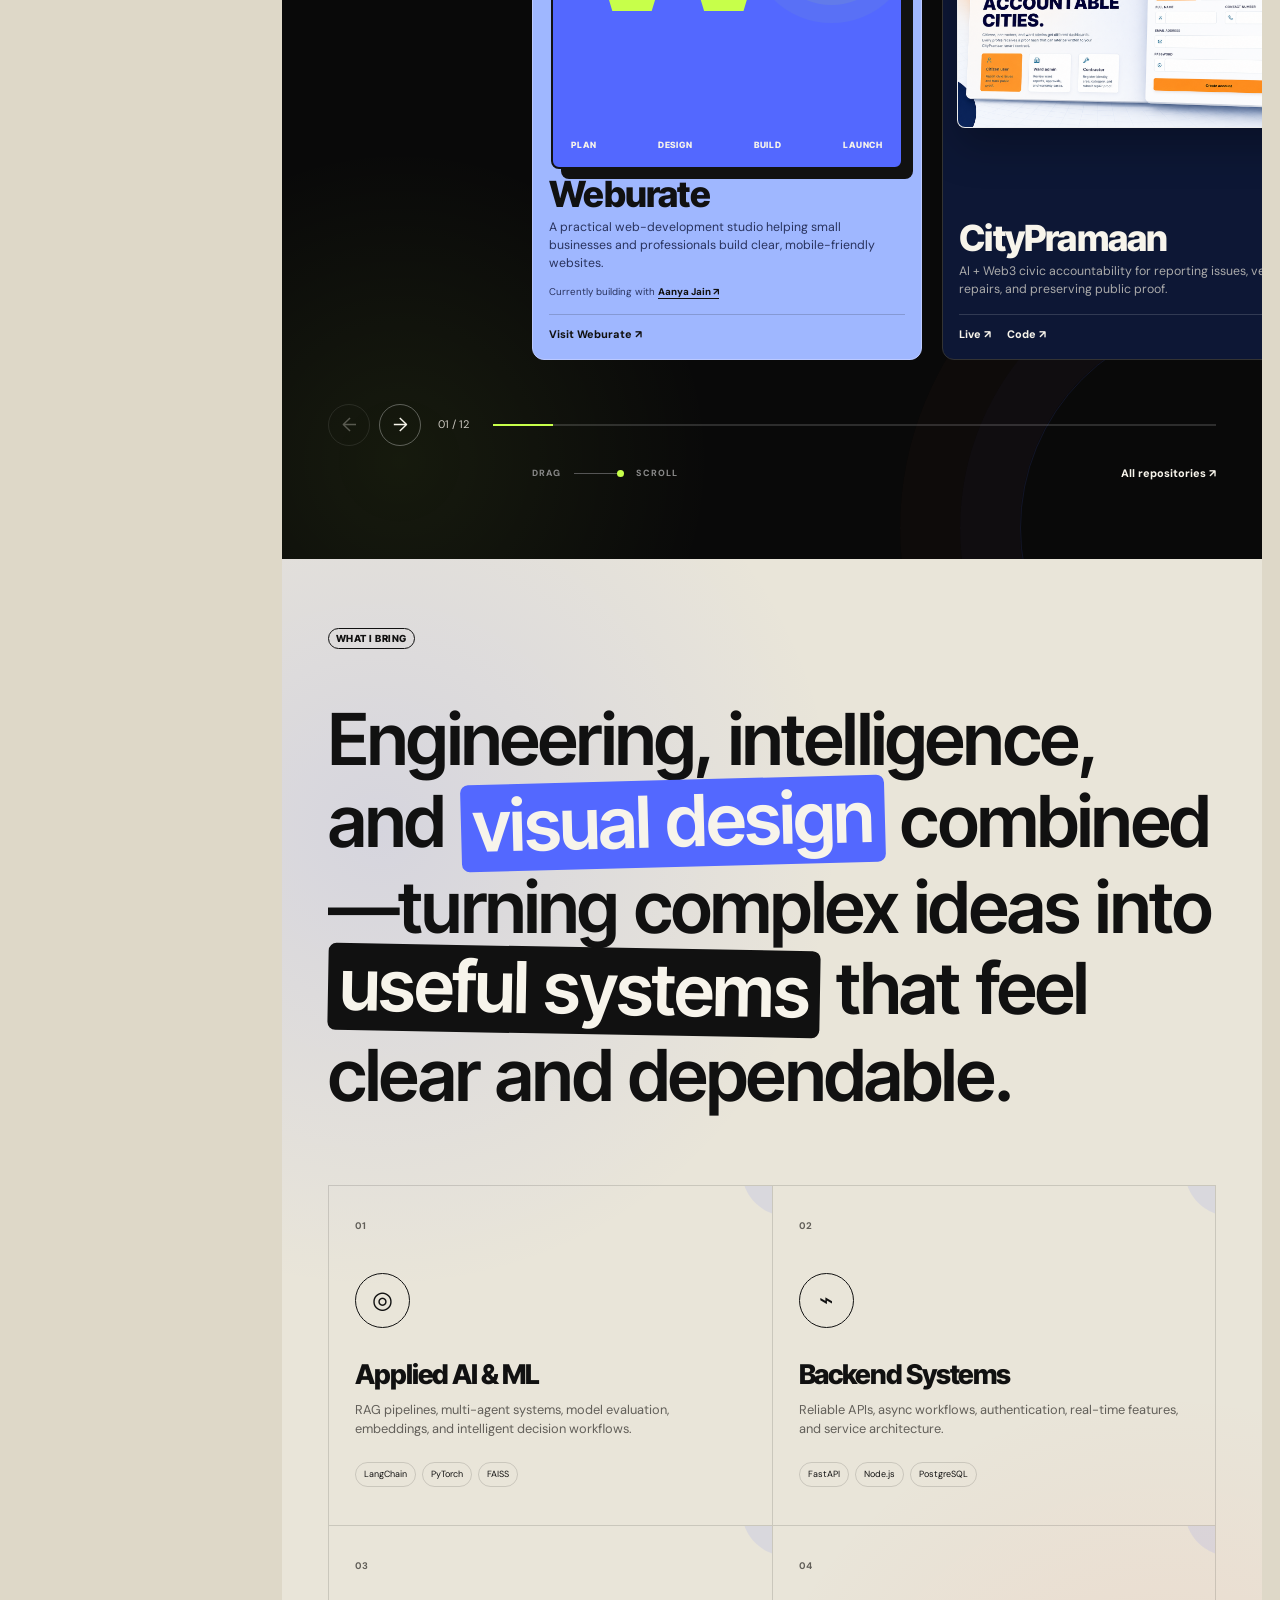
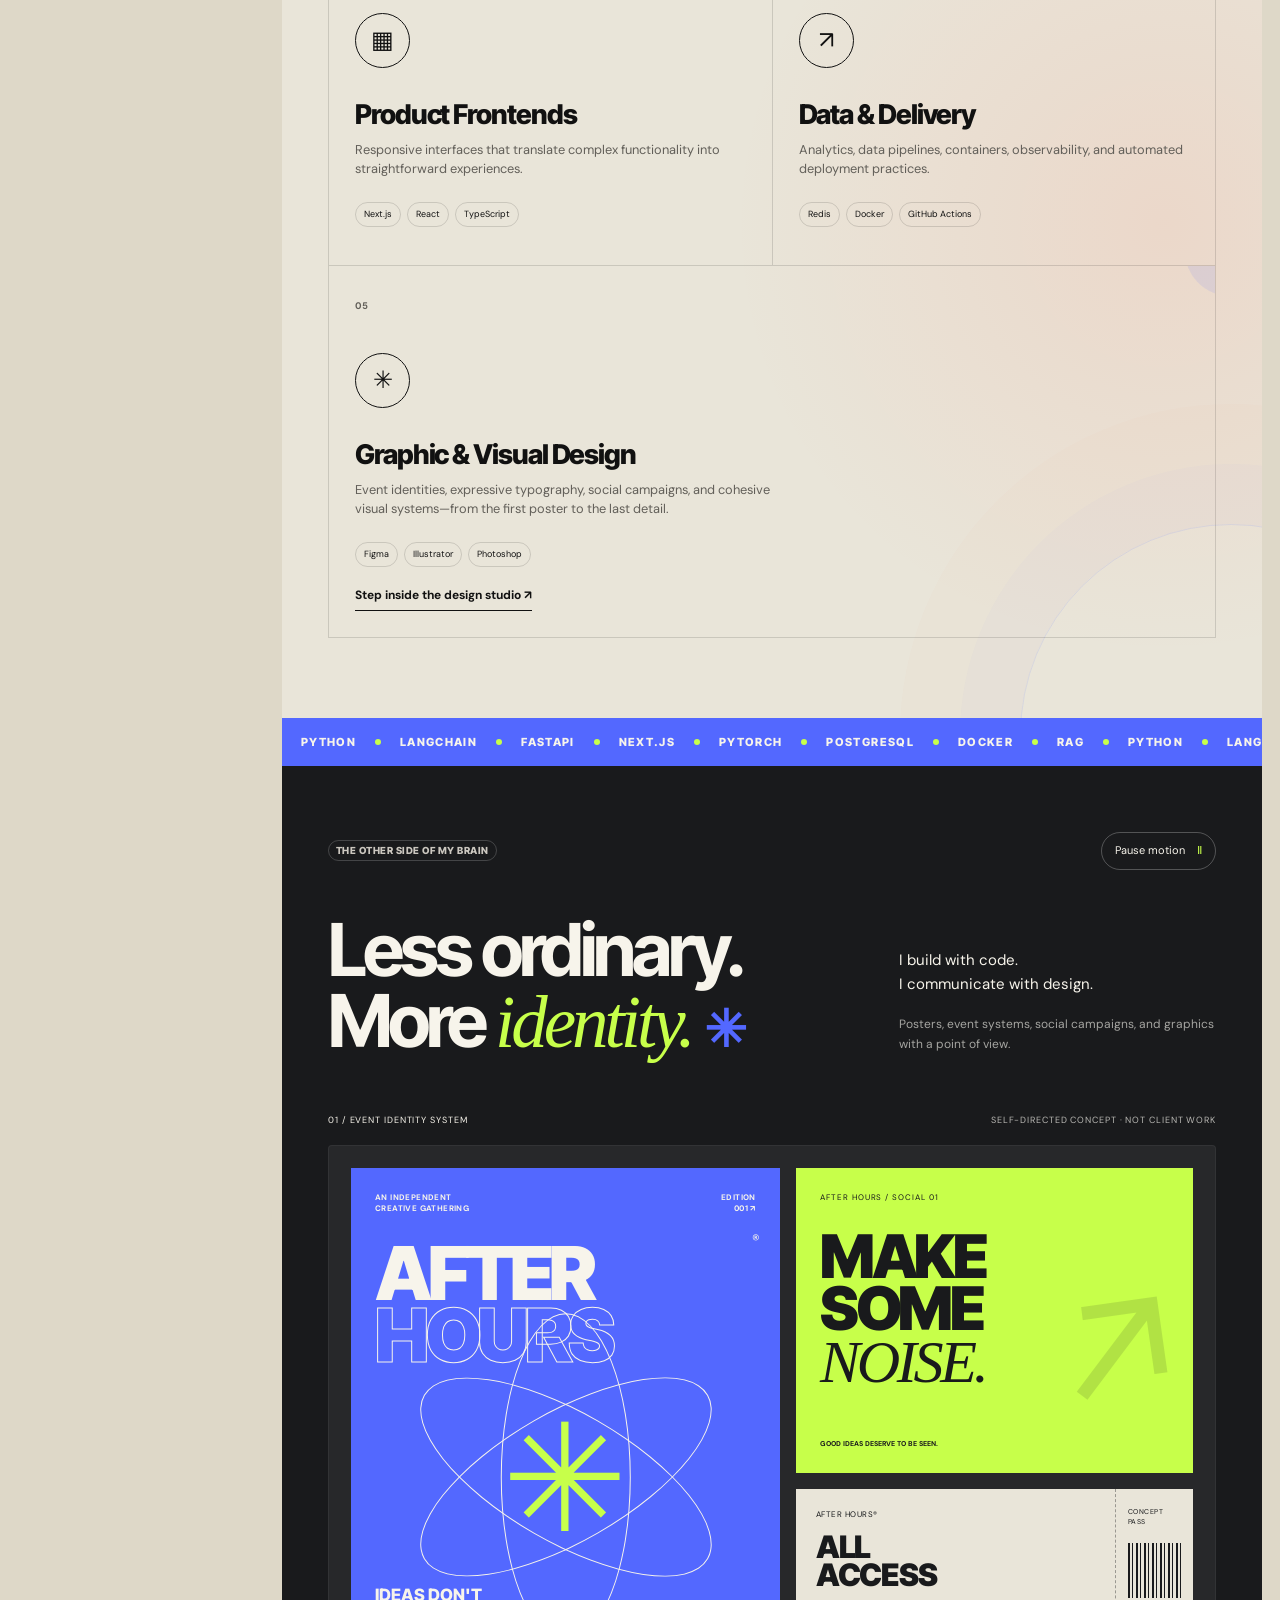
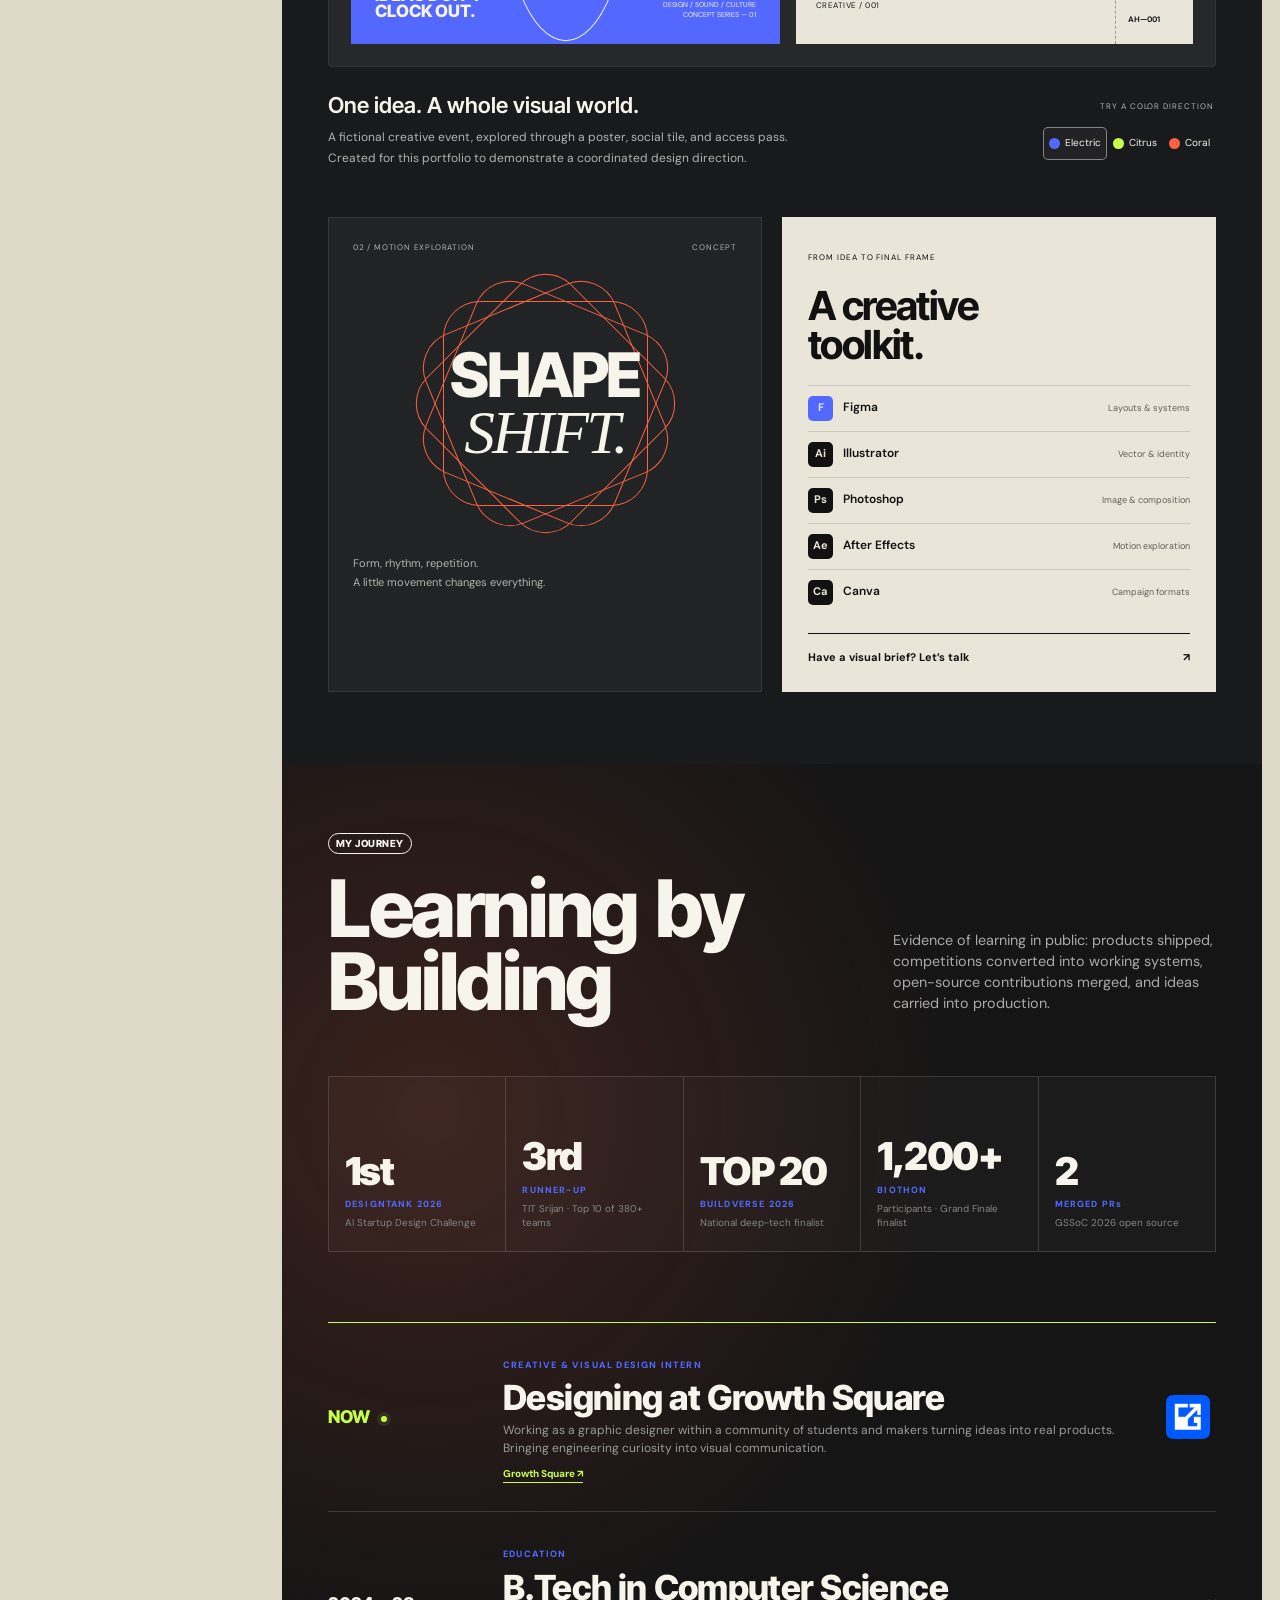
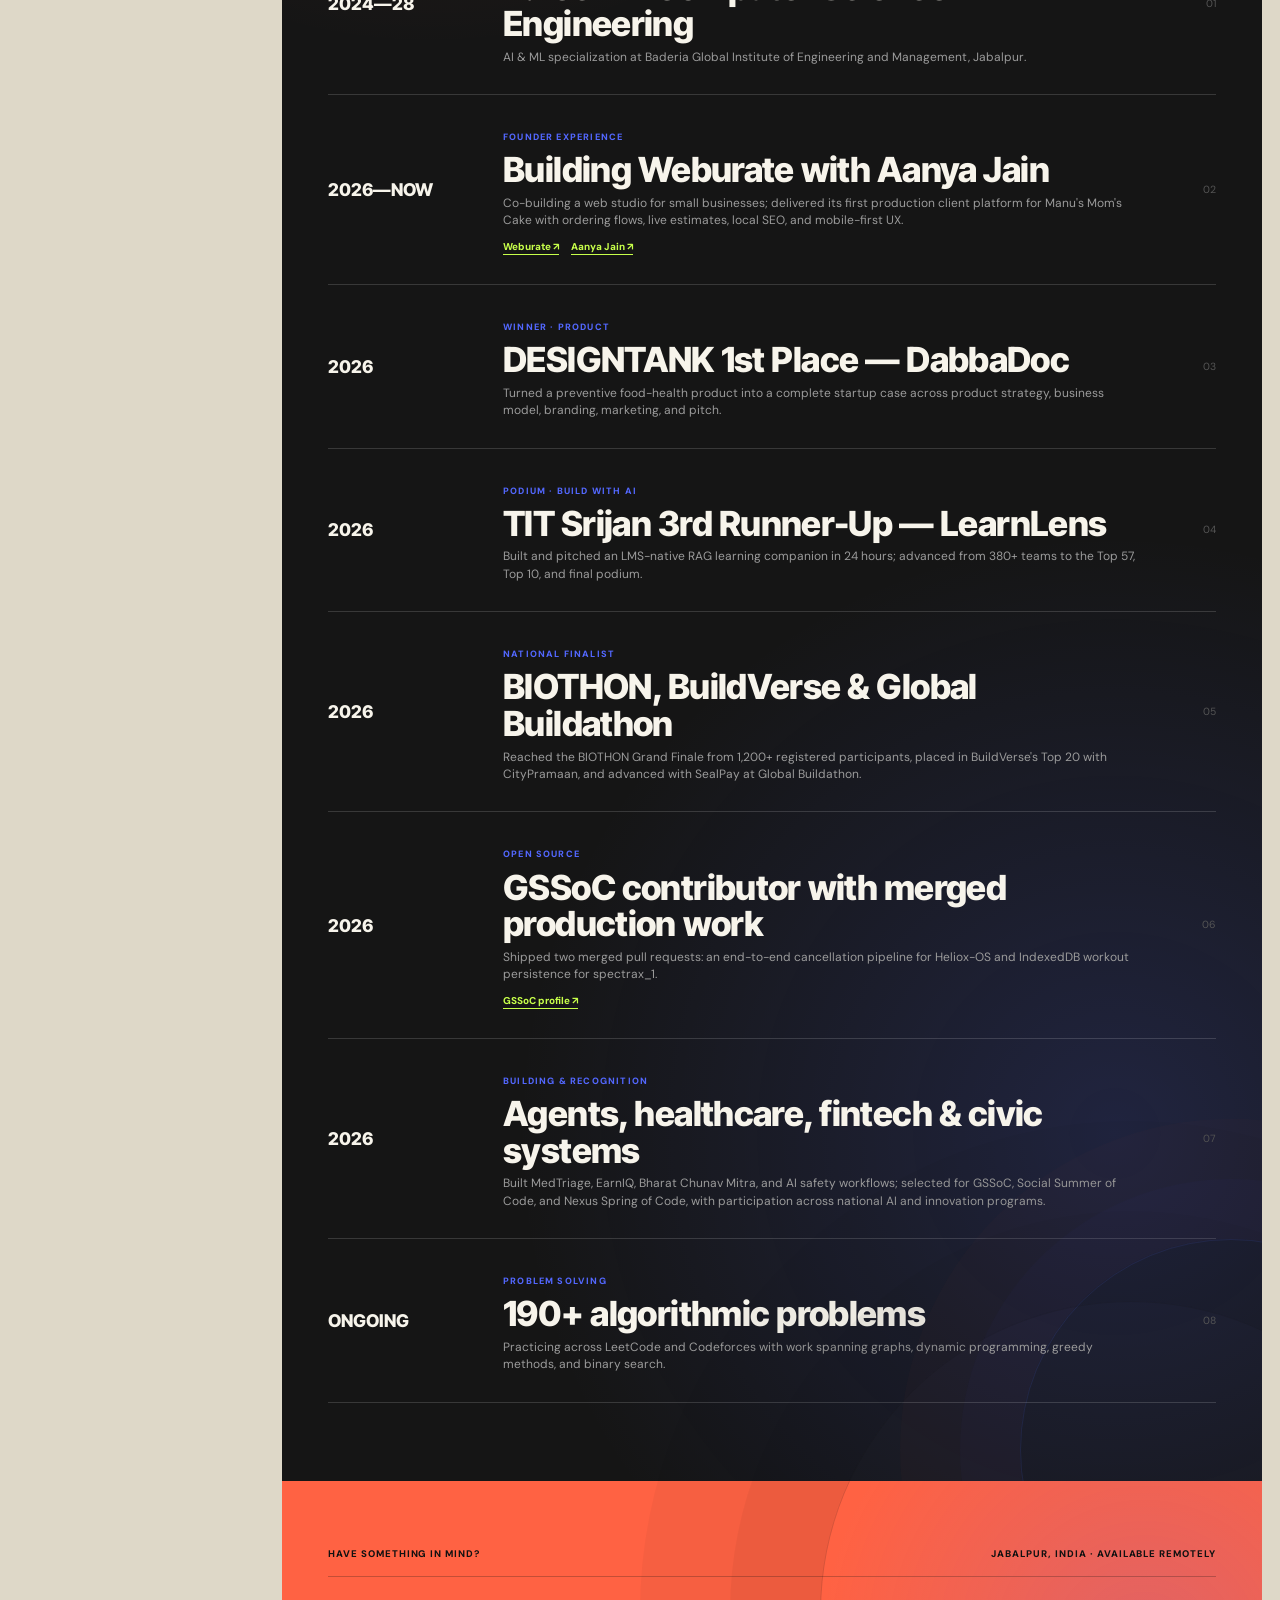
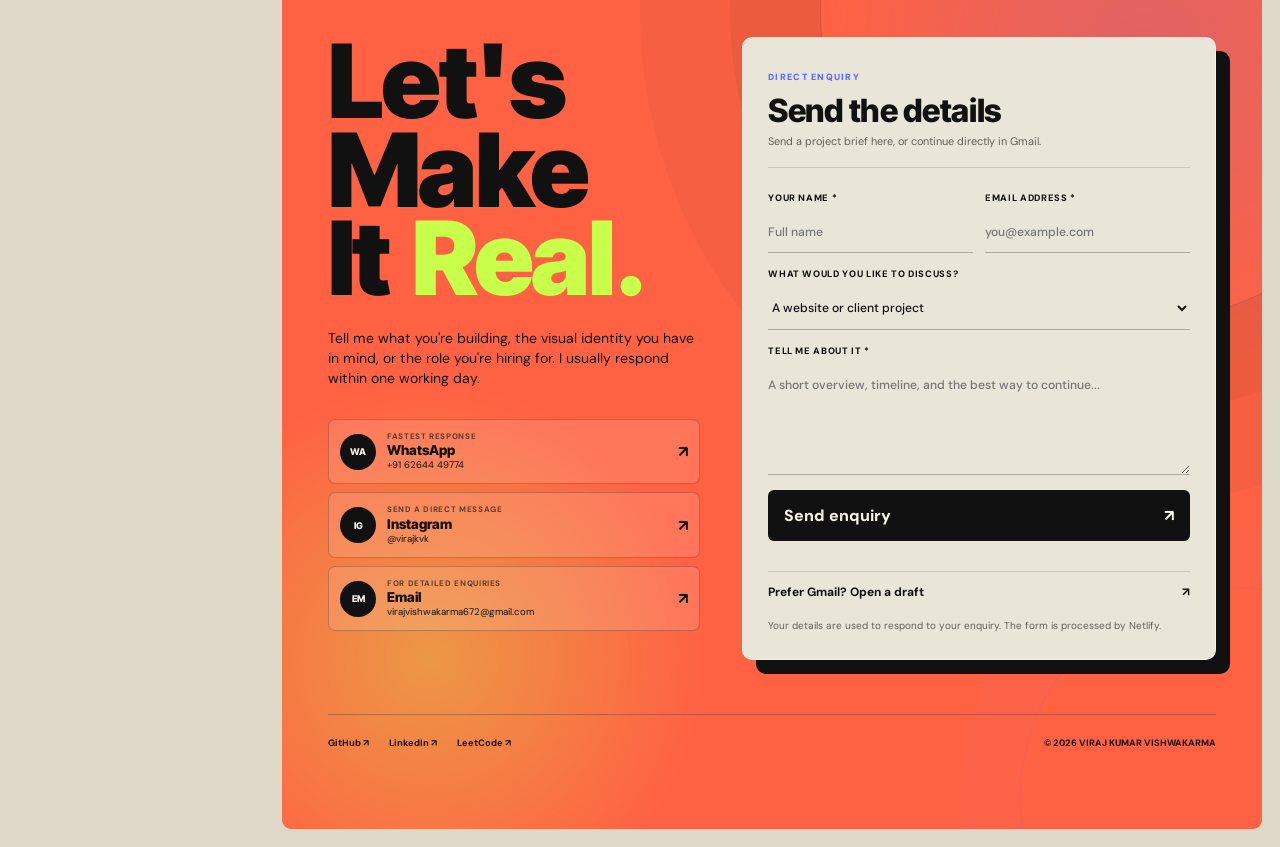
==== commit d6ce275d: "Replace hero portrait and redesign background with cobalt and lime geometry" ====
--- a/index.html
+++ b/index.html
@@ -54,12 +54,11 @@
       <a href="#contact">Contact <span>06</span></a>
     </nav>
 
+    <div class="hero-atmosphere" aria-hidden="true"><div class="hero-blue-panel"></div><div class="hero-lime-panel"></div><div class="hero-registration">✳</div><div class="hero-edition">ENGINEER × DESIGNER / PORTFOLIO 2026</div></div>
     <div class="hero-name" aria-hidden="true"><span>V</span><span>I</span><span>R</span><span>A</span><span>J</span></div>
 
     <div class="hero-portrait" aria-label="Portrait of Viraj Kumar Vishwakarma">
-      <div class="portrait-halo"></div>
-      <img src="assets/profile-viraj-cutout-v2.png" alt="Viraj Kumar Vishwakarma in a dark suit" width="1678" height="937">
-      <div class="portrait-overlay"></div>
+      <img src="assets/viraj-portrait-2026.png" alt="Viraj Kumar Vishwakarma wearing a black shirt" width="1203" height="1308" fetchpriority="high">
     </div>
 
     <div class="hero-chip hero-chip-left">
--- a/studio.css
+++ b/studio.css
@@ -1,4 +1,32 @@
 /* The studio extends the existing paper / cobalt / coral / lime identity. */
+.hero { background: radial-gradient(ellipse at 48% 20%, #f7f4eb 0%, transparent 60%), var(--paper); }
+.hero::before { opacity: .23; background-size: 96px 96px; mask-image: linear-gradient(to bottom, transparent, black 35%, transparent); }
+.hero::after { display: none; }
+.hero-atmosphere { position: absolute; z-index: 0; inset: 0; overflow: hidden; pointer-events: none; }
+.hero-blue-panel { position: absolute; width: 44%; height: 68%; left: 40%; top: 39%; border-radius: 28px; background: linear-gradient(145deg, #5368ff, #3848d7); transform: rotate(-13deg); box-shadow: 22px 22px 0 #5368ff18; }
+.hero-blue-panel::after { content: ''; position: absolute; inset: 20px; border: 1px solid #ffffff35; border-radius: 15px; }
+.hero-lime-panel { position: absolute; width: 41%; height: 18%; left: -7%; top: 72%; transform: rotate(-13deg); background: var(--acid); }
+.hero-registration { position: absolute; right: 7%; top: 39%; color: var(--blue); font: 400 90px/1 var(--display); animation: studio-spin 35s linear infinite; }
+.hero-edition { position: absolute; left: 3%; top: 41%; font-size: 9px; letter-spacing: .18em; color: var(--muted); writing-mode: vertical-rl; }
+.hero-portrait { width: min(76vw,1080px); height: 90%; bottom: 0; }
+.hero-portrait img { width: 100%; height: 100%; object-fit: cover; object-position: 50% 8%; transform: none; animation: none; filter: drop-shadow(12px 18px 18px #11111125); }
+.hero-title-block { text-shadow: 0 2px 18px #0009; }
+.hero-summary { background: #e9e5d9e8; padding: 14px 16px; border-left: 2px solid var(--blue); border-radius: 0 8px 8px 0; }
+@media (max-width: 840px) {
+  .hero-portrait { width: 125vw; height: 81%; bottom: 0; }
+  .hero-portrait img { object-position: 50% 5%; }
+  .hero-blue-panel { width: 68%; height: 60%; left: 29%; top: 44%; border-radius: 20px; }
+  .hero-lime-panel { width: 60%; left: -20%; top: 69%; height: 16%; }
+  .hero-registration { font-size: 65px; top: 37%; right: 7%; }
+  .hero-edition { top: 38%; left: 5%; font-size: 8px; }
+}
+@media (max-width: 560px) {
+  .hero-portrait { width: 152vw; height: 77%; bottom: 0; }
+  .hero-portrait img { object-position: 50% top; }
+  .hero-blue-panel { top: 42%; left: 27%; width: 76%; }
+  .hero-title-block { bottom: 4%; }
+  .hero-registration { top: 35%; font-size: 48px; right: 7%; }
+}
 body { -webkit-user-select: auto; user-select: auto; }
 :focus-visible { outline: 3px solid var(--blue); outline-offset: 5px; }
 .section-dark :focus-visible, .section-ink :focus-visible, .design-studio :focus-visible { outline-color: var(--acid); }
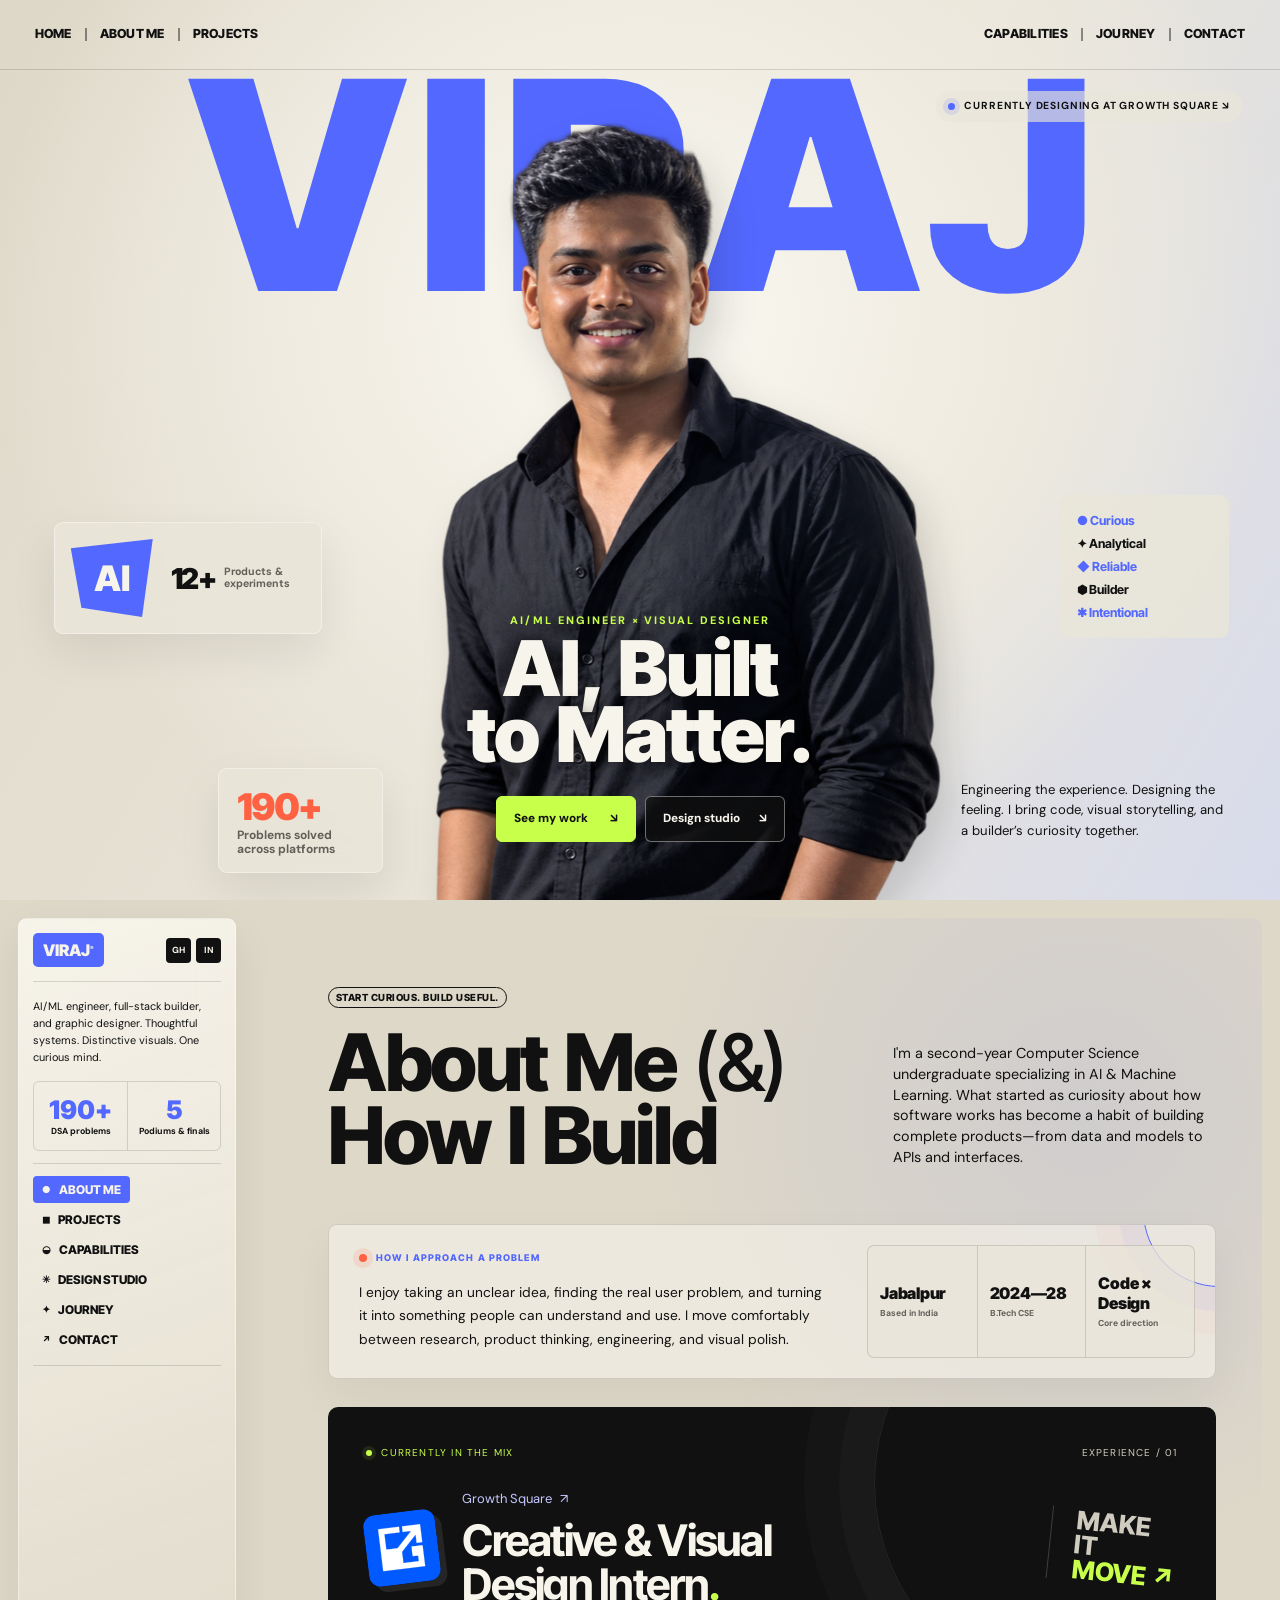
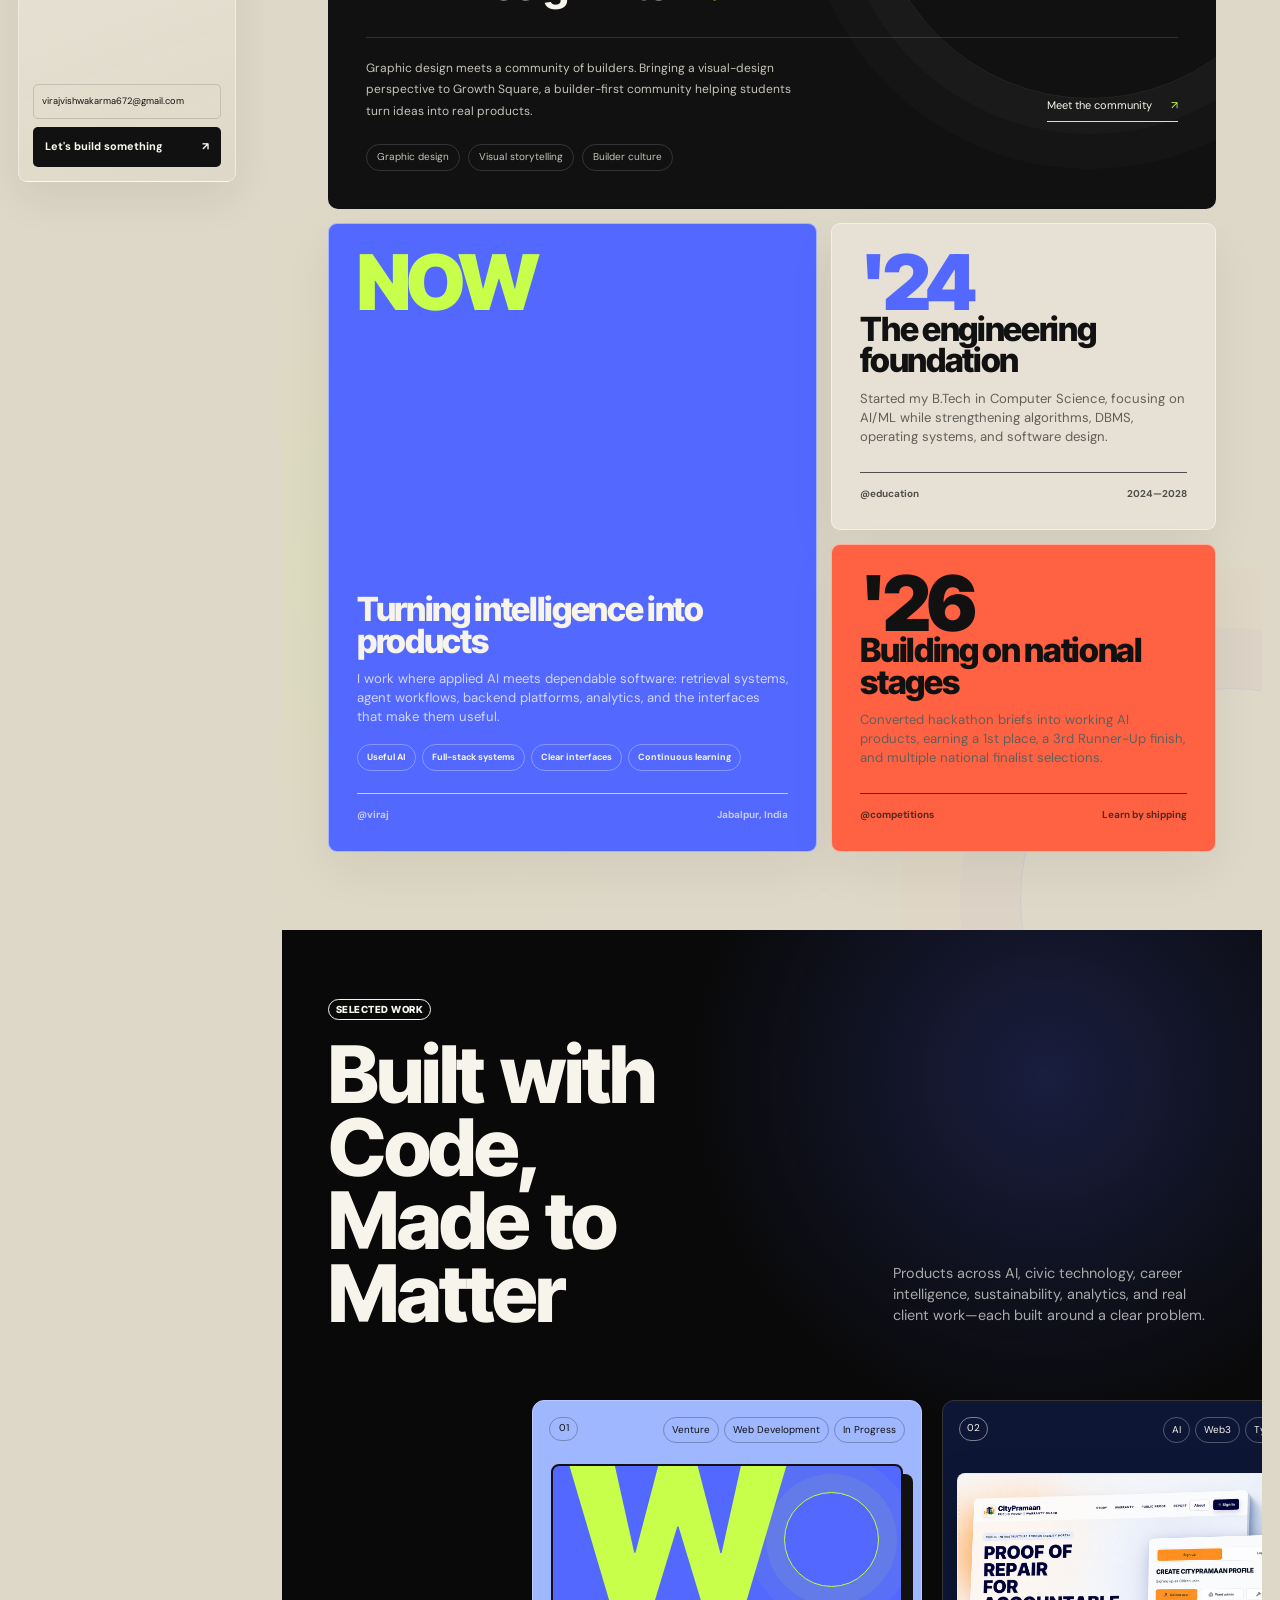
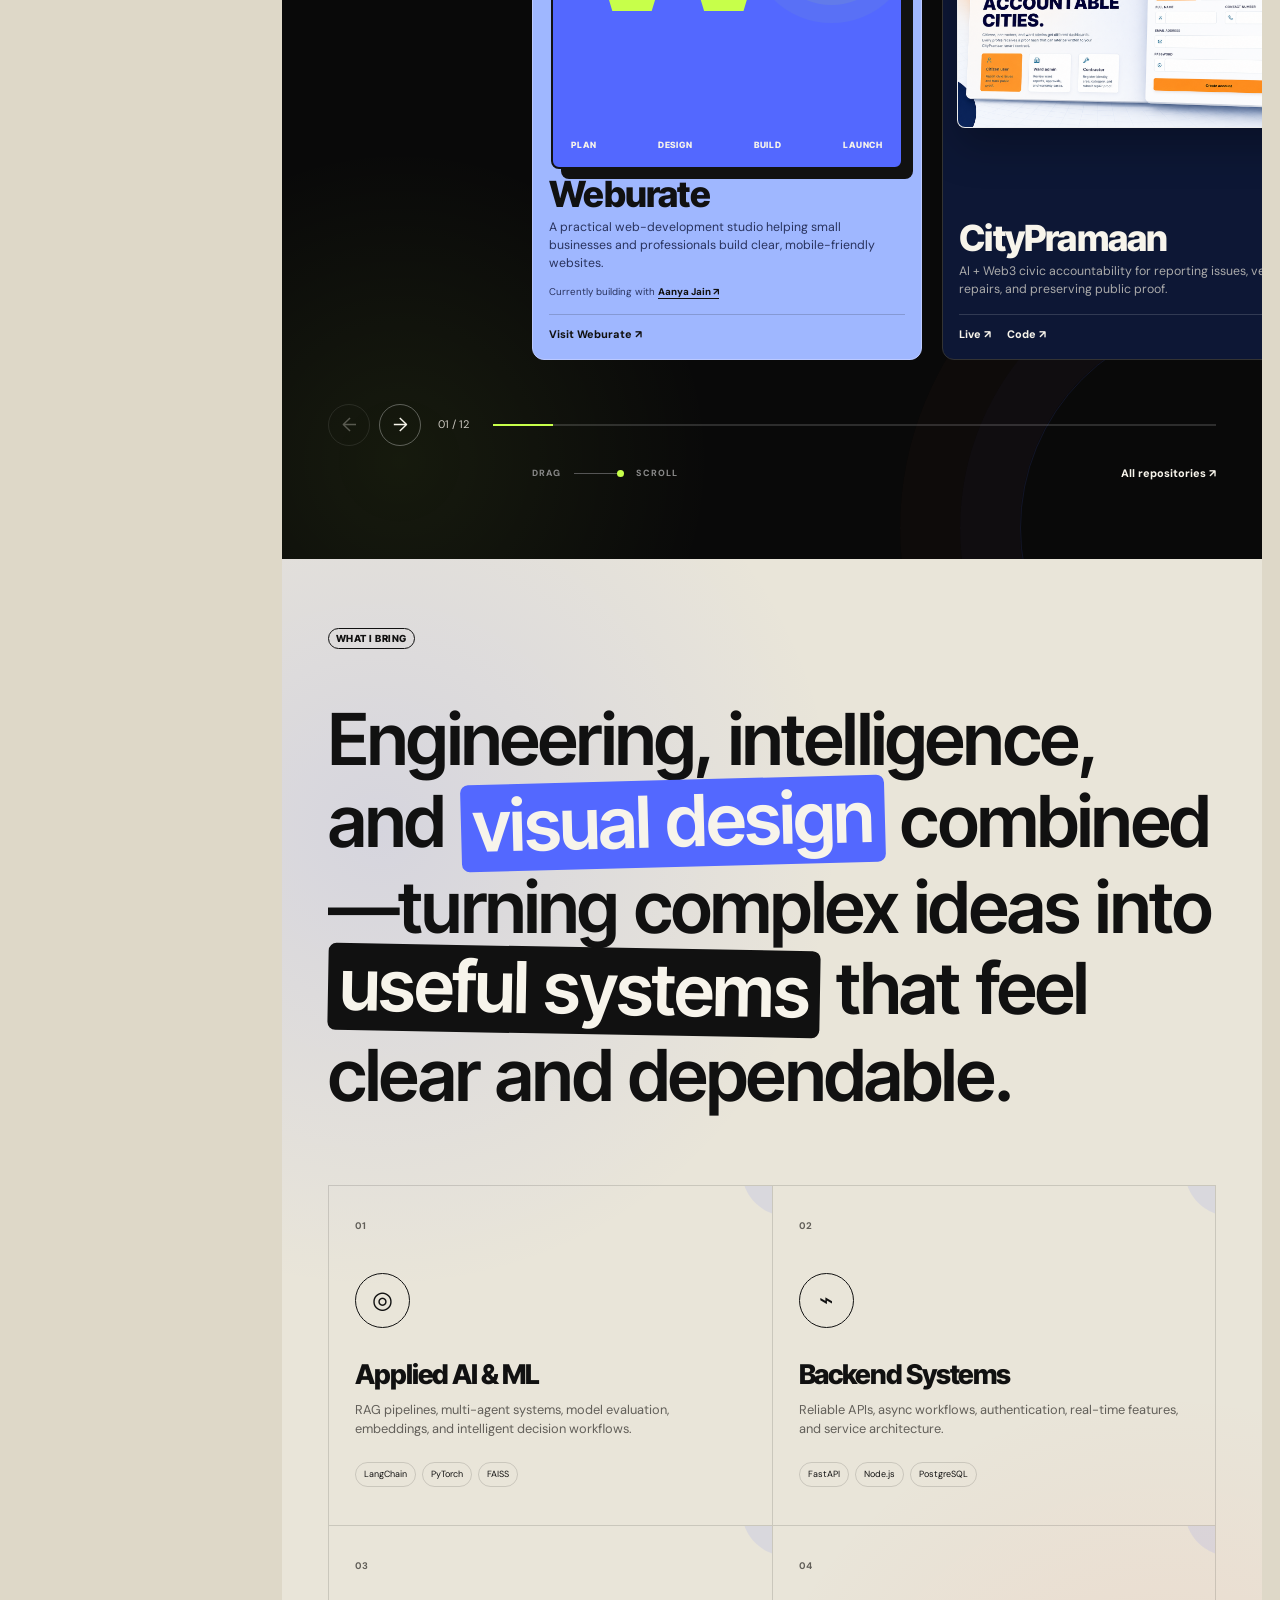
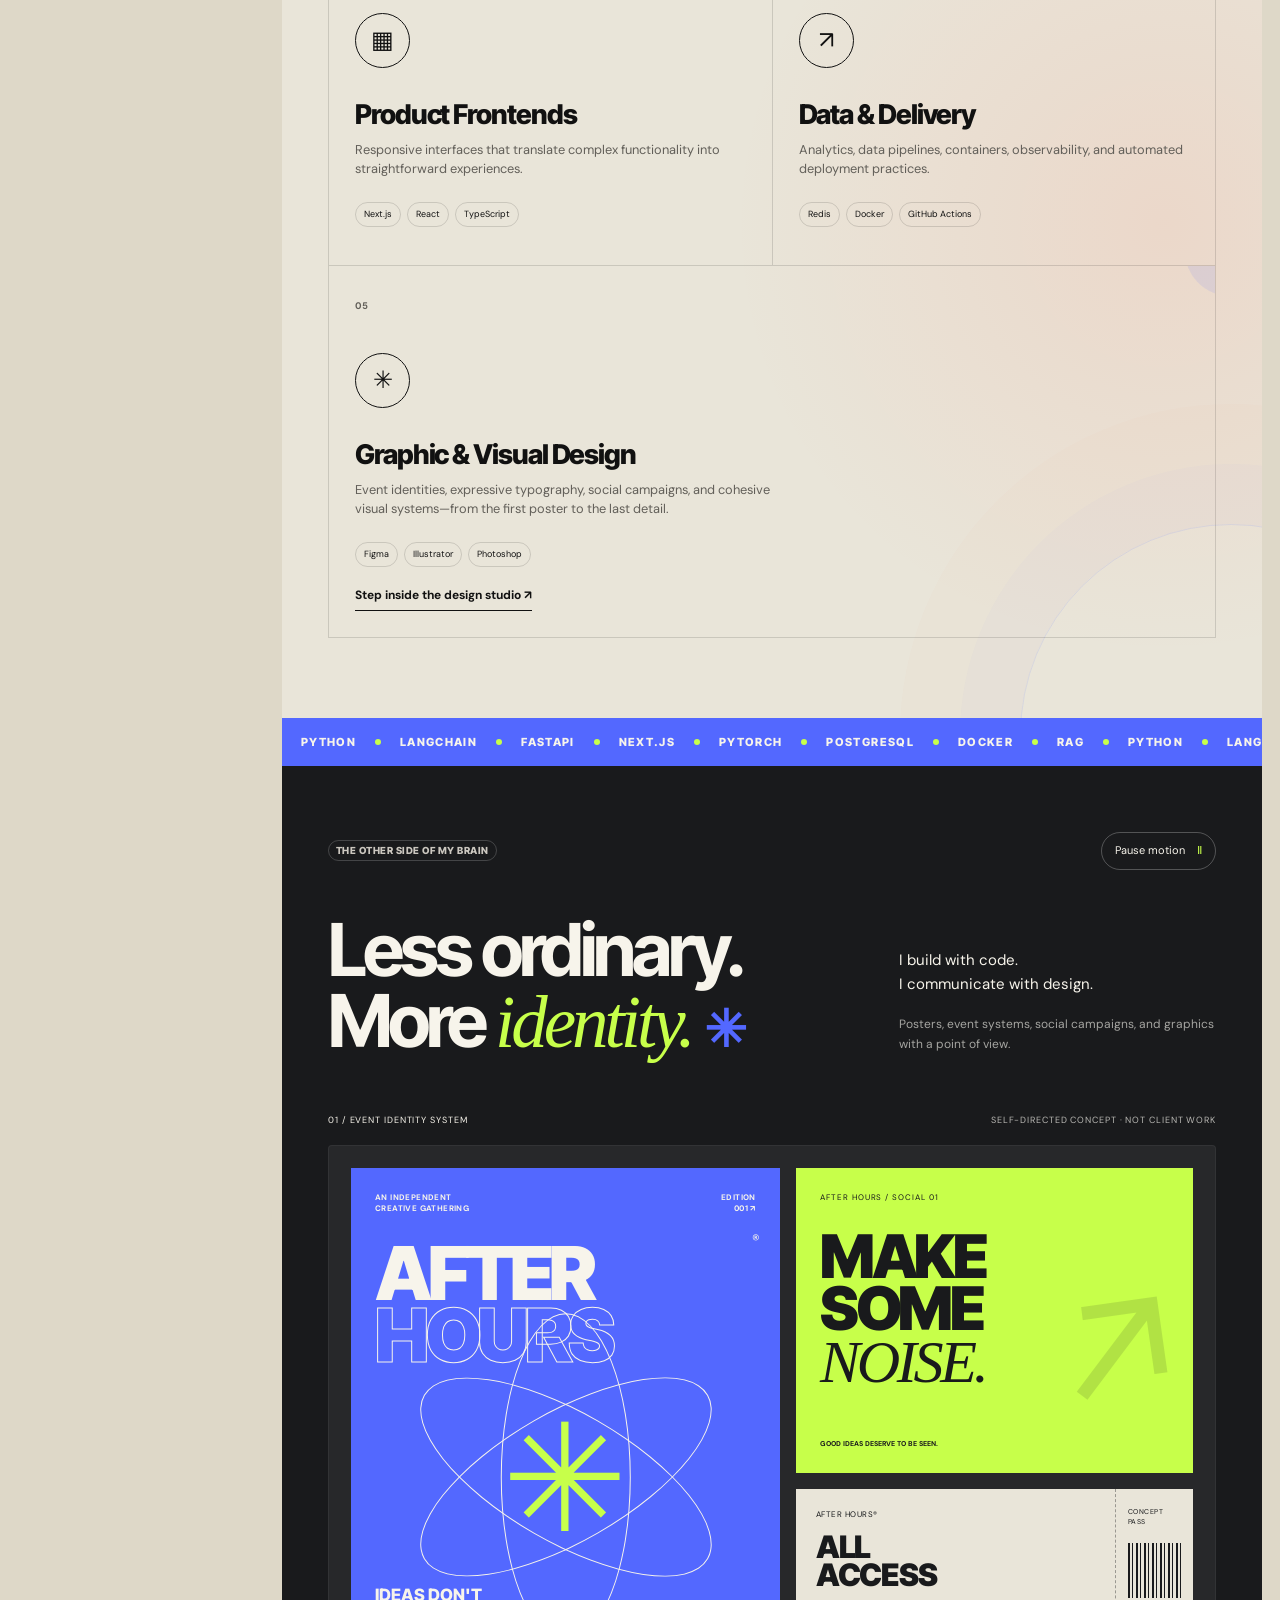
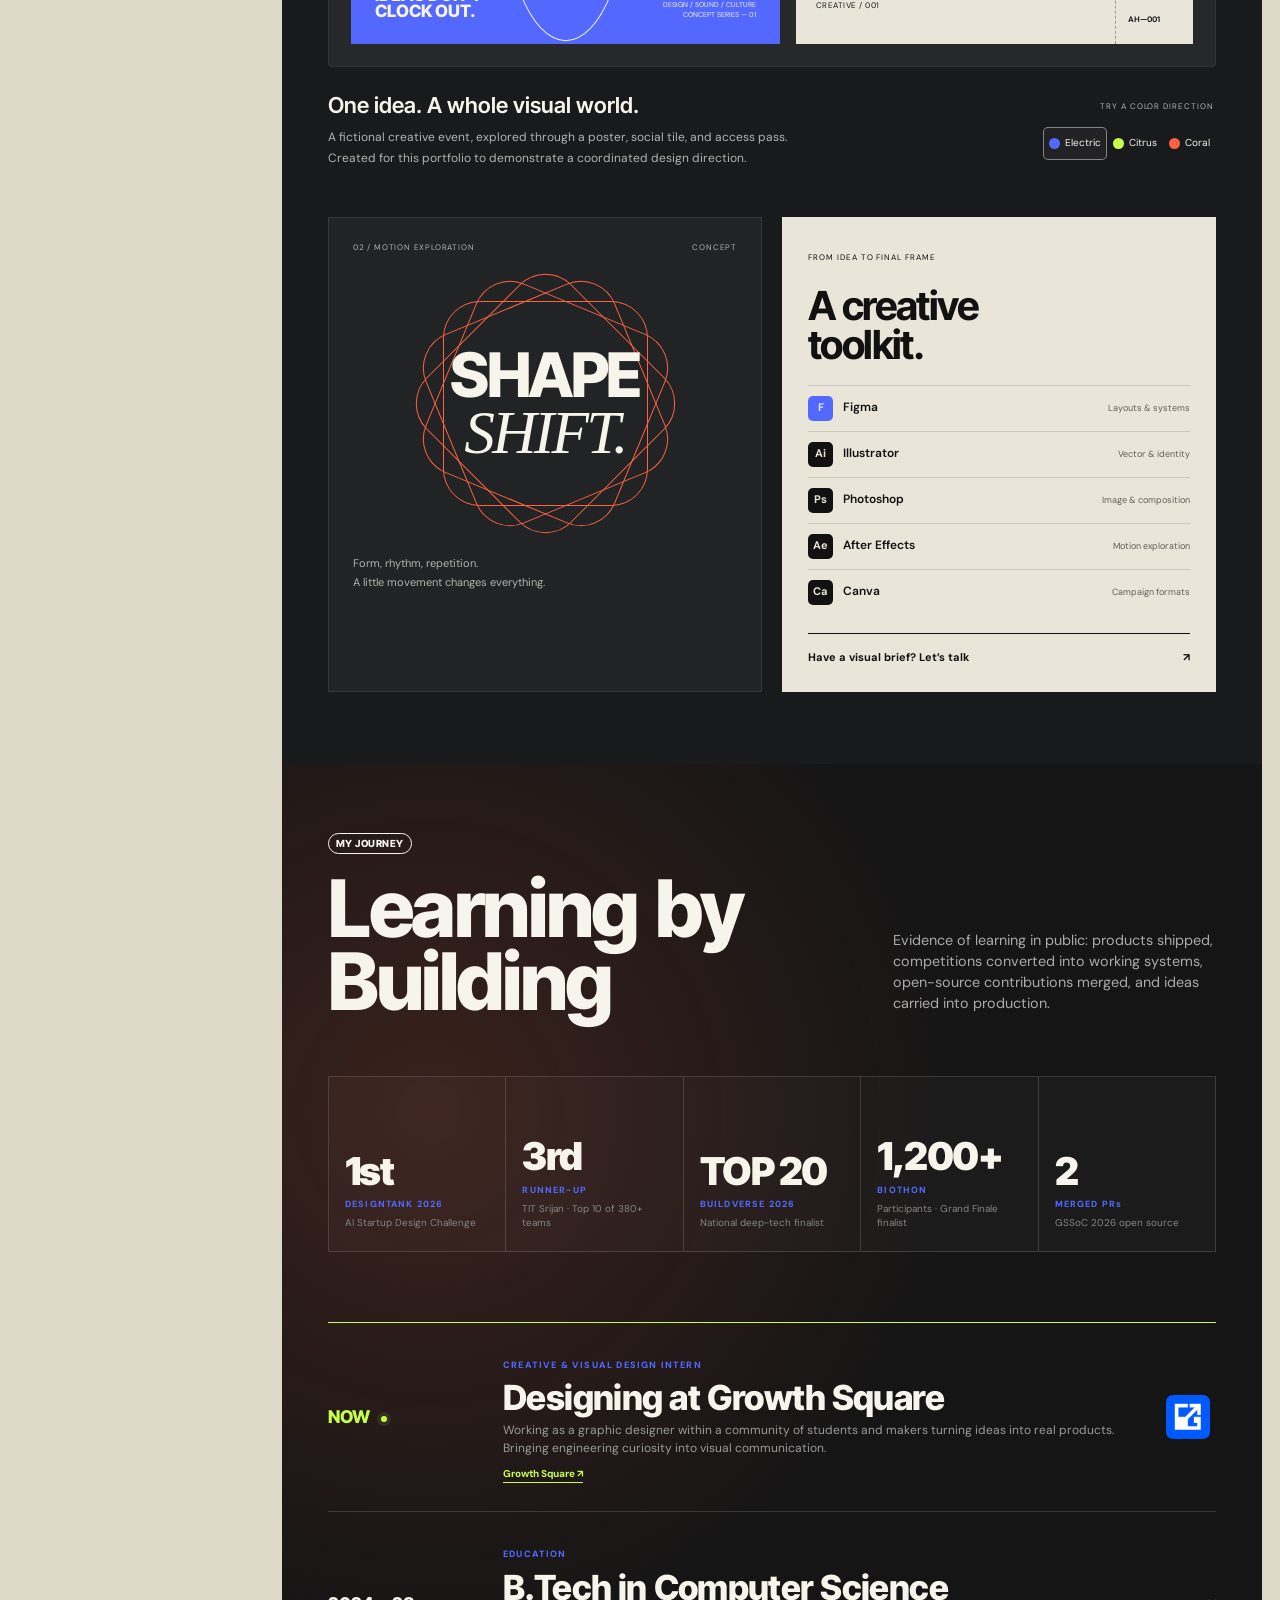
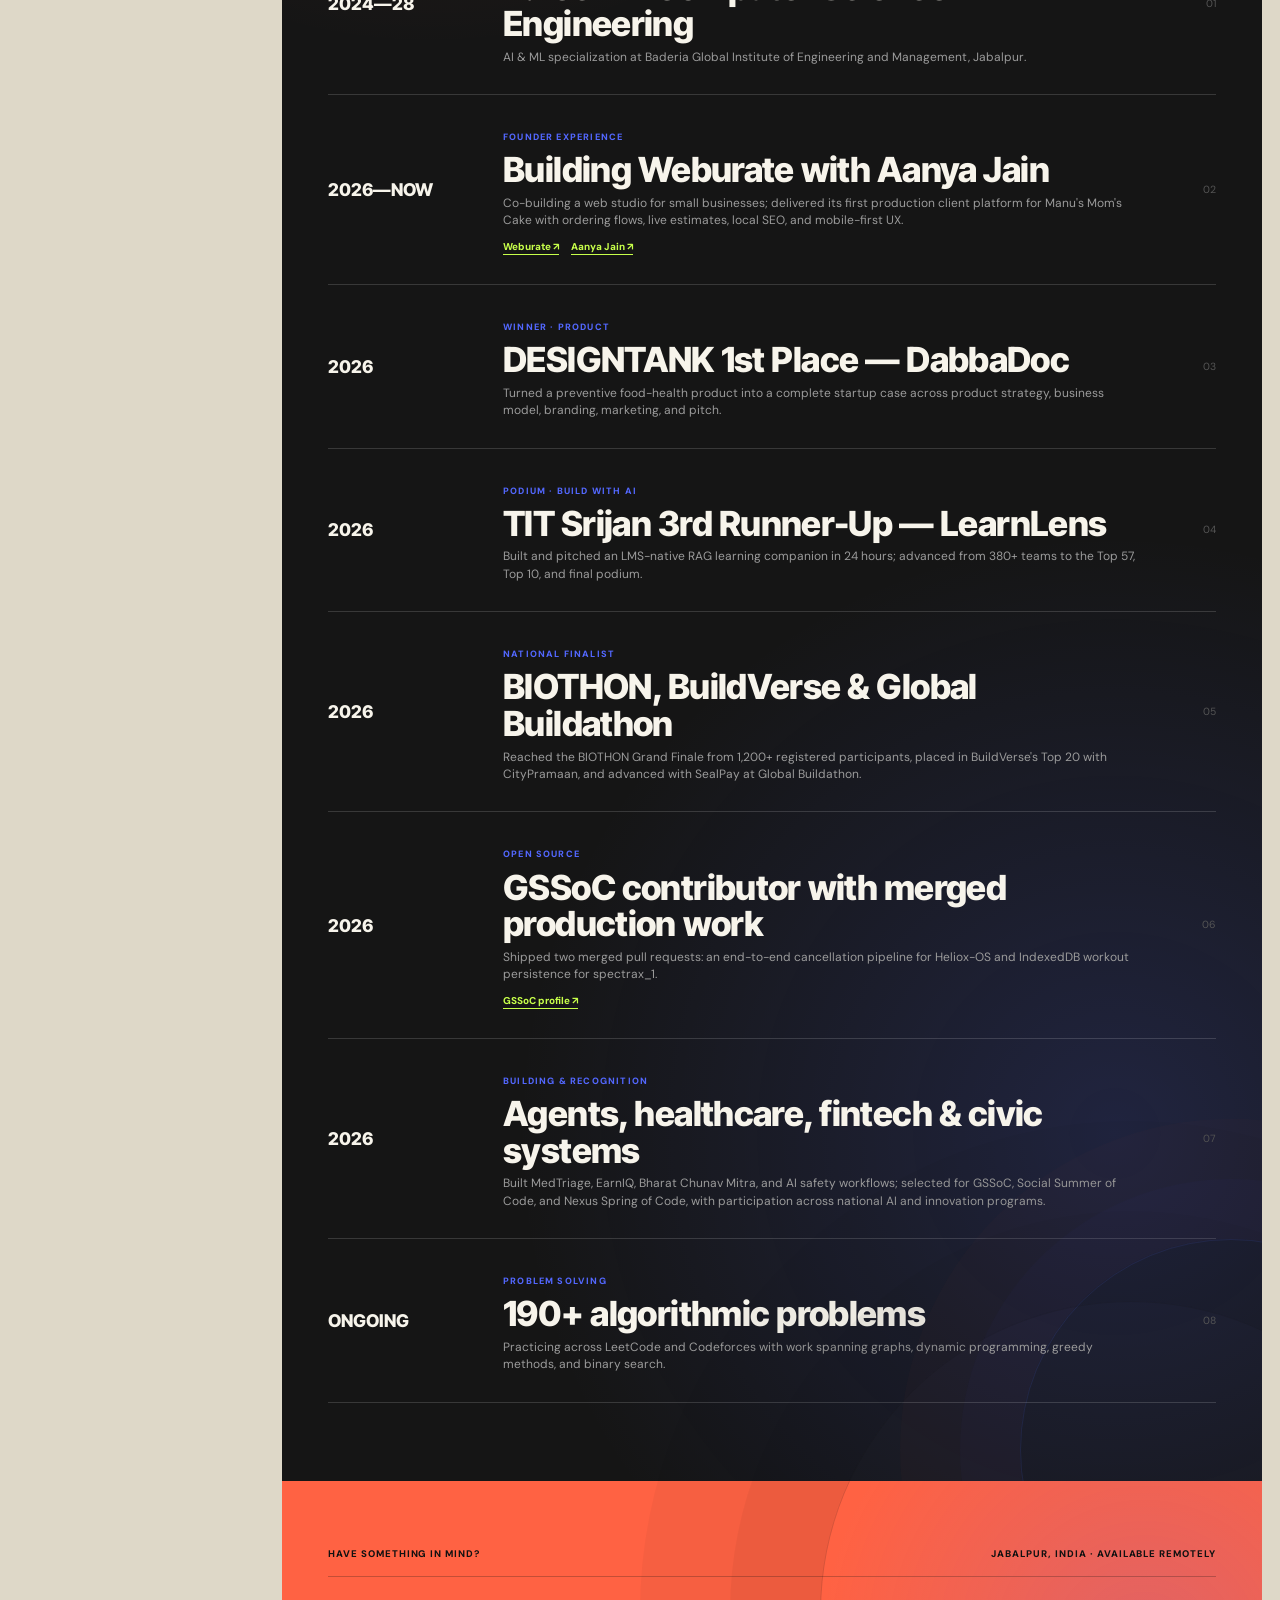
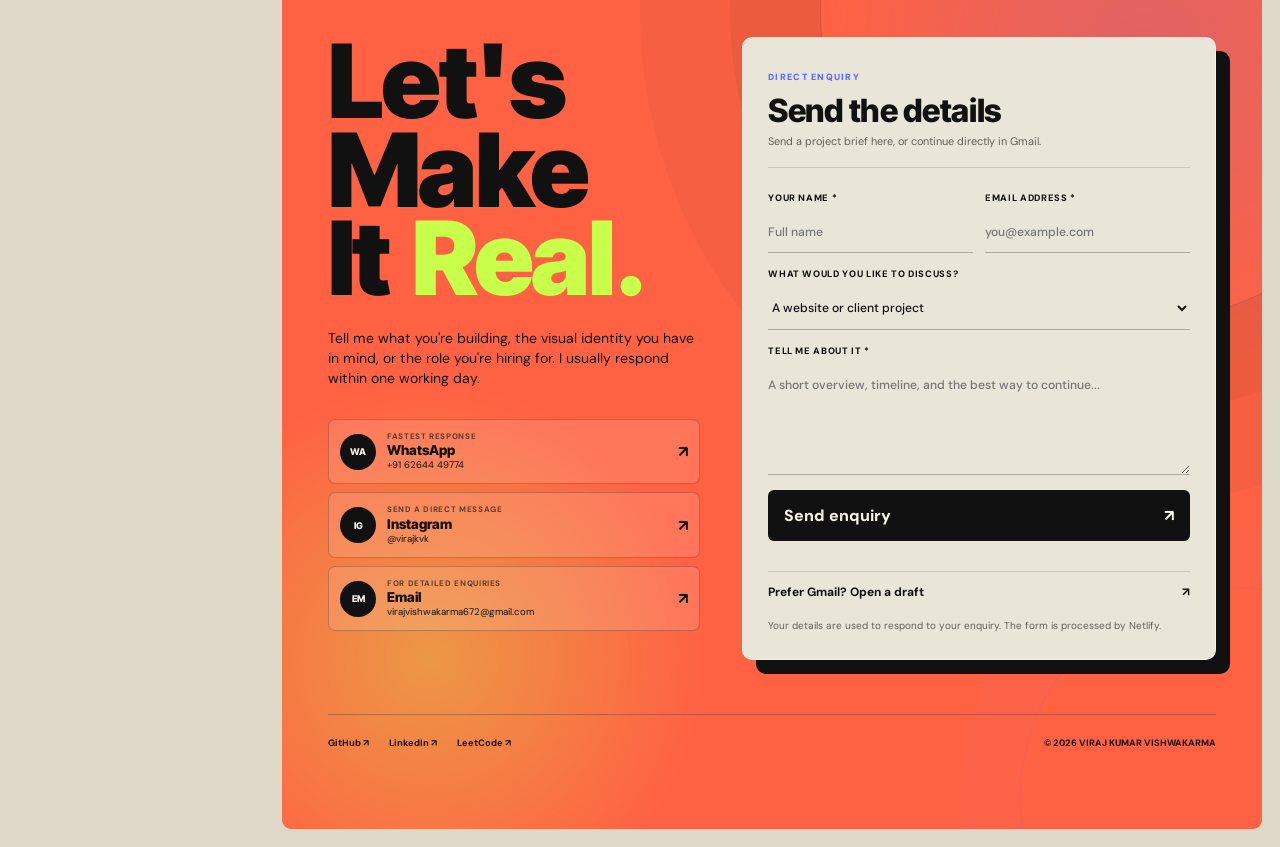
==== commit d72ee7b3: "Refine hero with soft ivory background and subtle texture" ====
--- a/index.html
+++ b/index.html
@@ -54,7 +54,6 @@
       <a href="#contact">Contact <span>06</span></a>
     </nav>
 
-    <div class="hero-atmosphere" aria-hidden="true"><div class="hero-blue-panel"></div><div class="hero-lime-panel"></div><div class="hero-registration">✳</div><div class="hero-edition">ENGINEER × DESIGNER / PORTFOLIO 2026</div></div>
     <div class="hero-name" aria-hidden="true"><span>V</span><span>I</span><span>R</span><span>A</span><span>J</span></div>
 
     <div class="hero-portrait" aria-label="Portrait of Viraj Kumar Vishwakarma">
--- a/studio.css
+++ b/studio.css
@@ -1,31 +1,19 @@
 /* The studio extends the existing paper / cobalt / coral / lime identity. */
-.hero { background: radial-gradient(ellipse at 48% 20%, #f7f4eb 0%, transparent 60%), var(--paper); }
-.hero::before { opacity: .23; background-size: 96px 96px; mask-image: linear-gradient(to bottom, transparent, black 35%, transparent); }
+.hero { background: radial-gradient(ellipse at 50% 35%, #faf8f1 0%, #eeeadf 42%, transparent 72%), linear-gradient(120deg, #ded8c8, #e9e5d9 55%, #d8dbeb); }
+.hero::before { opacity: .16; background-image: radial-gradient(#7b7c89 .7px, transparent .7px); background-size: 18px 18px; mask-image: linear-gradient(to bottom, transparent 8%, black 38%, transparent 95%); }
 .hero::after { display: none; }
-.hero-atmosphere { position: absolute; z-index: 0; inset: 0; overflow: hidden; pointer-events: none; }
-.hero-blue-panel { position: absolute; width: 44%; height: 68%; left: 40%; top: 39%; border-radius: 28px; background: linear-gradient(145deg, #5368ff, #3848d7); transform: rotate(-13deg); box-shadow: 22px 22px 0 #5368ff18; }
-.hero-blue-panel::after { content: ''; position: absolute; inset: 20px; border: 1px solid #ffffff35; border-radius: 15px; }
-.hero-lime-panel { position: absolute; width: 41%; height: 18%; left: -7%; top: 72%; transform: rotate(-13deg); background: var(--acid); }
-.hero-registration { position: absolute; right: 7%; top: 39%; color: var(--blue); font: 400 90px/1 var(--display); animation: studio-spin 35s linear infinite; }
-.hero-edition { position: absolute; left: 3%; top: 41%; font-size: 9px; letter-spacing: .18em; color: var(--muted); writing-mode: vertical-rl; }
 .hero-portrait { width: min(76vw,1080px); height: 90%; bottom: 0; }
 .hero-portrait img { width: 100%; height: 100%; object-fit: cover; object-position: 50% 8%; transform: none; animation: none; filter: drop-shadow(12px 18px 18px #11111125); }
 .hero-title-block { text-shadow: 0 2px 18px #0009; }
-.hero-summary { background: #e9e5d9e8; padding: 14px 16px; border-left: 2px solid var(--blue); border-radius: 0 8px 8px 0; }
+.hero-summary { padding: 14px 0; background: transparent; border: 0; }
 @media (max-width: 840px) {
   .hero-portrait { width: 125vw; height: 81%; bottom: 0; }
   .hero-portrait img { object-position: 50% 5%; }
-  .hero-blue-panel { width: 68%; height: 60%; left: 29%; top: 44%; border-radius: 20px; }
-  .hero-lime-panel { width: 60%; left: -20%; top: 69%; height: 16%; }
-  .hero-registration { font-size: 65px; top: 37%; right: 7%; }
-  .hero-edition { top: 38%; left: 5%; font-size: 8px; }
 }
 @media (max-width: 560px) {
   .hero-portrait { width: 152vw; height: 77%; bottom: 0; }
   .hero-portrait img { object-position: 50% top; }
-  .hero-blue-panel { top: 42%; left: 27%; width: 76%; }
   .hero-title-block { bottom: 4%; }
-  .hero-registration { top: 35%; font-size: 48px; right: 7%; }
 }
 body { -webkit-user-select: auto; user-select: auto; }
 :focus-visible { outline: 3px solid var(--blue); outline-offset: 5px; }
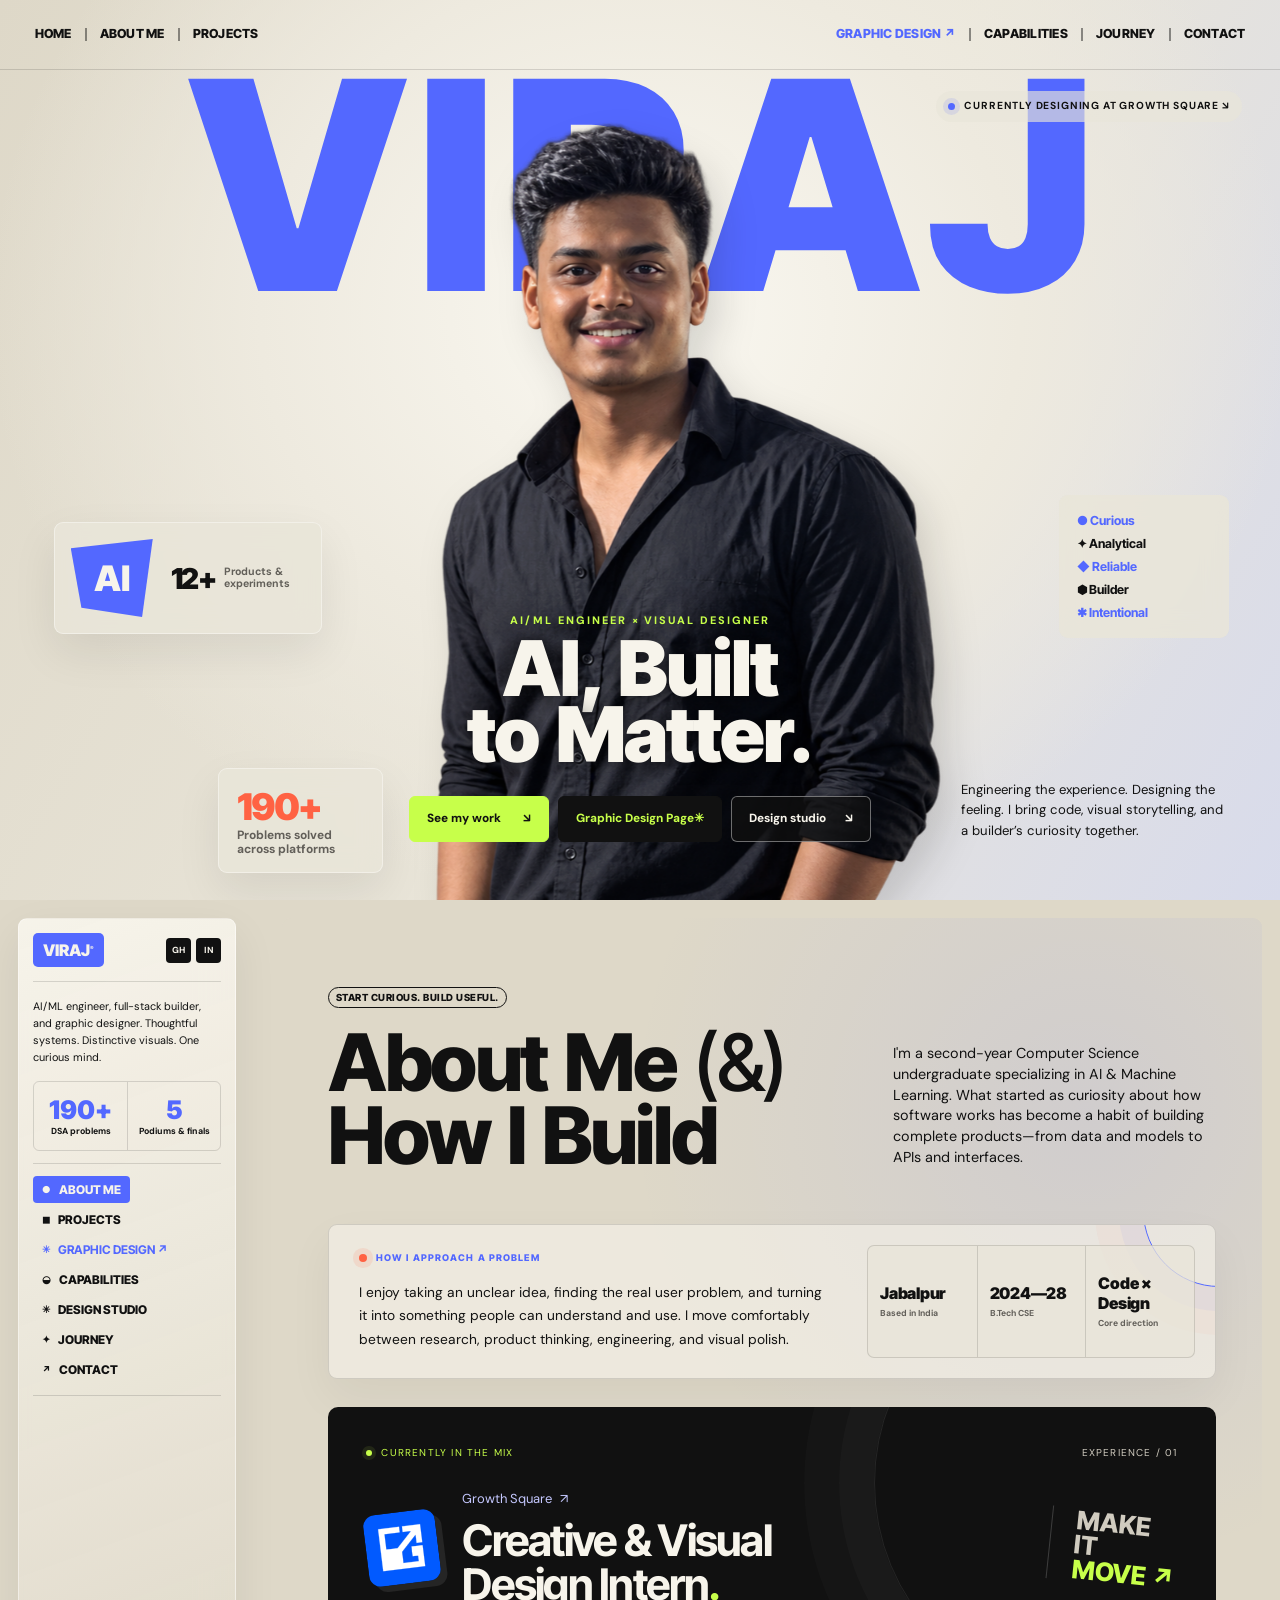
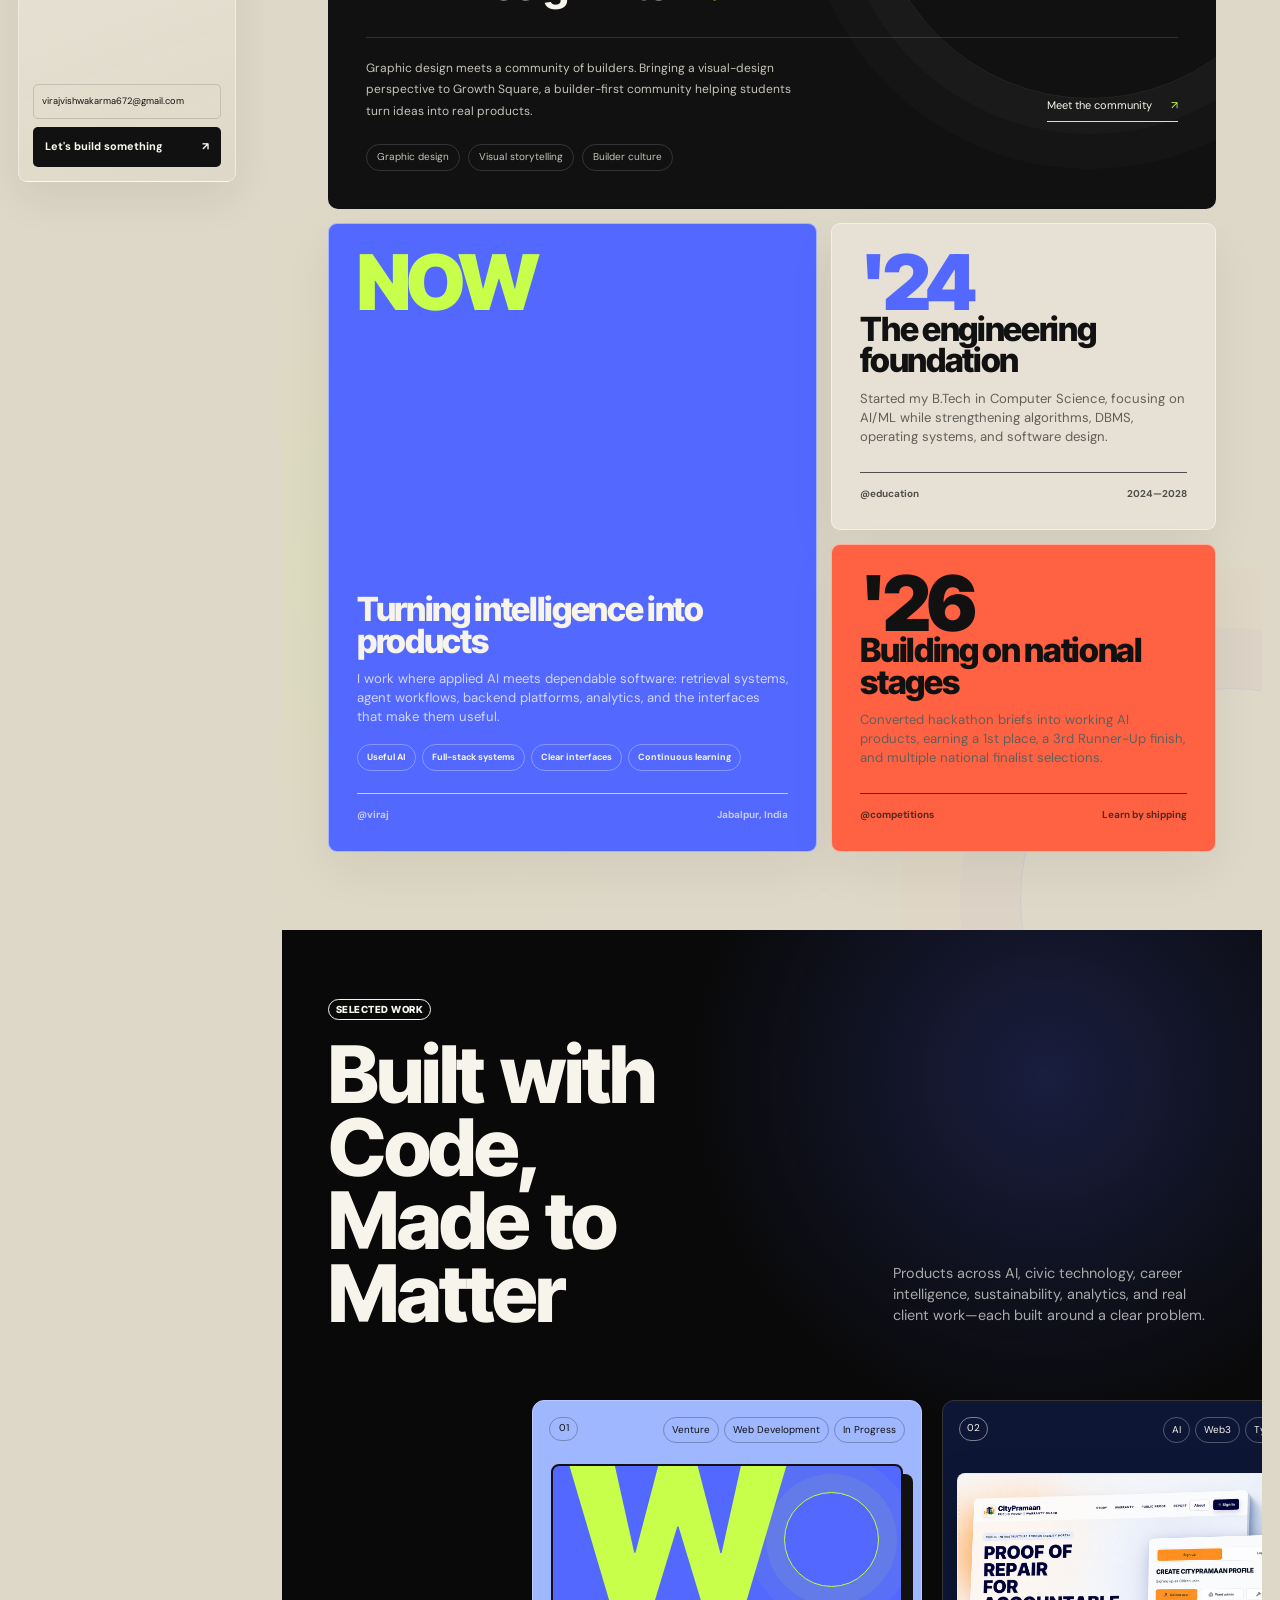
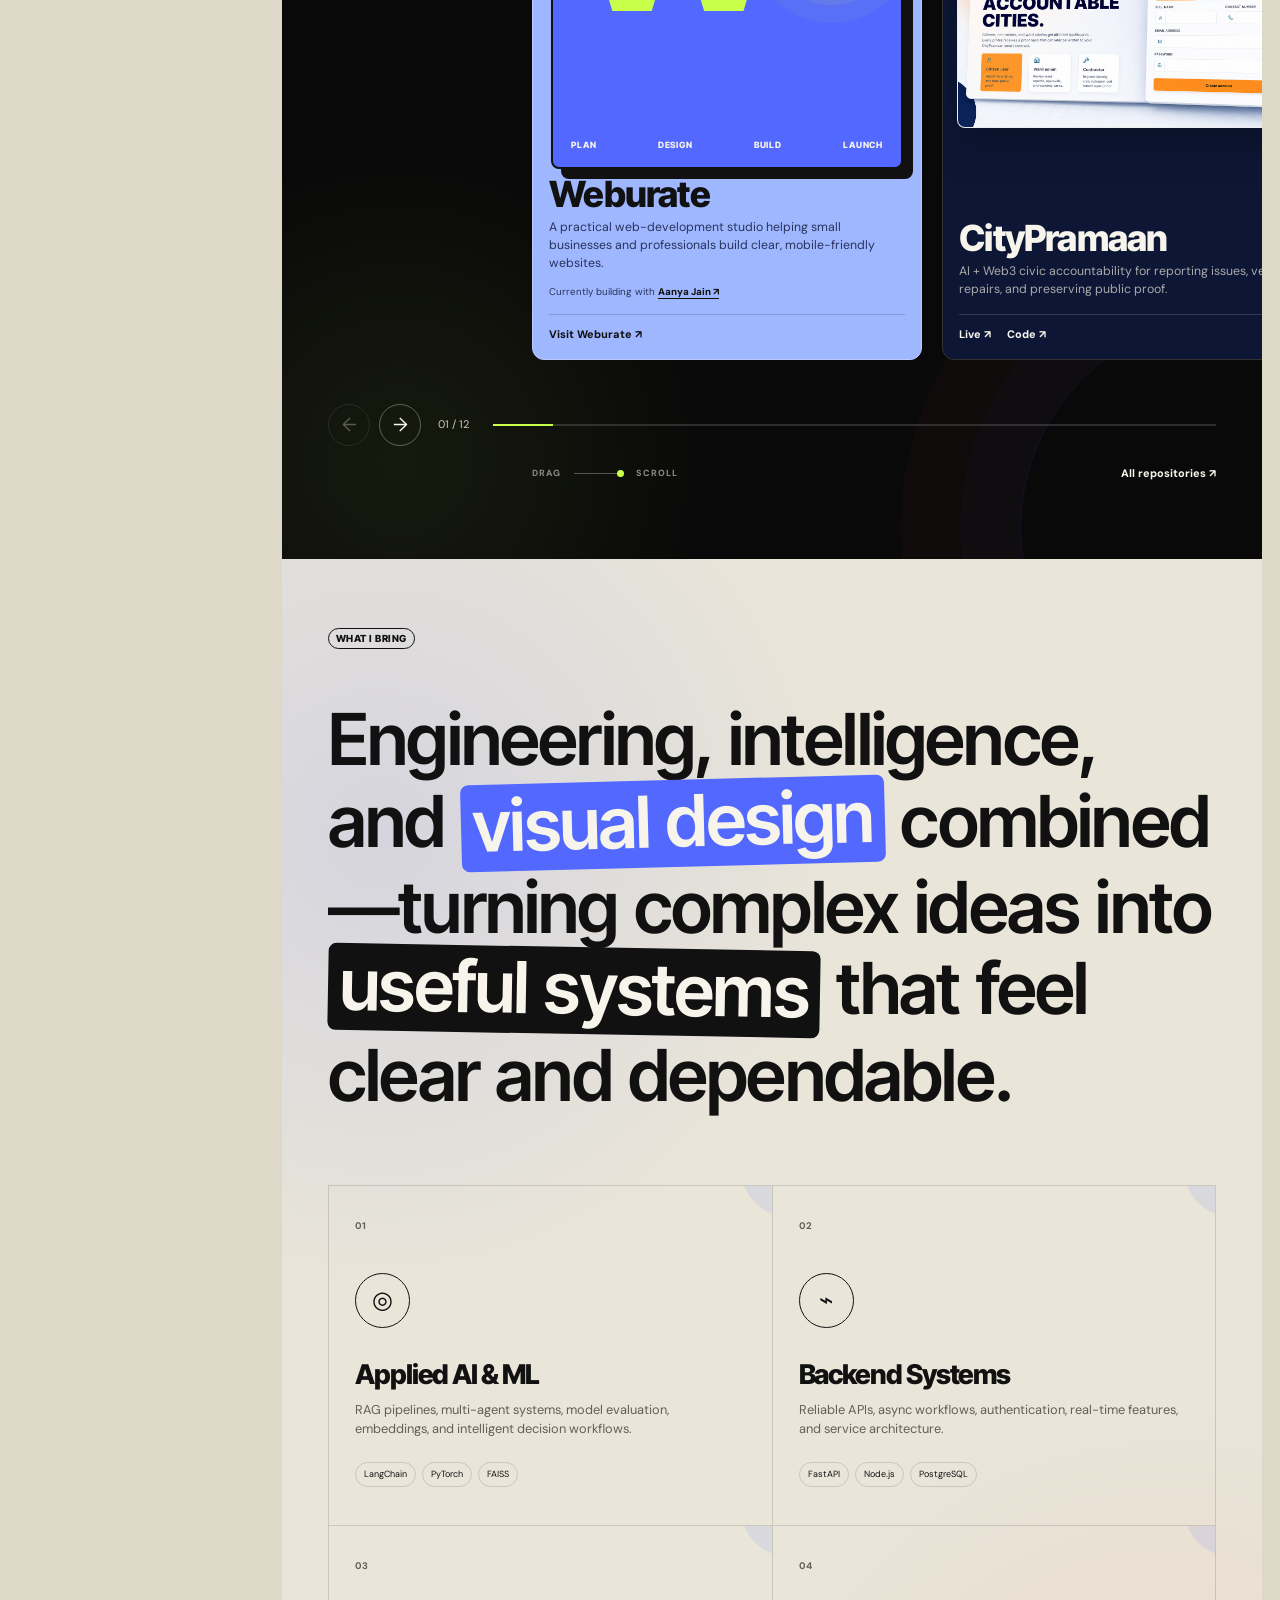
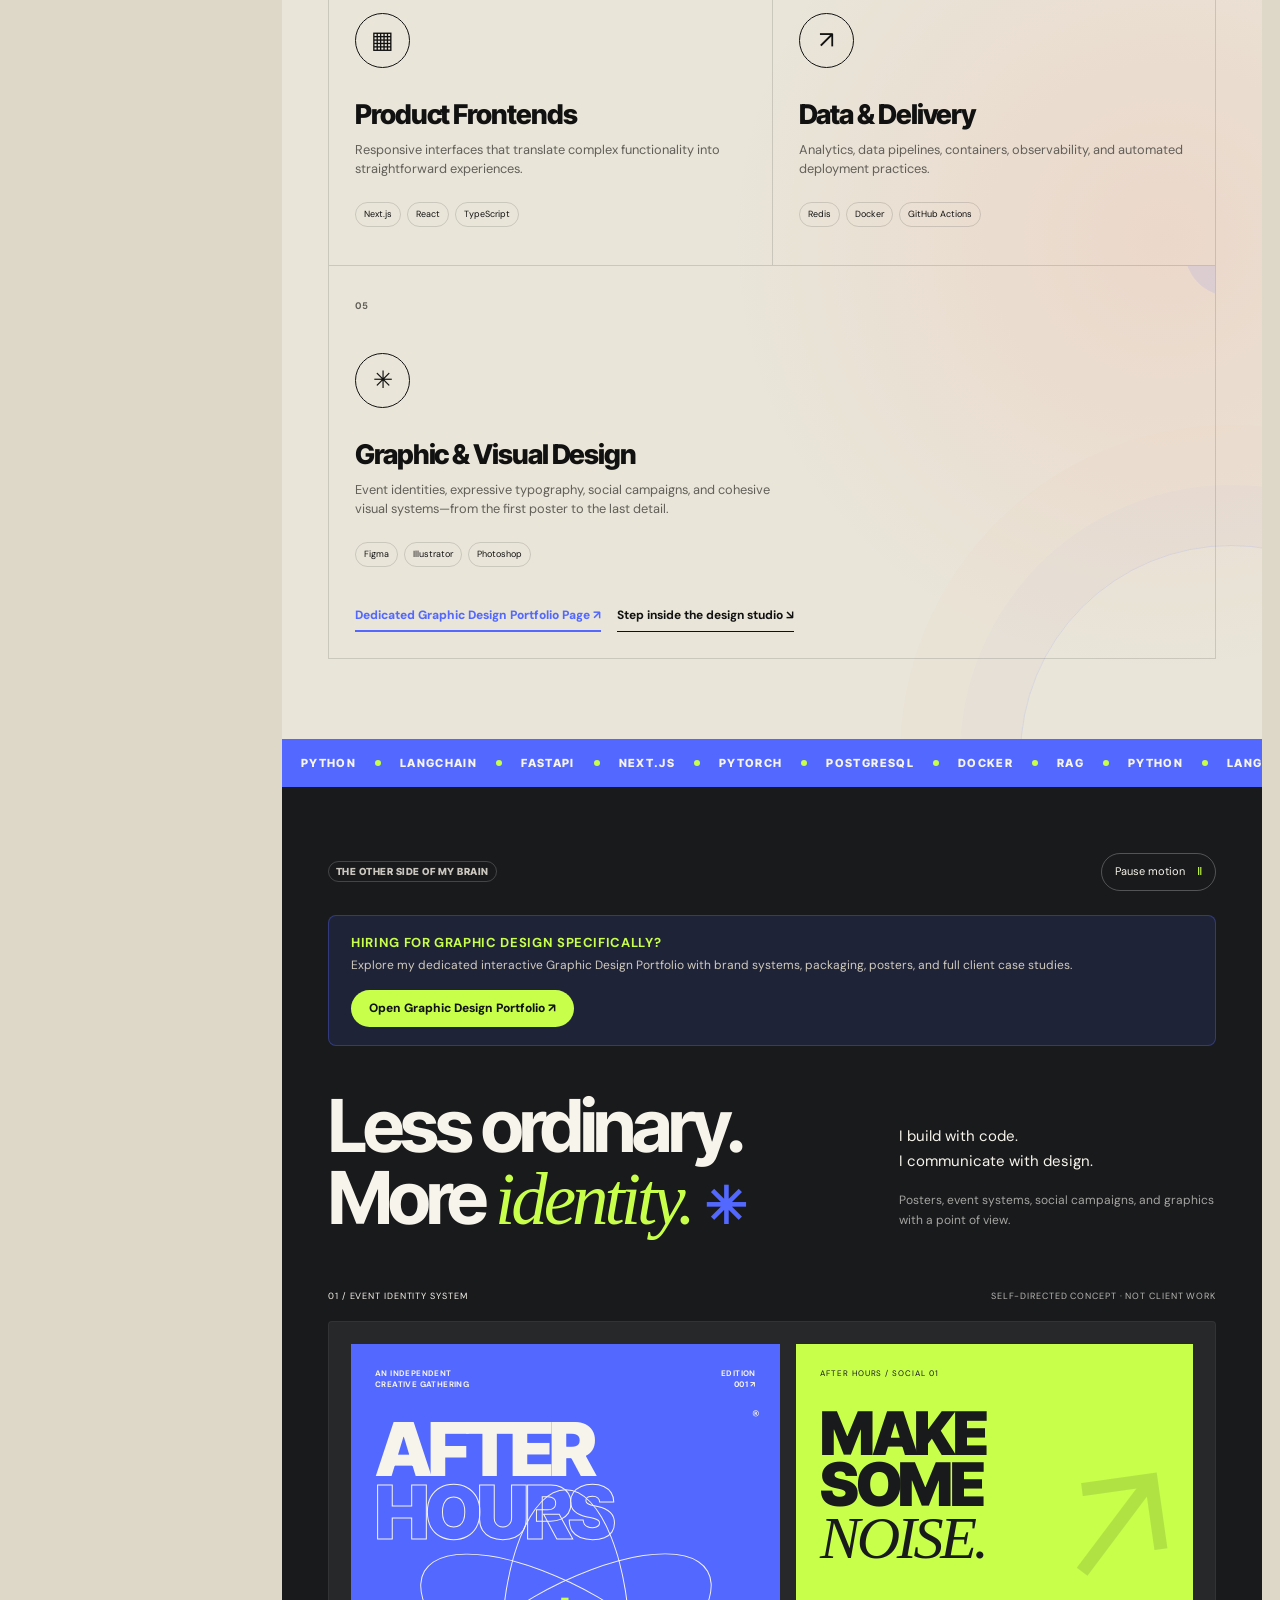
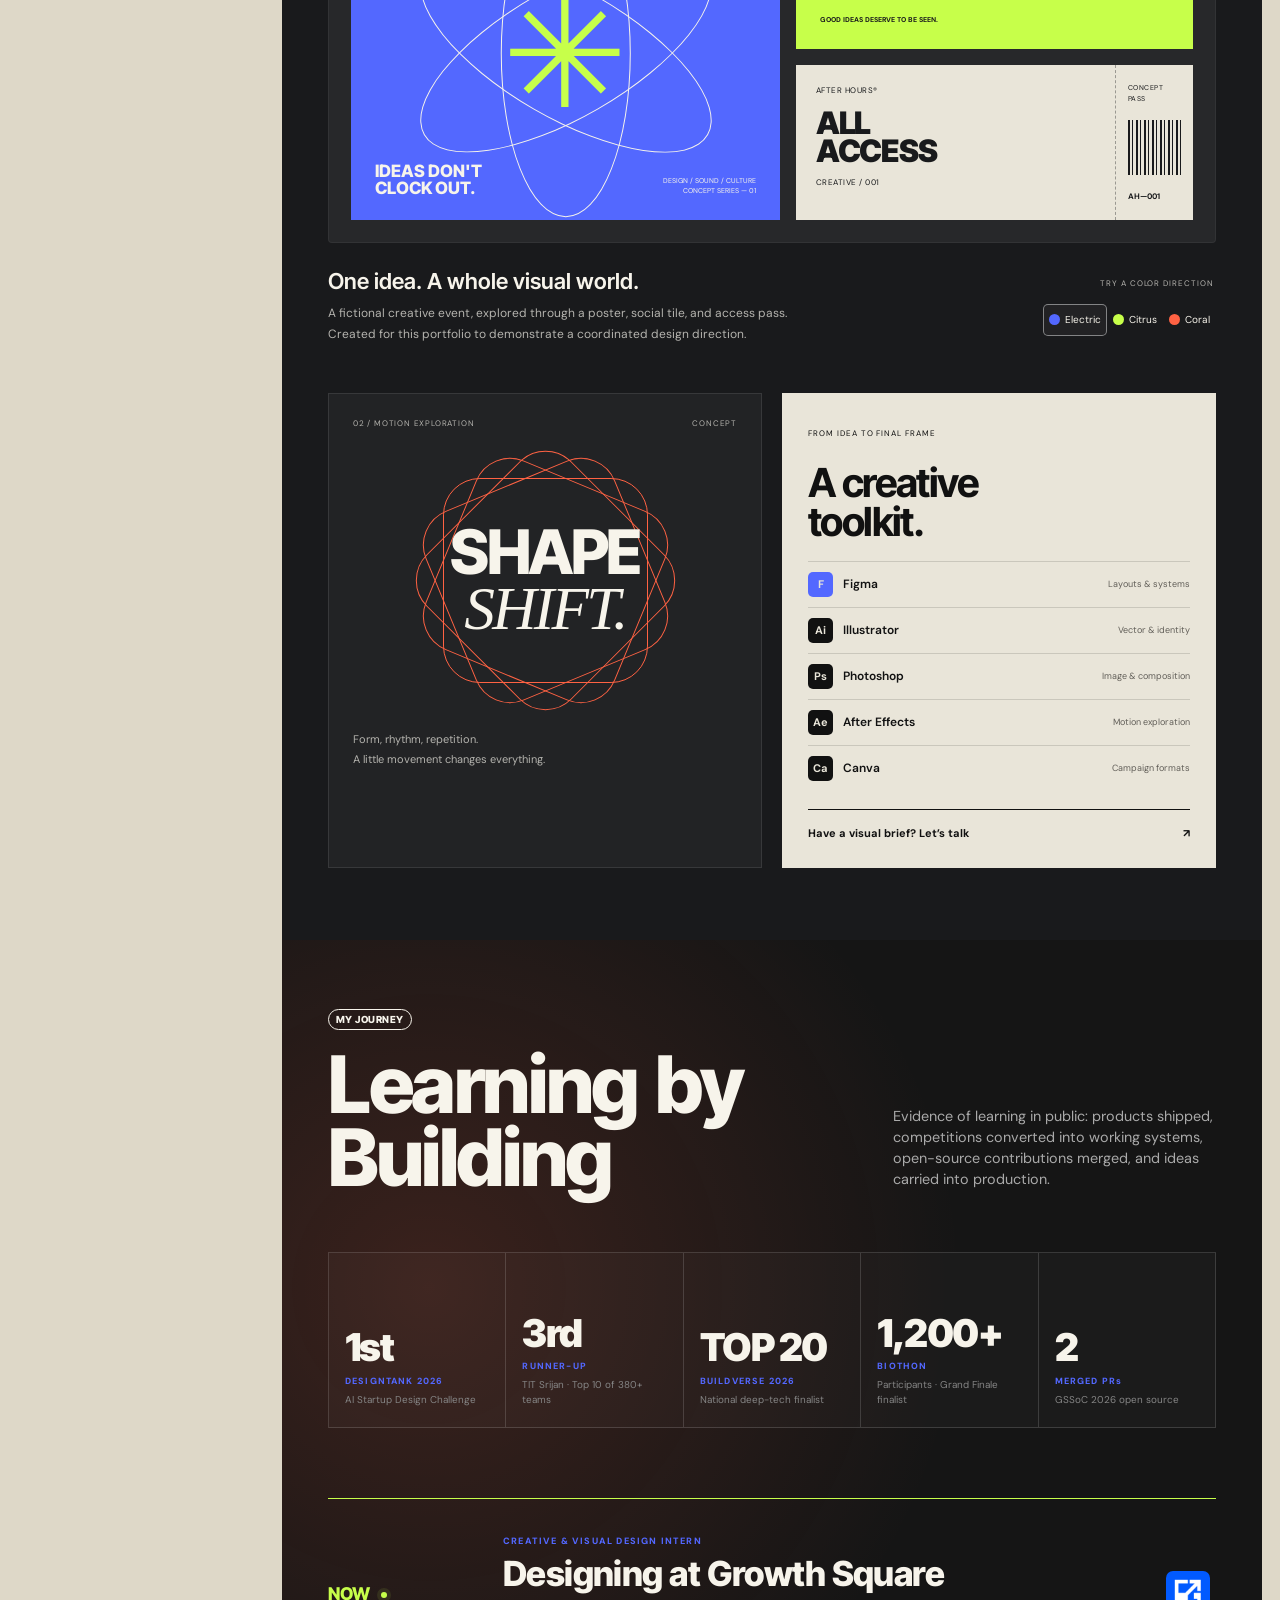
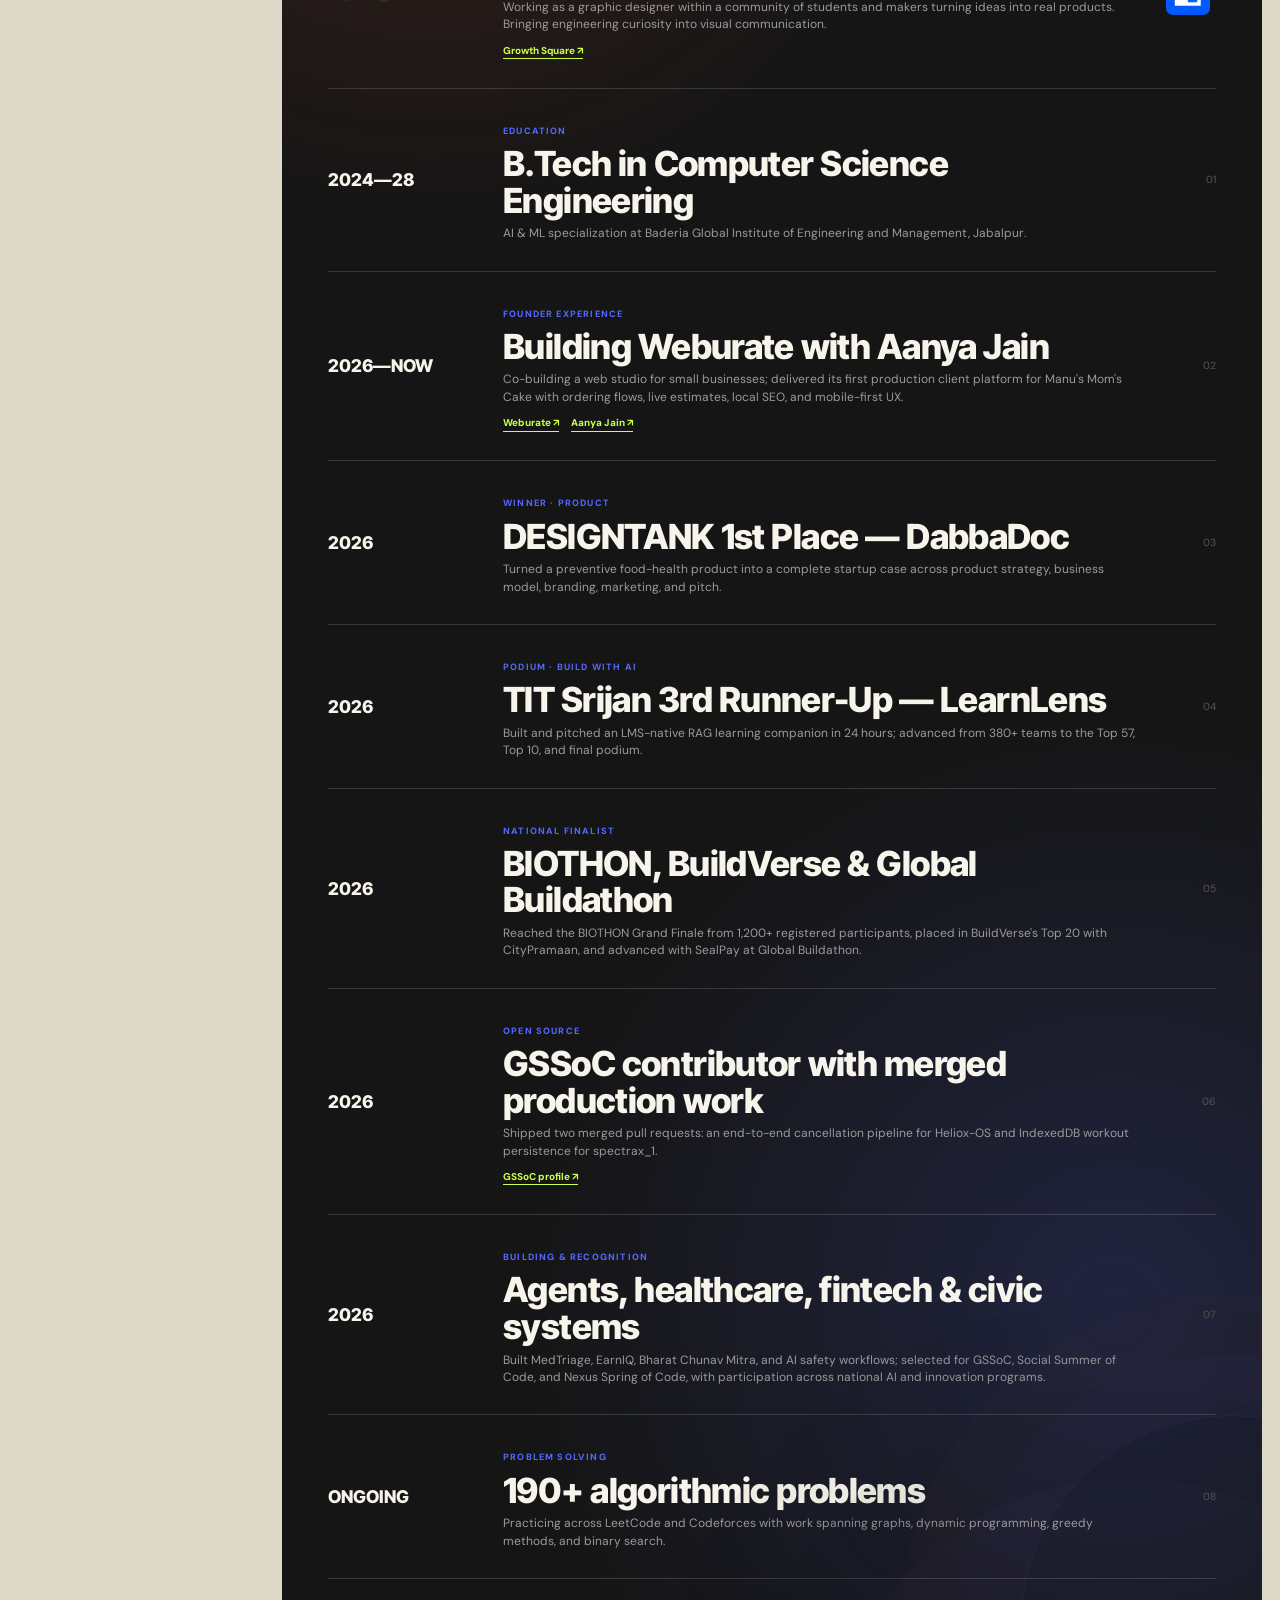
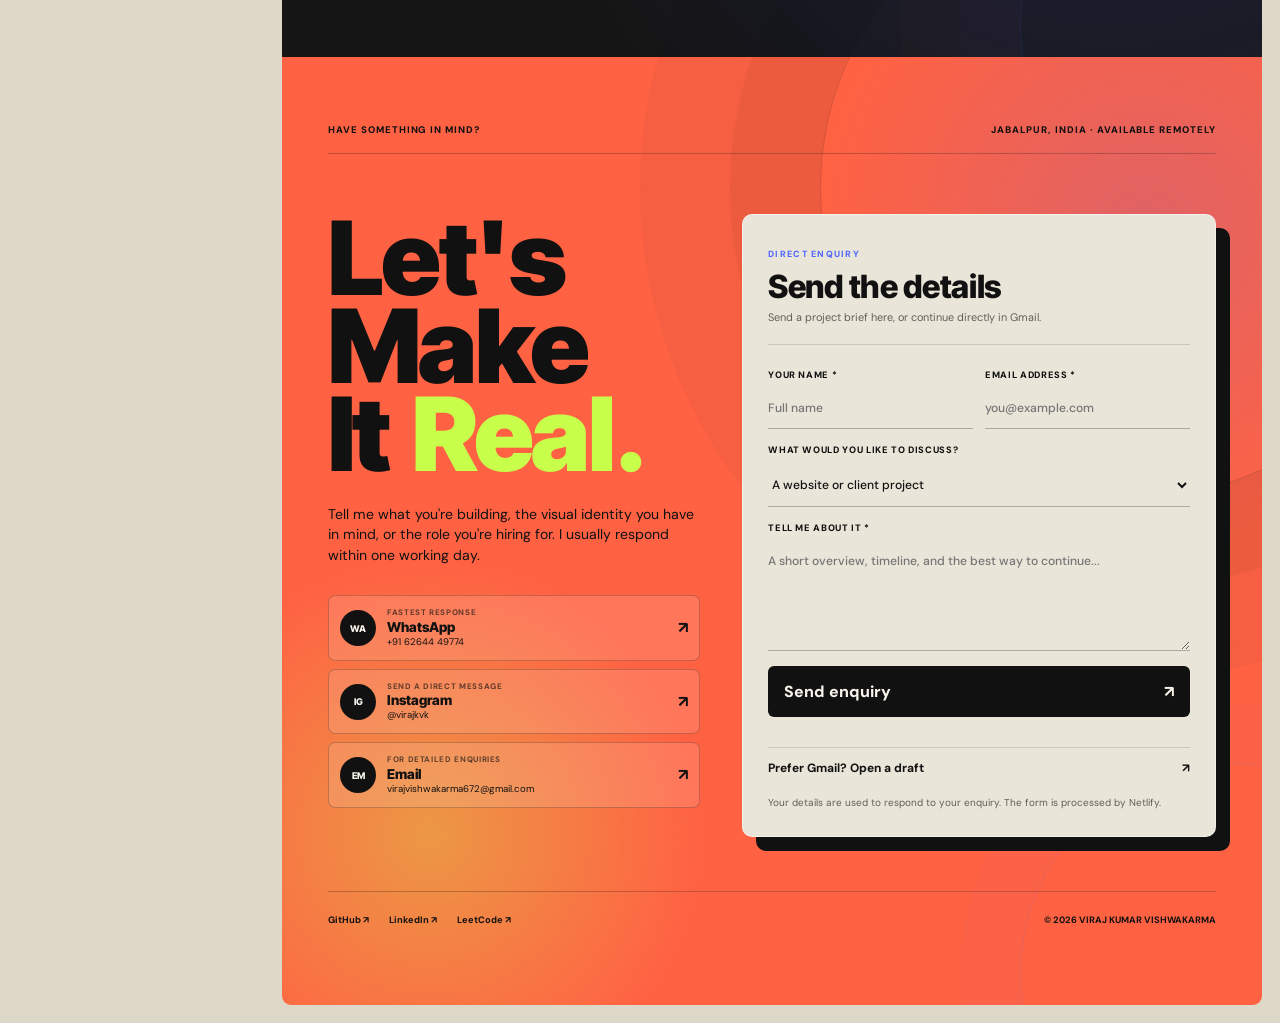
==== commit 07847674: "Add dedicated interactive graphic design portfolio page at /virajgraphicdesigner" ====
--- a/index.html
+++ b/index.html
@@ -38,6 +38,7 @@
         <a href="#projects">Projects</a>
       </div>
       <div class="nav-group nav-group-right">
+        <a href="virajgraphicdesigner/" style="color:var(--blue); font-weight:800;">Graphic Design ↗</a><i></i>
         <a href="#capabilities">Capabilities</a><i></i>
         <a href="#journey">Journey</a><i></i>
         <a href="#contact">Contact</a>
@@ -48,6 +49,7 @@
     <nav class="mobile-menu" id="mobile-menu" aria-label="Mobile navigation" hidden>
       <a href="#about">About me <span>01</span></a>
       <a href="#projects">Projects <span>02</span></a>
+      <a href="virajgraphicdesigner/" style="color:var(--acid);">Graphic Design Portfolio <span>✳ NEW</span></a>
       <a href="#capabilities">Capabilities <span>03</span></a>
       <a href="#design">Design studio <span>04</span></a>
       <a href="#journey">Journey <span>05</span></a>
@@ -82,6 +84,7 @@
       <h1>AI, Built<br>to Matter.</h1>
       <div class="hero-actions">
         <a href="#projects">See my work <span>↘</span></a>
+        <a href="virajgraphicdesigner/" style="background:var(--ink); color:var(--acid); border-color:var(--ink);">Graphic Design Page <span>✳</span></a>
         <a href="#design">Design studio <span>↘</span></a>
       </div>
     </div>
@@ -100,6 +103,7 @@
       <nav class="rail-nav" aria-label="Section navigation">
         <a class="active" href="#about"><span>●</span>About me</a>
         <a href="#projects"><span>◼</span>Projects</a>
+        <a href="virajgraphicdesigner/" style="color:var(--blue); font-weight:700;"><span>✳</span>Graphic Design ↗</a>
         <a href="#capabilities"><span>◒</span>Capabilities</a>
         <a href="#design"><span>✳</span>Design studio</a>
         <a href="#journey"><span>✦</span>Journey</a>
@@ -273,7 +277,7 @@
           <article><span>02</span><div class="cap-icon">⌁</div><h3>Backend Systems</h3><p>Reliable APIs, async workflows, authentication, real-time features, and service architecture.</p><div class="mini-tags"><span>FastAPI</span><span>Node.js</span><span>PostgreSQL</span></div></article>
           <article><span>03</span><div class="cap-icon">▦</div><h3>Product Frontends</h3><p>Responsive interfaces that translate complex functionality into straightforward experiences.</p><div class="mini-tags"><span>Next.js</span><span>React</span><span>TypeScript</span></div></article>
           <article><span>04</span><div class="cap-icon">↗</div><h3>Data & Delivery</h3><p>Analytics, data pipelines, containers, observability, and automated deployment practices.</p><div class="mini-tags"><span>Redis</span><span>Docker</span><span>GitHub Actions</span></div></article>
-          <article class="design-capability"><span>05</span><div class="cap-icon">✳</div><h3>Graphic &amp; Visual Design</h3><p>Event identities, expressive typography, social campaigns, and cohesive visual systems—from the first poster to the last detail.</p><div class="mini-tags"><span>Figma</span><span>Illustrator</span><span>Photoshop</span></div><a class="capability-link" href="#design">Step inside the design studio ↗</a></article>
+          <article class="design-capability"><span>05</span><div class="cap-icon">✳</div><h3>Graphic &amp; Visual Design</h3><p>Event identities, expressive typography, social campaigns, and cohesive visual systems—from the first poster to the last detail.</p><div class="mini-tags"><span>Figma</span><span>Illustrator</span><span>Photoshop</span></div><div style="display:flex; gap:16px; flex-wrap:wrap; margin-top:20px;"><a class="capability-link" href="virajgraphicdesigner/" style="font-weight:800; color:var(--blue); border-bottom:2px solid;">Dedicated Graphic Design Portfolio Page ↗</a><a class="capability-link" href="#design">Step inside the design studio ↘</a></div></article>
         </div>
 
         <div class="stack-ticker" aria-label="Technology stack"><div><span>PYTHON</span><i></i><span>LANGCHAIN</span><i></i><span>FASTAPI</span><i></i><span>NEXT.JS</span><i></i><span>PYTORCH</span><i></i><span>POSTGRESQL</span><i></i><span>DOCKER</span><i></i><span>RAG</span><i></i><span aria-hidden="true">PYTHON</span><i></i><span aria-hidden="true">LANGCHAIN</span><i></i><span aria-hidden="true">FASTAPI</span><i></i><span aria-hidden="true">NEXT.JS</span><i></i><span aria-hidden="true">PYTORCH</span><i></i><span aria-hidden="true">POSTGRESQL</span><i></i><span aria-hidden="true">DOCKER</span><i></i><span aria-hidden="true">RAG</span><i></i></div></div>
@@ -282,6 +286,17 @@
 
       <section class="design-studio section" id="design" aria-labelledby="design-title">
         <div class="studio-eyebrow"><span class="section-kicker">THE OTHER SIDE OF MY BRAIN</span><button class="motion-toggle" type="button" aria-pressed="false">Pause motion <span>Ⅱ</span></button></div>
+
+        <div class="studio-graphic-banner" style="margin: 24px 0 10px; padding: 18px 22px; background: rgba(83, 104, 255, 0.12); border: 1px solid rgba(83, 104, 255, 0.35); border-radius: 8px; display: flex; justify-content: space-between; align-items: center; flex-wrap: wrap; gap: 14px;">
+          <div>
+            <strong style="color: var(--acid); font-size: 13px; display: block; letter-spacing: 0.05em;">HIRING FOR GRAPHIC DESIGN SPECIFICALLY?</strong>
+            <span style="font-size: 12px; color: #d0cbbf;">Explore my dedicated interactive Graphic Design Portfolio with brand systems, packaging, posters, and full client case studies.</span>
+          </div>
+          <a href="virajgraphicdesigner/" style="display: inline-flex; align-items: center; gap: 6px; background: var(--acid); color: var(--ink); font-weight: 800; font-size: 12px; padding: 10px 18px; border-radius: 30px; text-decoration: none;">
+            Open Graphic Design Portfolio ↗
+          </a>
+        </div>
+
         <div class="studio-heading"><h2 id="design-title">Less ordinary.<br>More <em>identity.</em><span class="studio-asterisk" aria-hidden="true">✳</span></h2><p>I build with code.<br>I communicate with design.<br><span>Posters, event systems, social campaigns, and graphics with a point of view.</span></p></div>
         <div class="concept-topline"><span>01 / EVENT IDENTITY SYSTEM</span><span class="concept-label">SELF-DIRECTED CONCEPT · NOT CLIENT WORK</span></div>
         <div class="concept-board" data-palette="electric">
